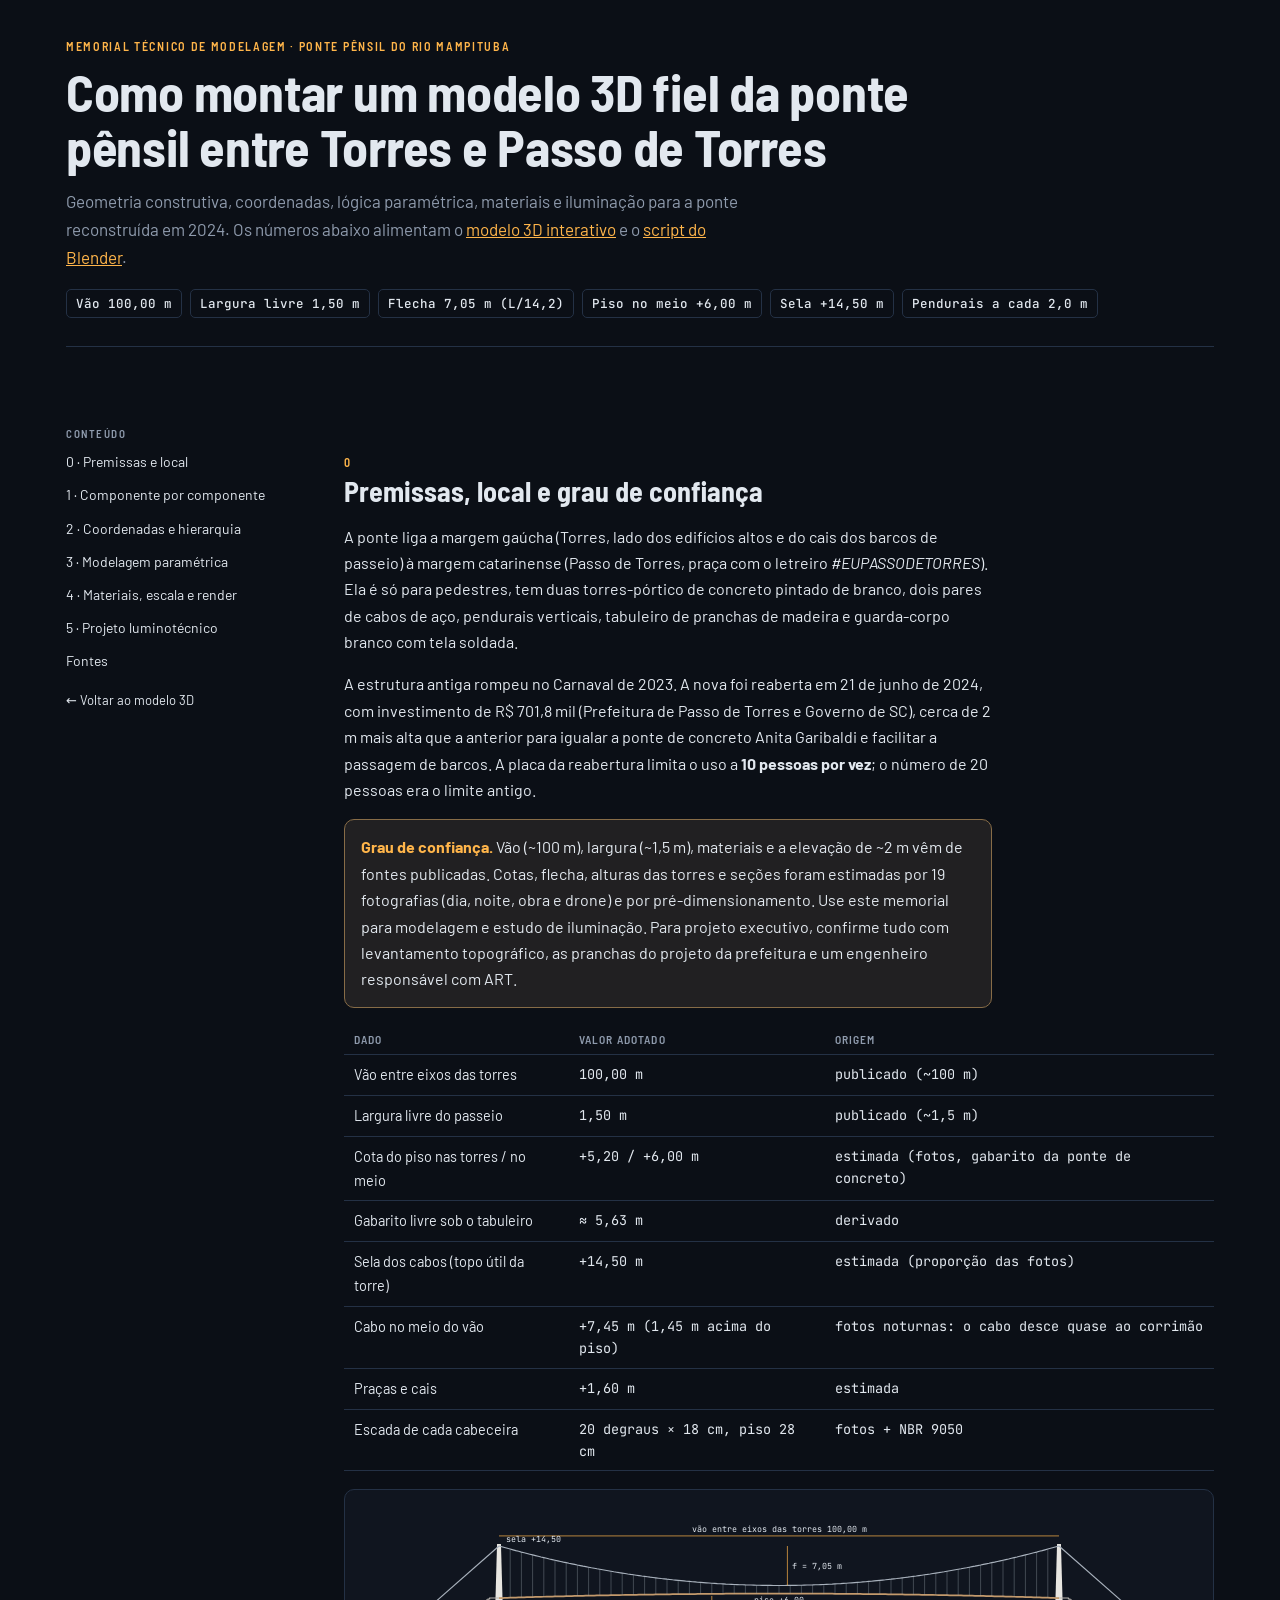
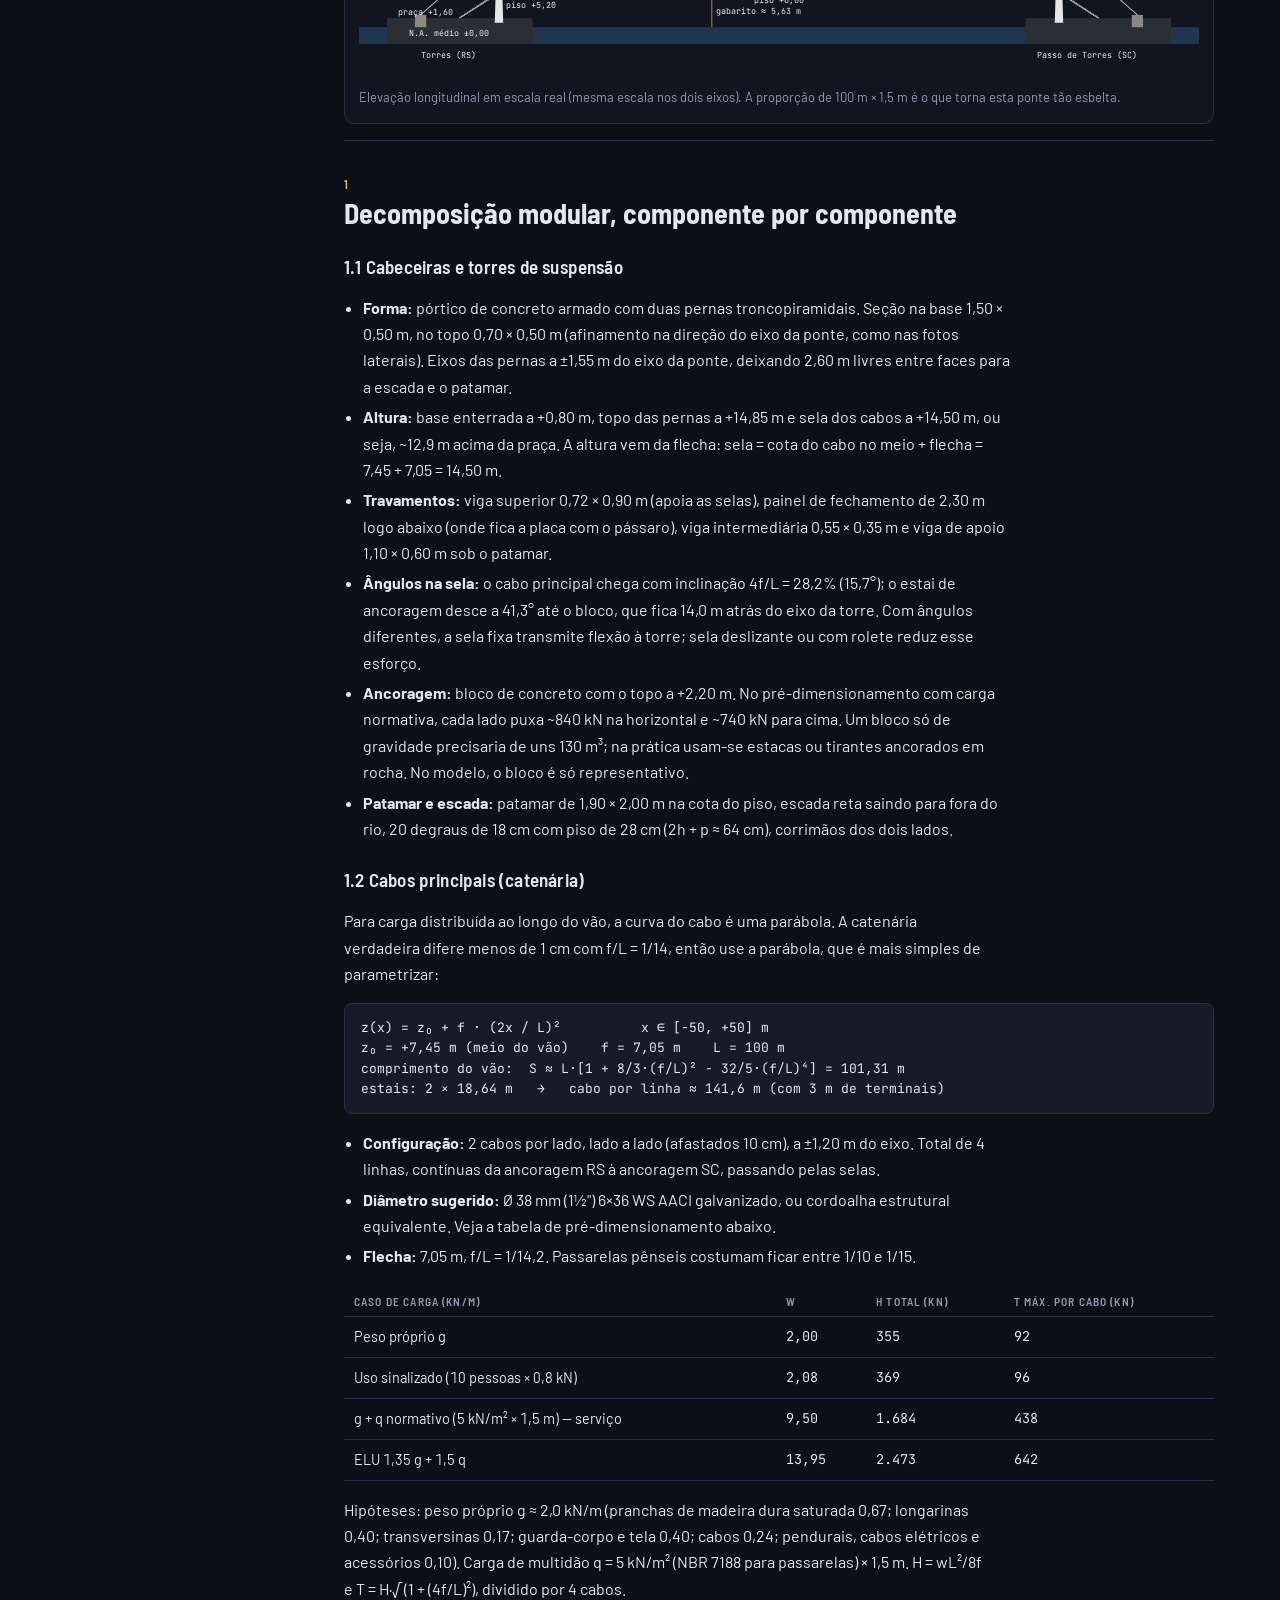
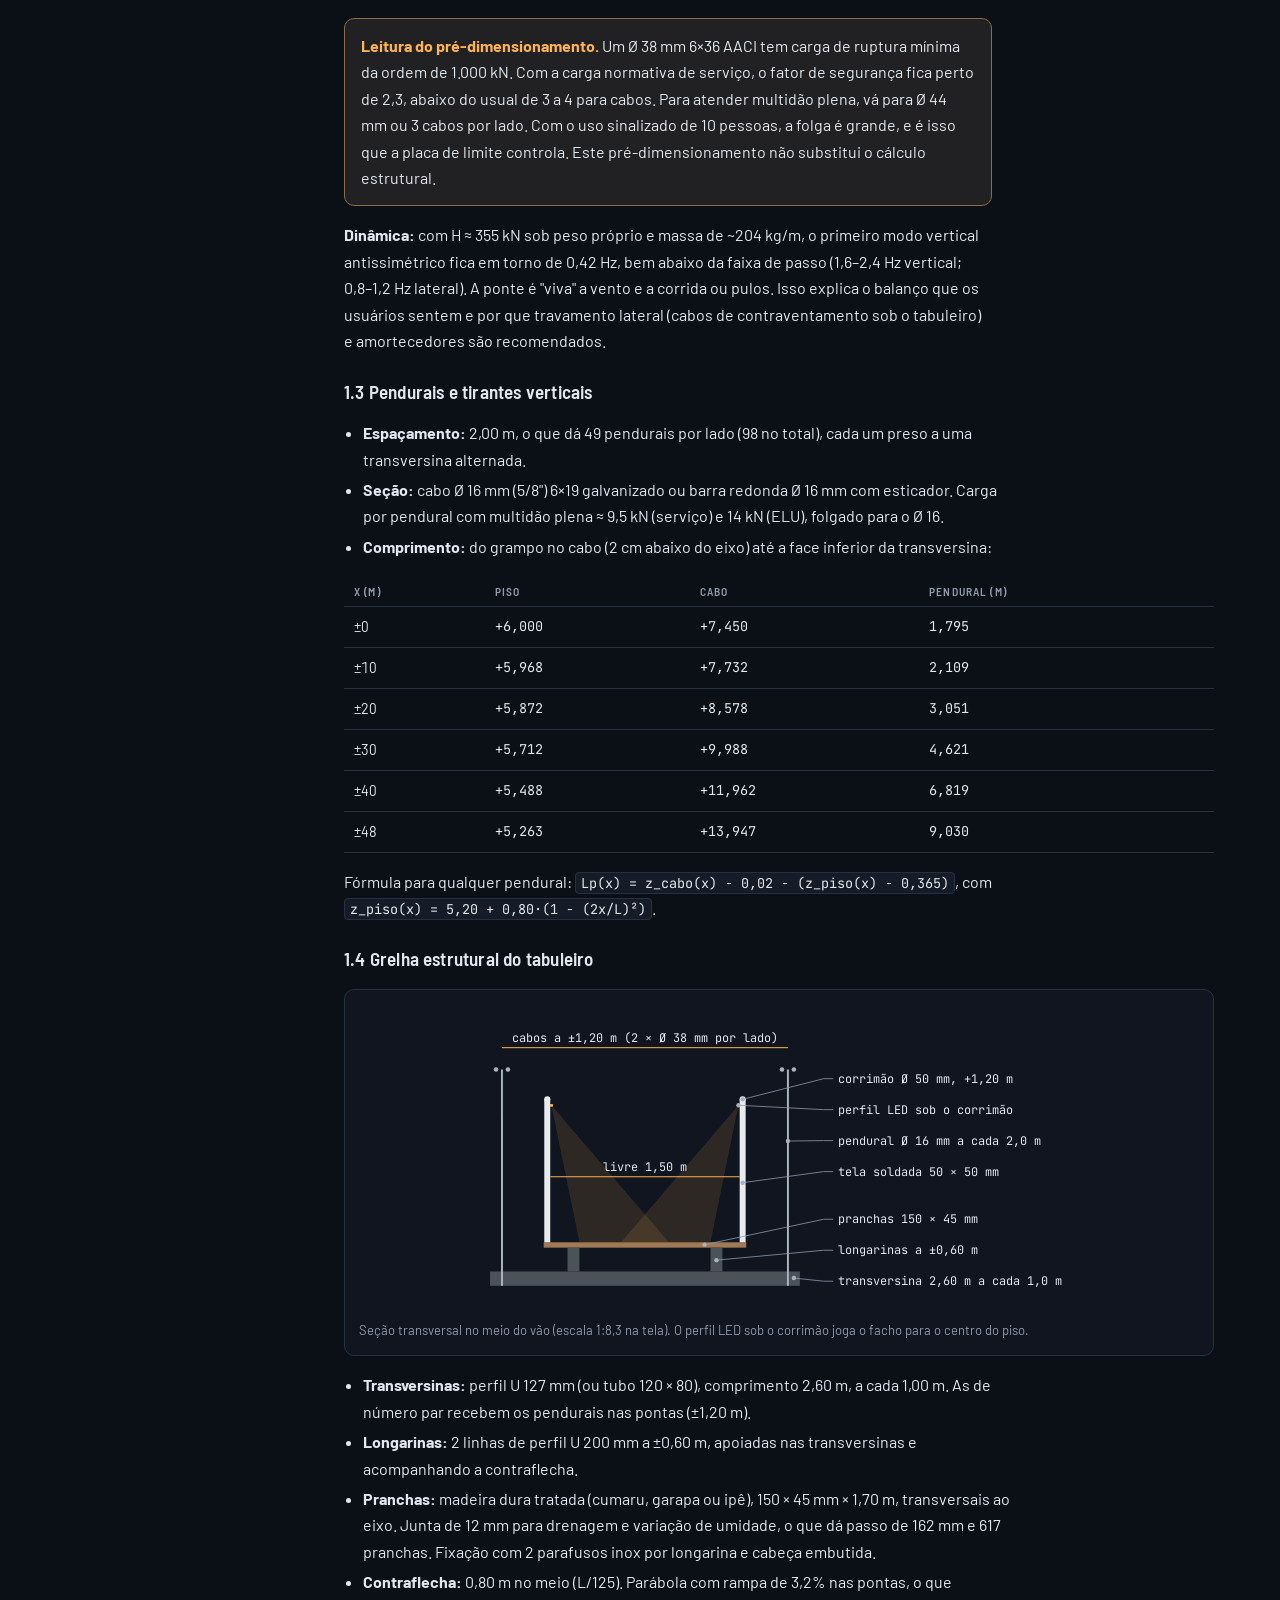
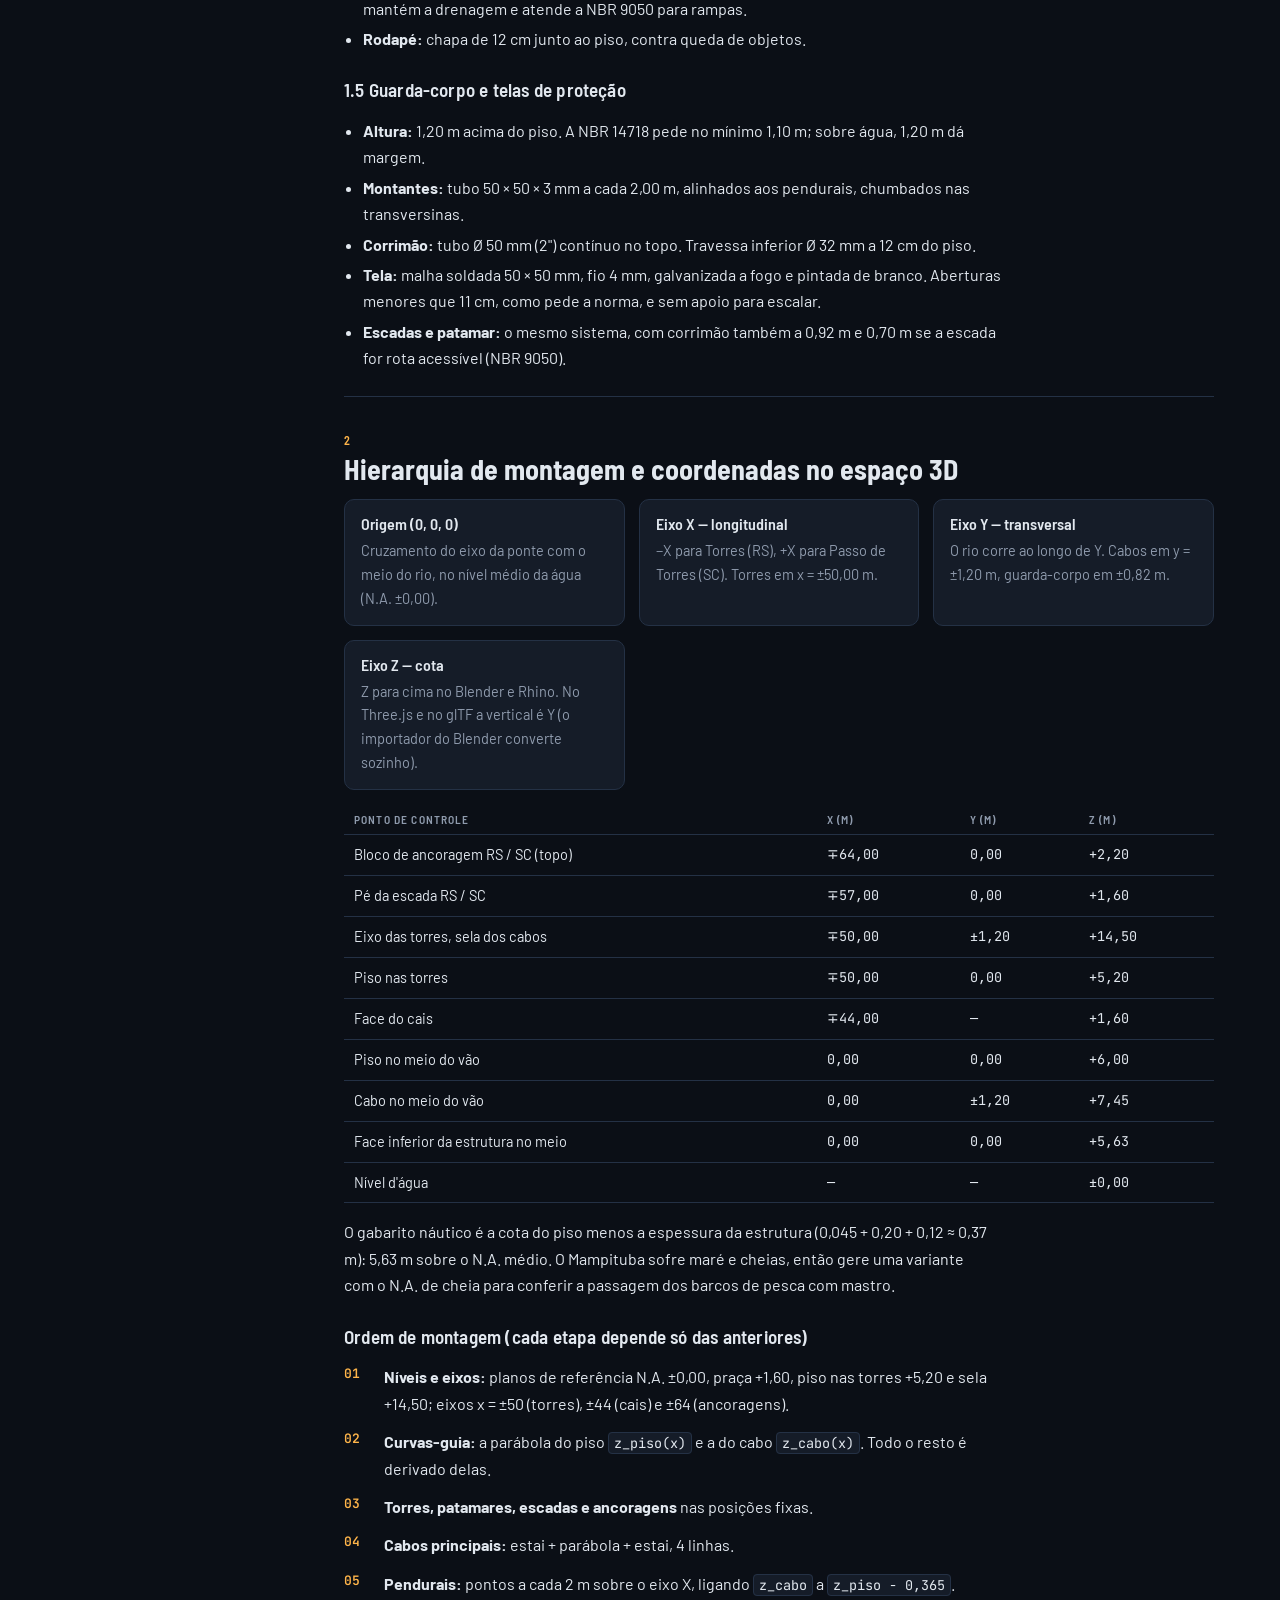
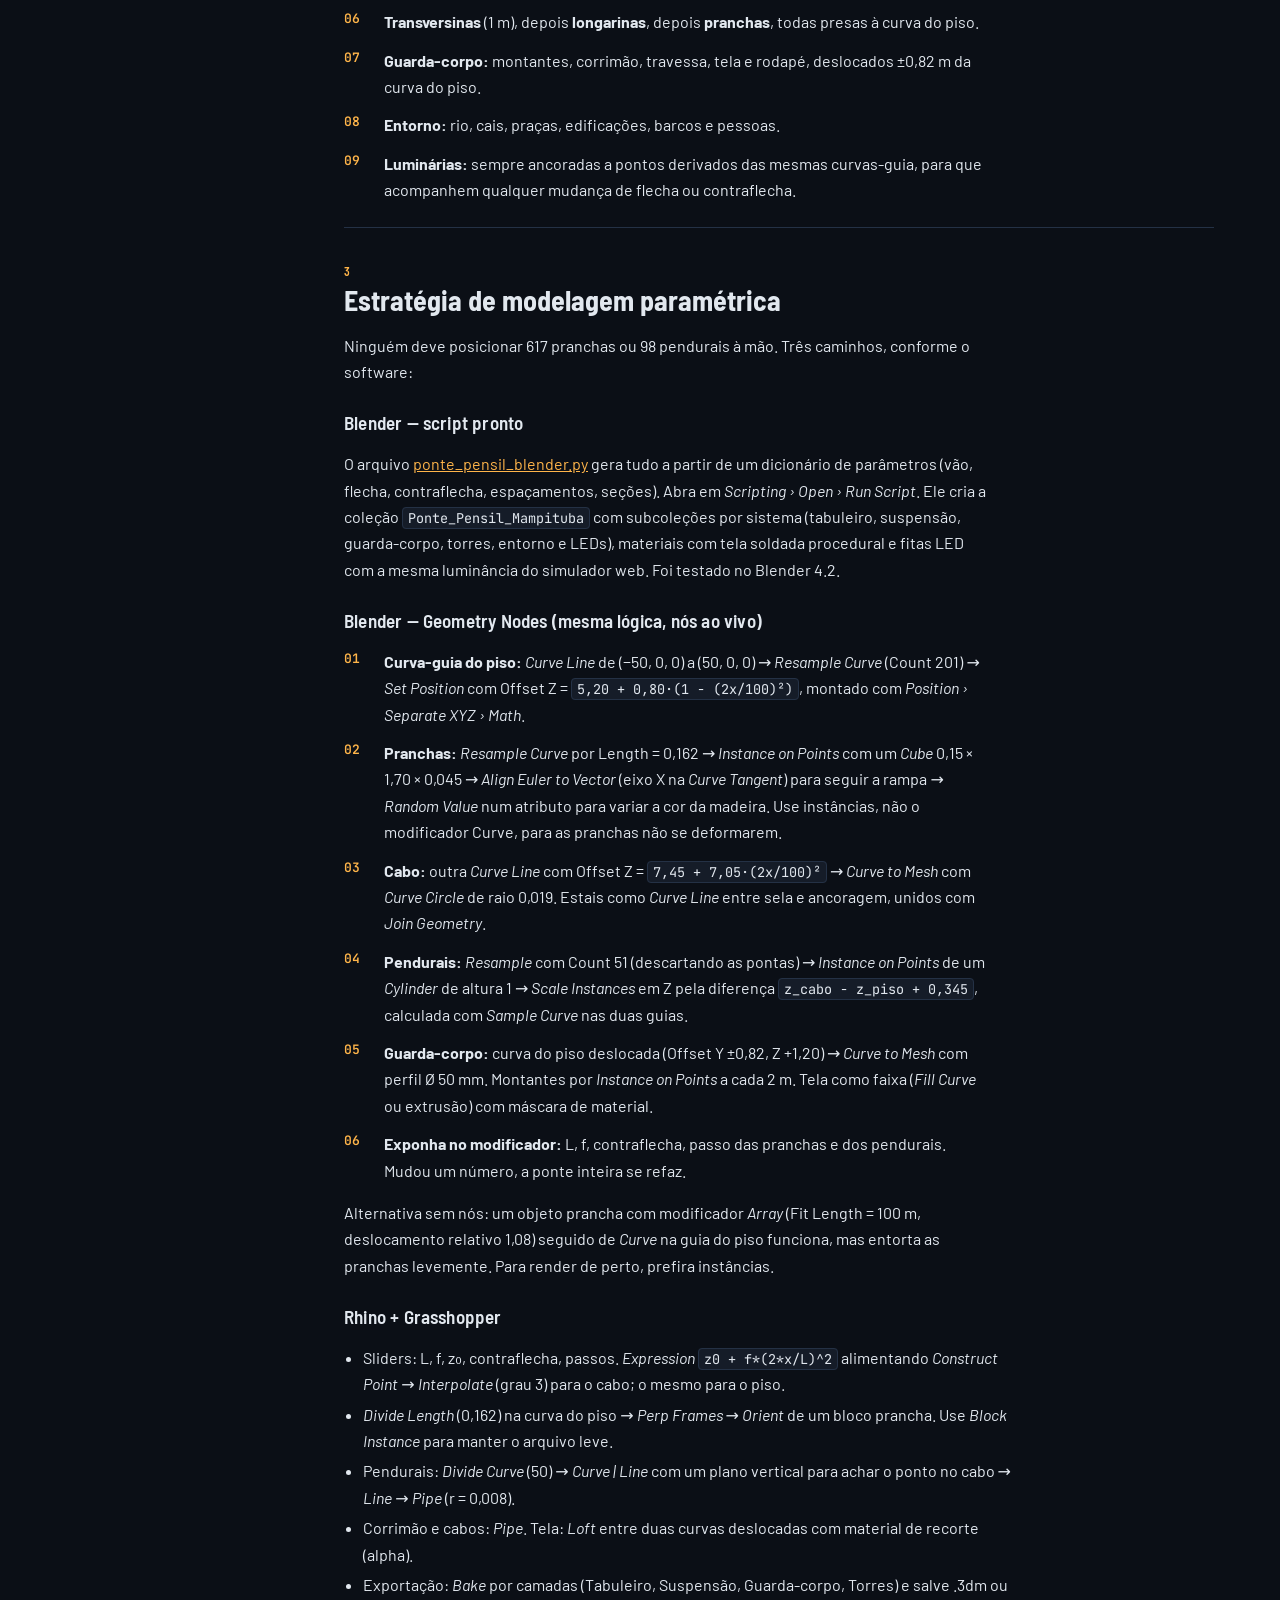
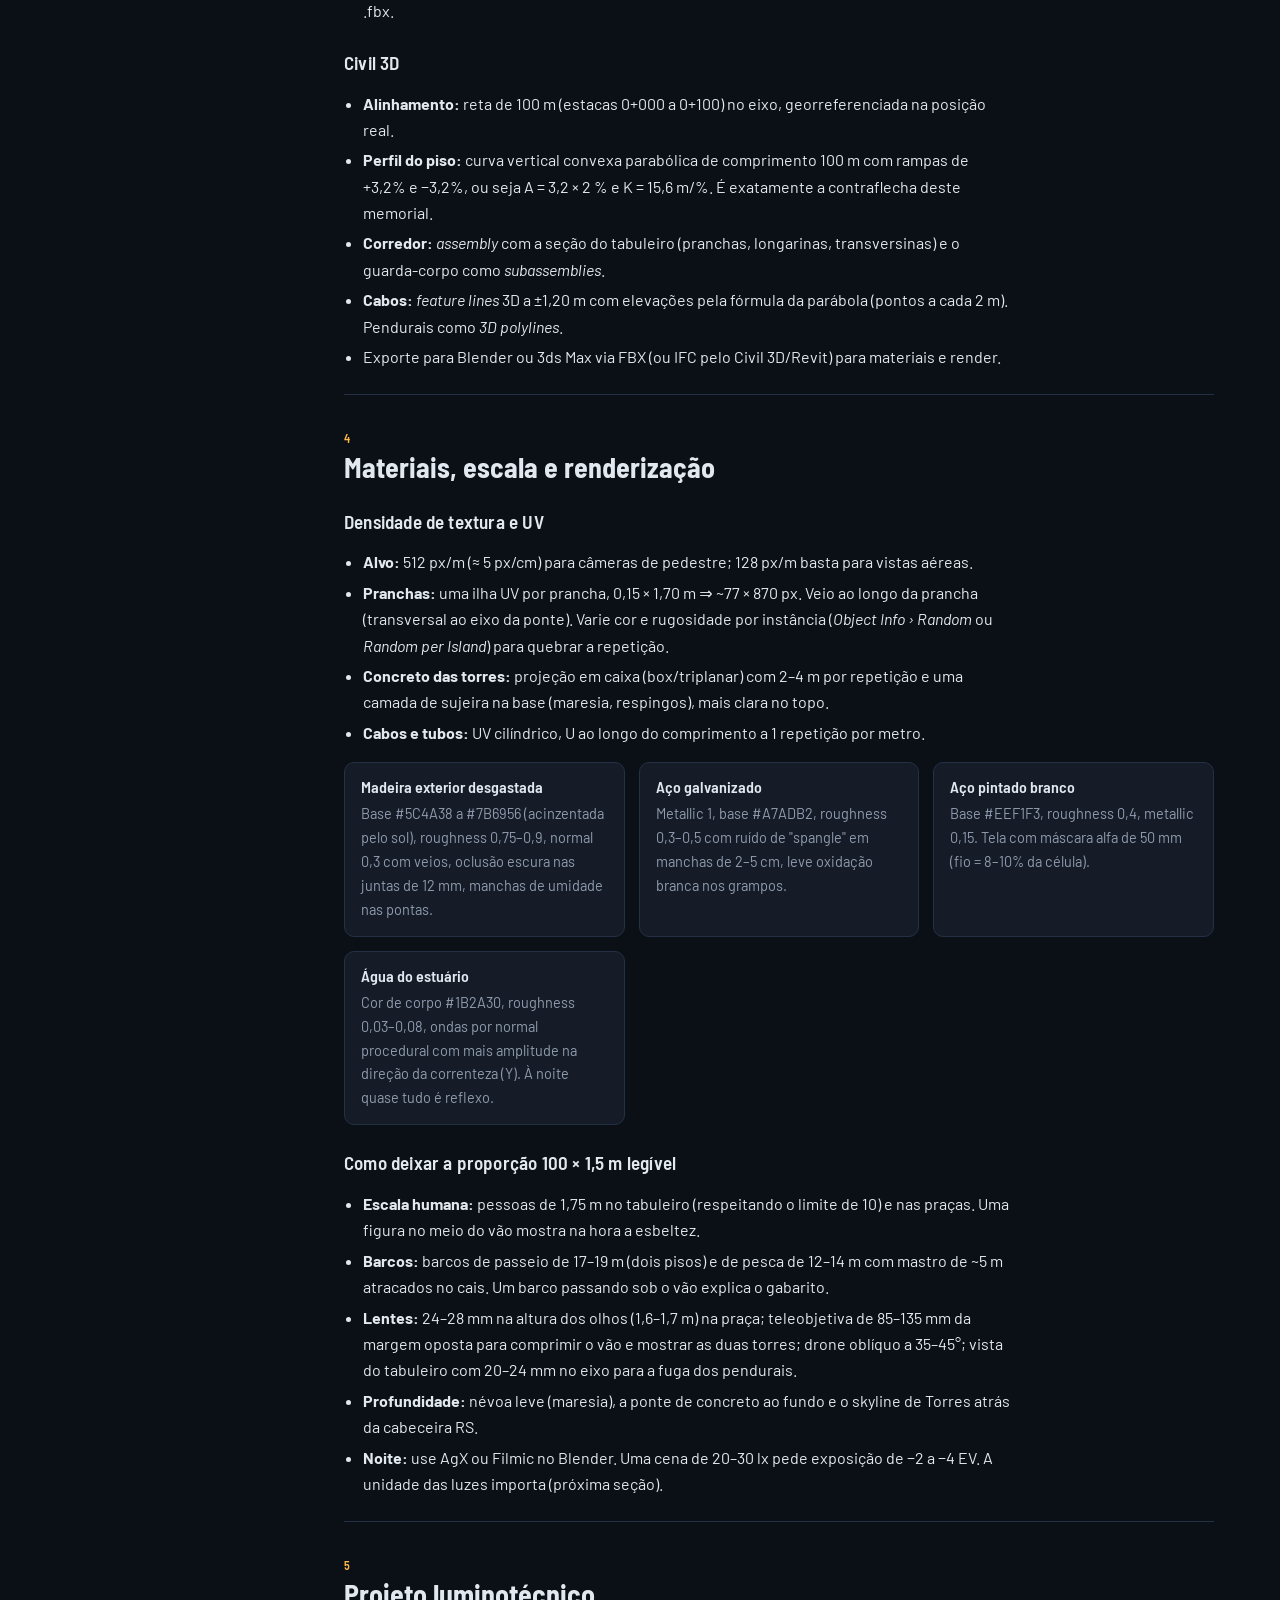
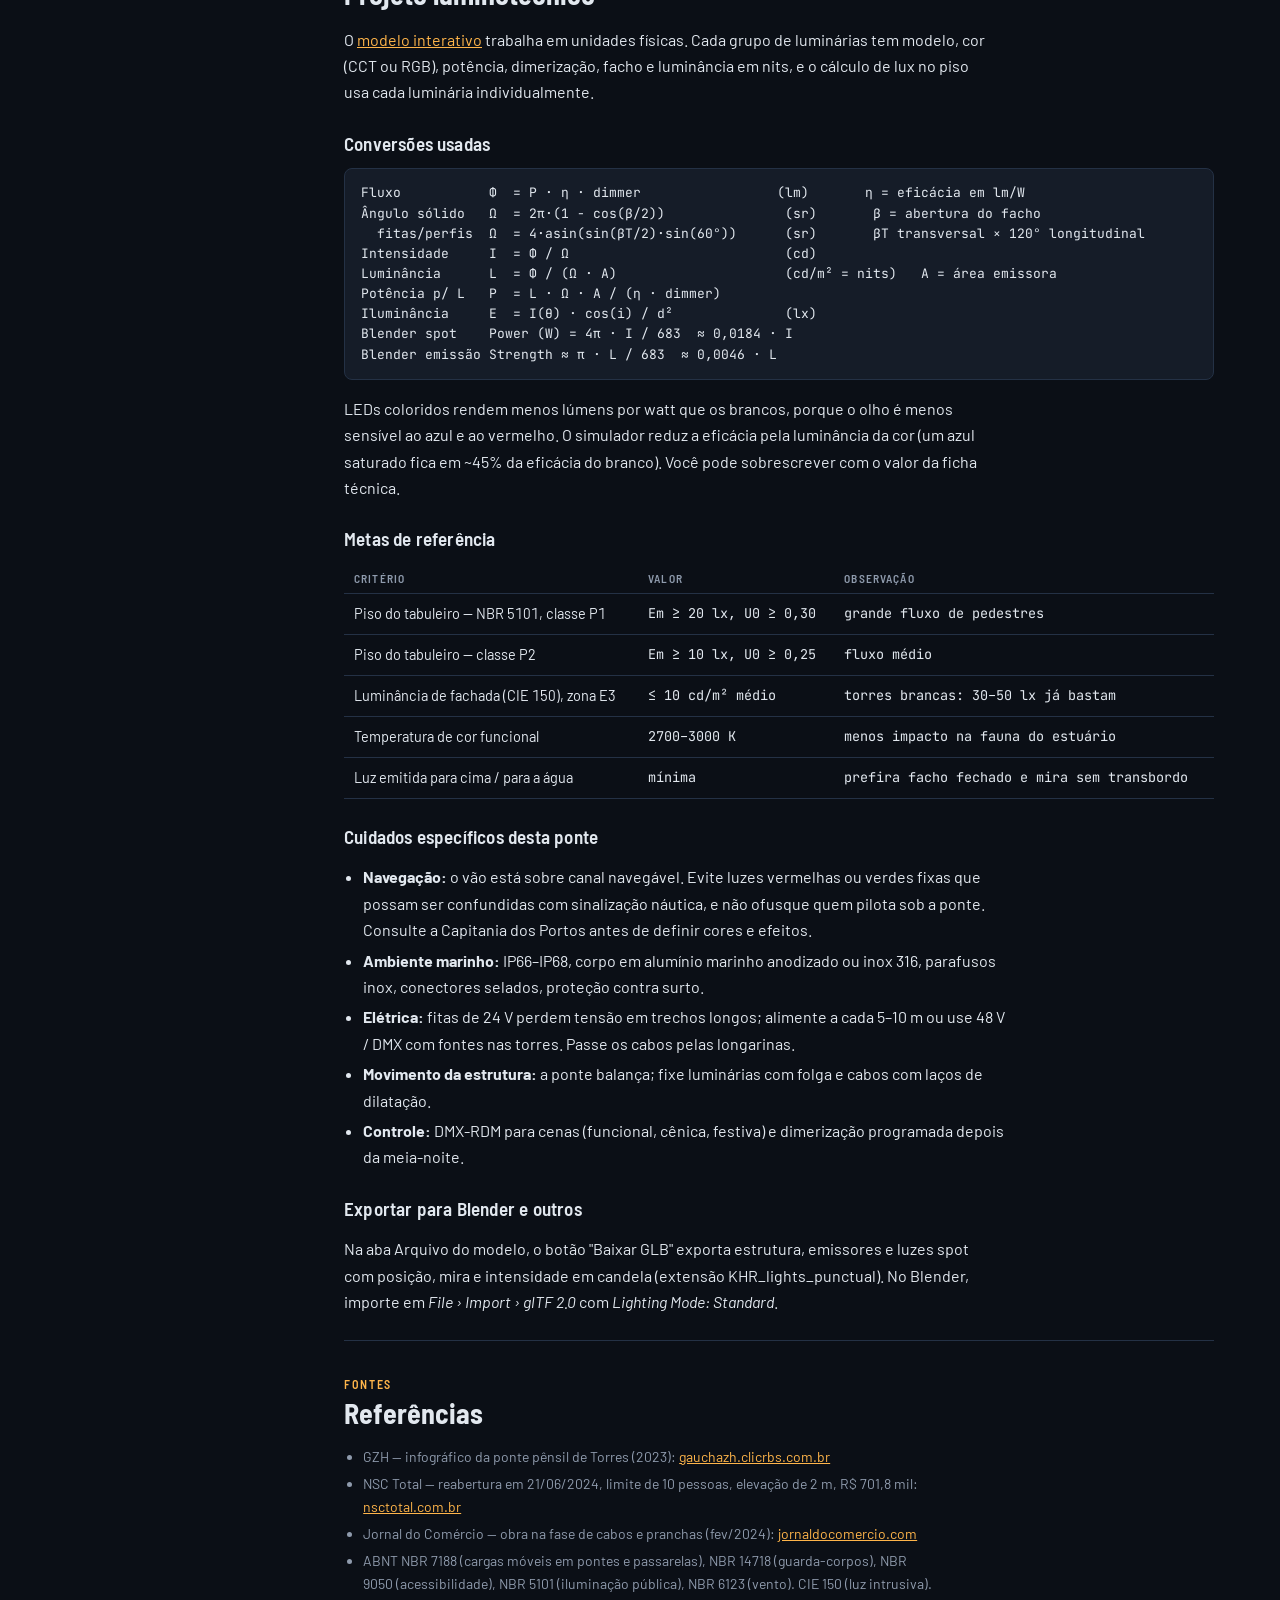
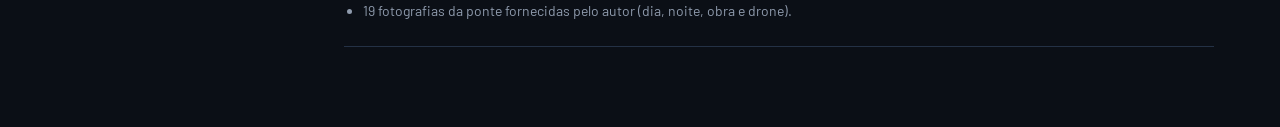
==== guia.html @ b382c637 "Ponte Pênsil Mampituba: modelo 3D paramétrico + simulador luminotécnico LED Substitui o visualizador" ====
<!doctype html>
<html lang="pt-BR">
<head>
<meta charset="utf-8">
<meta name="viewport" content="width=device-width, initial-scale=1, viewport-fit=cover">
<title>Memorial da Ponte Pênsil</title>
<meta name="claude:viewport-fit-sides" content="cover">
<link rel="preconnect" href="https://fonts.googleapis.com">
<link rel="preconnect" href="https://fonts.gstatic.com" crossorigin>
<link rel="stylesheet" href="https://fonts.googleapis.com/css2?family=Barlow+Semi+Condensed:wght@500;600;700&family=Barlow:ital,wght@0,400;0,500;0,600;1,400&family=JetBrains+Mono:wght@400;500&display=swap">
<style>
/* Layout: memorial em coluna de leitura com índice lateral fixo; desenhos técnicos em largura total */
:root {
  --ink: #0b0f16; --paper: #10151f; --card: #151c28; --line: #243145;
  --fg: #e2e8ef; --muted: #8f9bad; --led: #ffb54a; --river: #5aa9ff; --steel: #a9b2bd;
  --f-display: "Barlow Semi Condensed", "Arial Narrow", system-ui, sans-serif;
  --f-body: "Barlow", system-ui, -apple-system, "Segoe UI", sans-serif;
  --f-mono: "JetBrains Mono", ui-monospace, Consolas, monospace;
  color-scheme: dark;
}
* { box-sizing: border-box; }
html { scroll-behavior: smooth; }
body { margin: 0; background: var(--ink); color: var(--fg); font: 16px/1.65 var(--f-body); }
a { color: var(--led); }
.wrap { max-width: 1180px; margin: 0 auto; padding-left: max(16px, env(safe-area-inset-left, 0px)); padding-right: max(16px, env(safe-area-inset-right, 0px)); padding-block: 0 80px; display: grid; grid-template-columns: 230px minmax(0, 1fr); gap: 48px; }
header.hero { grid-column: 1 / -1; padding-block: 40px 28px; border-bottom: 1px solid var(--line); }
.eyebrow { font: 600 12px/1 var(--f-display); letter-spacing: 0.14em; text-transform: uppercase; color: var(--led); }
h1 { font: 700 clamp(30px, 5vw, 52px)/1.05 var(--f-display); margin: 12px 0 14px; text-wrap: balance; letter-spacing: -0.005em; }
.lede { color: var(--muted); max-width: 70ch; margin: 0; font-size: 17px; }
.meta { display: flex; flex-wrap: wrap; gap: 8px; margin-top: 18px; }
.meta span { font: 500 12.5px var(--f-mono); padding: 5px 9px; border: 1px solid var(--line); border-radius: 5px; color: var(--fg); }
nav.toc { position: sticky; top: 18px; align-self: start; padding-top: 32px; font-size: 14px; }
nav.toc b { display: block; font: 600 11px var(--f-display); letter-spacing: 0.14em; text-transform: uppercase; color: var(--muted); margin-bottom: 10px; }
nav.toc ol { list-style: none; padding: 0; margin: 0; display: grid; gap: 6px; counter-reset: t; }
nav.toc a { color: var(--fg); text-decoration: none; }
nav.toc a:hover { color: var(--led); }
nav.toc .back { display: inline-block; margin-top: 18px; font-size: 13px; }
main { min-width: 0; padding-top: 24px; }
section { padding-block: 18px 8px; border-bottom: 1px solid var(--line); }
h2 { font: 700 28px/1.15 var(--f-display); margin: 18px 0 8px; text-wrap: balance; }
h2 small { display: block; font: 600 12px var(--f-display); letter-spacing: 0.14em; text-transform: uppercase; color: var(--led); margin-bottom: 6px; }
h3 { font: 600 19px/1.25 var(--f-display); margin: 26px 0 6px; color: var(--fg); letter-spacing: 0.01em; }
p, li { max-width: 72ch; }
ul, ol { padding-left: 1.2em; }
li + li { margin-top: 4px; }
code, .mono { font: 13.5px var(--f-mono); background: var(--card); border: 1px solid var(--line); padding: 1px 5px; border-radius: 4px; }
pre { font: 13px/1.55 var(--f-mono); background: var(--card); border: 1px solid var(--line); border-radius: 8px; padding: 14px 16px; overflow-x: auto; }
.fig { margin: 18px 0 8px; background: var(--paper); border: 1px solid var(--line); border-radius: 10px; padding: 14px; overflow-x: auto; }
.fig svg { display: block; width: 100%; min-width: 760px; height: auto; }
.fig figcaption { color: var(--muted); font-size: 13px; margin-top: 8px; }
.fig .w { fill: color-mix(in srgb, var(--river) 22%, var(--paper)); }
.fig .gr { fill: #2a2f36; }
.fig .tw { fill: #e8e6e1; }
.fig .st { fill: none; stroke: #b9b6b0; stroke-width: 1.5; }
.fig .an { fill: #8d8a84; }
.fig .cb { fill: none; stroke: var(--steel); stroke-width: 1.6; }
.fig .dk { fill: none; stroke: #c49a6c; stroke-width: 2.5; }
.fig .hg { stroke: var(--steel); stroke-width: 0.6; opacity: 0.8; }
.fig .dm { stroke: var(--led); stroke-width: 1; }
.fig .tx { fill: var(--fg); font: 12px var(--f-mono); }
.fig .wd { fill: #a07a55; } .fig .sd { fill: #4b525a; } .fig .hg2 { stroke: var(--steel); stroke-width: 2; }
.fig .cc { fill: var(--steel); } .fig .ps { fill: #e9ecef; } .fig .hr { fill: #e9ecef; }
.fig .led { fill: var(--led); } .fig .ld { fill: none; stroke: var(--muted); stroke-width: 0.8; } .fig .beam { fill: var(--led); opacity: 0.12; }
.tbl { overflow-x: auto; margin: 12px 0; }
table { border-collapse: collapse; width: 100%; font-size: 14.5px; font-variant-numeric: tabular-nums; }
th, td { text-align: left; padding: 8px 10px; border-bottom: 1px solid var(--line); vertical-align: top; }
th { font: 600 11.5px var(--f-display); letter-spacing: 0.1em; text-transform: uppercase; color: var(--muted); }
td:not(:first-child) { font-family: var(--f-mono); font-size: 13.5px; }
.callout { border: 1px solid color-mix(in srgb, var(--led) 45%, var(--line)); background: color-mix(in srgb, var(--led) 7%, var(--paper)); border-radius: 10px; padding: 14px 16px; margin: 16px 0; max-width: 72ch; }
.callout b { color: var(--led); }
.steps { counter-reset: s; list-style: none; padding: 0; }
.steps > li { counter-increment: s; position: relative; padding-left: 40px; margin-top: 12px; }
.steps > li::before { content: counter(s, decimal-leading-zero); position: absolute; left: 0; top: 1px; font: 600 13px var(--f-mono); color: var(--led); }
.grid2 { display: grid; grid-template-columns: repeat(auto-fit, minmax(260px, 1fr)); gap: 14px; margin: 14px 0; }
.card { background: var(--card); border: 1px solid var(--line); border-radius: 10px; padding: 14px 16px; }
.card h4 { margin: 0 0 6px; font: 600 16px var(--f-display); }
.card p { margin: 0; font-size: 14.5px; color: var(--muted); }
.src li { font-size: 14px; color: var(--muted); }
@media (max-width: 860px) { .wrap { grid-template-columns: 1fr; gap: 0; } nav.toc { position: static; padding-top: 18px; } }
</style>
</head>
<body>
<div class="wrap">
<header class="hero">
  <div class="eyebrow">Memorial técnico de modelagem · Ponte Pênsil do Rio Mampituba</div>
  <h1>Como montar um modelo 3D fiel da ponte pênsil entre Torres e Passo de Torres</h1>
  <p class="lede">Geometria construtiva, coordenadas, lógica paramétrica, materiais e iluminação para a ponte reconstruída em 2024. Os números abaixo alimentam o <a href="index.html">modelo 3D interativo</a> e o <a href="blender/ponte_pensil_blender.py" download>script do Blender</a>.</p>
  <div class="meta"><span>Vão 100,00 m</span><span>Largura livre 1,50 m</span><span>Flecha 7,05 m (L/14,2)</span><span>Piso no meio +6,00 m</span><span>Sela +14,50 m</span><span>Pendurais a cada 2,0 m</span></div>
</header>

<nav class="toc" aria-label="Índice">
  <b>Conteúdo</b>
  <ol>
    <li><a href="#premissas">0 · Premissas e local</a></li>
    <li><a href="#componentes">1 · Componente por componente</a></li>
    <li><a href="#coordenadas">2 · Coordenadas e hierarquia</a></li>
    <li><a href="#parametrico">3 · Modelagem paramétrica</a></li>
    <li><a href="#materiais">4 · Materiais, escala e render</a></li>
    <li><a href="#iluminacao">5 · Projeto luminotécnico</a></li>
    <li><a href="#fontes">Fontes</a></li>
  </ol>
  <a class="back" href="index.html">← Voltar ao modelo 3D</a>
</nav>

<main>
<section id="premissas">
  <h2><small>0</small>Premissas, local e grau de confiança</h2>
  <p>A ponte liga a margem gaúcha (Torres, lado dos edifícios altos e do cais dos barcos de passeio) à margem catarinense (Passo de Torres, praça com o letreiro <i>#EUPASSODETORRES</i>). Ela é só para pedestres, tem duas torres-pórtico de concreto pintado de branco, dois pares de cabos de aço, pendurais verticais, tabuleiro de pranchas de madeira e guarda-corpo branco com tela soldada.</p>
  <p>A estrutura antiga rompeu no Carnaval de 2023. A nova foi reaberta em 21 de junho de 2024, com investimento de R$ 701,8 mil (Prefeitura de Passo de Torres e Governo de SC), cerca de 2 m mais alta que a anterior para igualar a ponte de concreto Anita Garibaldi e facilitar a passagem de barcos. A placa da reabertura limita o uso a <b>10 pessoas por vez</b>; o número de 20 pessoas era o limite antigo.</p>
  <div class="callout"><b>Grau de confiança.</b> Vão (~100 m), largura (~1,5 m), materiais e a elevação de ~2 m vêm de fontes publicadas. Cotas, flecha, alturas das torres e seções foram estimadas por 19 fotografias (dia, noite, obra e drone) e por pré-dimensionamento. Use este memorial para modelagem e estudo de iluminação. Para projeto executivo, confirme tudo com levantamento topográfico, as pranchas do projeto da prefeitura e um engenheiro responsável com ART.</div>
  <div class="tbl"><table>
    <tr><th>Dado</th><th>Valor adotado</th><th>Origem</th></tr>
    <tr><td>Vão entre eixos das torres</td><td>100,00 m</td><td>publicado (~100 m)</td></tr>
    <tr><td>Largura livre do passeio</td><td>1,50 m</td><td>publicado (~1,5 m)</td></tr>
    <tr><td>Cota do piso nas torres / no meio</td><td>+5,20 / +6,00 m</td><td>estimada (fotos, gabarito da ponte de concreto)</td></tr>
    <tr><td>Gabarito livre sob o tabuleiro</td><td>≈ 5,63 m</td><td>derivado</td></tr>
    <tr><td>Sela dos cabos (topo útil da torre)</td><td>+14,50 m</td><td>estimada (proporção das fotos)</td></tr>
    <tr><td>Cabo no meio do vão</td><td>+7,45 m (1,45 m acima do piso)</td><td>fotos noturnas: o cabo desce quase ao corrimão</td></tr>
    <tr><td>Praças e cais</td><td>+1,60 m</td><td>estimada</td></tr>
    <tr><td>Escada de cada cabeceira</td><td>20 degraus × 18 cm, piso 28 cm</td><td>fotos + NBR 9050</td></tr>
  </table></div>
  <figure class="fig"><svg viewBox="0 0 1200 250" role="img" aria-label="Elevação longitudinal em escala real"><rect x="0" y="176" width="1200" height="24" class="w"/><rect x="40" y="163.2" width="208.0" height="36.80000000000001" class="gr"/><polygon class="tw" points="194.0,169.6 206.0,169.6 202.8,57.2 197.2,57.2"/><polyline class="st" points="204.8,134.4 188.8,134.4 186.6,134.4 186.6,135.8 184.3,135.8 184.3,137.3 182.1,137.3 182.1,138.7 179.8,138.7 179.8,140.2 177.6,140.2 177.6,141.6 175.4,141.6 175.4,143.0 173.1,143.0 173.1,144.5 170.9,144.5 170.9,145.9 168.6,145.9 168.6,147.4 166.4,147.4 166.4,148.8 164.2,148.8 164.2,150.2 161.9,150.2 161.9,151.7 159.7,151.7 159.7,153.1 157.4,153.1 157.4,154.6 155.2,154.6 155.2,156.0 153.0,156.0 153.0,157.4 150.7,157.4 150.7,158.9 148.5,158.9 148.5,160.3 146.2,160.3 146.2,161.8 144.0,161.8 144.0,163.2"/><rect class="an" x="80.0" y="158.4" width="16" height="17.6"/><line class="cb" x1="200.0" y1="60.0" x2="88.0" y2="158.4"/><rect x="952.0" y="163.2" width="208.0" height="36.80000000000001" class="gr"/><polygon class="tw" points="994.0,169.6 1006.0,169.6 1002.8,57.2 997.2,57.2"/><polyline class="st" points="995.2,134.4 1011.2,134.4 1013.4,134.4 1013.4,135.8 1015.7,135.8 1015.7,137.3 1017.9,137.3 1017.9,138.7 1020.2,138.7 1020.2,140.2 1022.4,140.2 1022.4,141.6 1024.6,141.6 1024.6,143.0 1026.9,143.0 1026.9,144.5 1029.1,144.5 1029.1,145.9 1031.4,145.9 1031.4,147.4 1033.6,147.4 1033.6,148.8 1035.8,148.8 1035.8,150.2 1038.1,150.2 1038.1,151.7 1040.3,151.7 1040.3,153.1 1042.6,153.1 1042.6,154.6 1044.8,154.6 1044.8,156.0 1047.0,156.0 1047.0,157.4 1049.3,157.4 1049.3,158.9 1051.5,158.9 1051.5,160.3 1053.8,160.3 1053.8,161.8 1056.0,161.8 1056.0,163.2"/><rect class="an" x="1104.0" y="158.4" width="16" height="17.6"/><line class="cb" x1="1000.0" y1="60.0" x2="1112.0" y2="158.4"/><polyline class="cb" points="200.0,60.0 204.0,61.1 208.0,62.2 212.0,63.3 216.0,64.4 220.0,65.5 224.0,66.6 228.0,67.6 232.0,68.7 236.0,69.7 240.0,70.7 244.0,71.7 248.0,72.7 252.0,73.7 256.0,74.7 260.0,75.7 264.0,76.6 268.0,77.5 272.0,78.5 276.0,79.4 280.0,80.3 284.0,81.2 288.0,82.1 292.0,83.0 296.0,83.8 300.0,84.7 304.0,85.5 308.0,86.3 312.0,87.2 316.0,88.0 320.0,88.8 324.0,89.5 328.0,90.3 332.0,91.1 336.0,91.8 340.0,92.6 344.0,93.3 348.0,94.0 352.0,94.7 356.0,95.4 360.0,96.1 364.0,96.8 368.0,97.4 372.0,98.1 376.0,98.7 380.0,99.3 384.0,100.0 388.0,100.6 392.0,101.1 396.0,101.7 400.0,102.3 404.0,102.9 408.0,103.4 412.0,103.9 416.0,104.5 420.0,105.0 424.0,105.5 428.0,106.0 432.0,106.5 436.0,106.9 440.0,107.4 444.0,107.8 448.0,108.3 452.0,108.7 456.0,109.1 460.0,109.5 464.0,109.9 468.0,110.3 472.0,110.6 476.0,111.0 480.0,111.3 484.0,111.7 488.0,112.0 492.0,112.3 496.0,112.6 500.0,112.9 504.0,113.2 508.0,113.4 512.0,113.7 516.0,113.9 520.0,114.1 524.0,114.4 528.0,114.6 532.0,114.8 536.0,115.0 540.0,115.1 544.0,115.3 548.0,115.4 552.0,115.6 556.0,115.7 560.0,115.8 564.0,115.9 568.0,116.0 572.0,116.1 576.0,116.2 580.0,116.3 584.0,116.3 588.0,116.3 592.0,116.4 596.0,116.4 600.0,116.4 604.0,116.4 608.0,116.4 612.0,116.3 616.0,116.3 620.0,116.3 624.0,116.2 628.0,116.1 632.0,116.0 636.0,115.9 640.0,115.8 644.0,115.7 648.0,115.6 652.0,115.4 656.0,115.3 660.0,115.1 664.0,115.0 668.0,114.8 672.0,114.6 676.0,114.4 680.0,114.1 684.0,113.9 688.0,113.7 692.0,113.4 696.0,113.2 700.0,112.9 704.0,112.6 708.0,112.3 712.0,112.0 716.0,111.7 720.0,111.3 724.0,111.0 728.0,110.6 732.0,110.3 736.0,109.9 740.0,109.5 744.0,109.1 748.0,108.7 752.0,108.3 756.0,107.8 760.0,107.4 764.0,106.9 768.0,106.5 772.0,106.0 776.0,105.5 780.0,105.0 784.0,104.5 788.0,103.9 792.0,103.4 796.0,102.9 800.0,102.3 804.0,101.7 808.0,101.1 812.0,100.6 816.0,100.0 820.0,99.3 824.0,98.7 828.0,98.1 832.0,97.4 836.0,96.8 840.0,96.1 844.0,95.4 848.0,94.7 852.0,94.0 856.0,93.3 860.0,92.6 864.0,91.8 868.0,91.1 872.0,90.3 876.0,89.5 880.0,88.8 884.0,88.0 888.0,87.2 892.0,86.3 896.0,85.5 900.0,84.7 904.0,83.8 908.0,83.0 912.0,82.1 916.0,81.2 920.0,80.3 924.0,79.4 928.0,78.5 932.0,77.5 936.0,76.6 940.0,75.7 944.0,74.7 948.0,73.7 952.0,72.7 956.0,71.7 960.0,70.7 964.0,69.7 968.0,68.7 972.0,67.6 976.0,66.6 980.0,65.5 984.0,64.4 988.0,63.3 992.0,62.2 996.0,61.1 1000.0,60.0"/><polyline class="dk" points="200.0,134.4 204.0,134.3 208.0,134.1 212.0,134.0 216.0,133.9 220.0,133.8 224.0,133.7 228.0,133.5 232.0,133.4 236.0,133.3 240.0,133.2 244.0,133.1 248.0,133.0 252.0,132.8 256.0,132.7 260.0,132.6 264.0,132.5 268.0,132.4 272.0,132.3 276.0,132.2 280.0,132.1 284.0,132.0 288.0,131.9 292.0,131.8 296.0,131.7 300.0,131.6 304.0,131.5 308.0,131.4 312.0,131.3 316.0,131.2 320.0,131.1 324.0,131.0 328.0,131.0 332.0,130.9 336.0,130.8 340.0,130.7 344.0,130.6 348.0,130.5 352.0,130.5 356.0,130.4 360.0,130.3 364.0,130.2 368.0,130.2 372.0,130.1 376.0,130.0 380.0,129.9 384.0,129.9 388.0,129.8 392.0,129.7 396.0,129.7 400.0,129.6 404.0,129.5 408.0,129.5 412.0,129.4 416.0,129.4 420.0,129.3 424.0,129.2 428.0,129.2 432.0,129.1 436.0,129.1 440.0,129.0 444.0,129.0 448.0,128.9 452.0,128.9 456.0,128.8 460.0,128.8 464.0,128.7 468.0,128.7 472.0,128.7 476.0,128.6 480.0,128.6 484.0,128.5 488.0,128.5 492.0,128.5 496.0,128.4 500.0,128.4 504.0,128.4 508.0,128.3 512.0,128.3 516.0,128.3 520.0,128.3 524.0,128.2 528.0,128.2 532.0,128.2 536.0,128.2 540.0,128.1 544.0,128.1 548.0,128.1 552.0,128.1 556.0,128.1 560.0,128.1 564.0,128.1 568.0,128.0 572.0,128.0 576.0,128.0 580.0,128.0 584.0,128.0 588.0,128.0 592.0,128.0 596.0,128.0 600.0,128.0 604.0,128.0 608.0,128.0 612.0,128.0 616.0,128.0 620.0,128.0 624.0,128.0 628.0,128.0 632.0,128.0 636.0,128.1 640.0,128.1 644.0,128.1 648.0,128.1 652.0,128.1 656.0,128.1 660.0,128.1 664.0,128.2 668.0,128.2 672.0,128.2 676.0,128.2 680.0,128.3 684.0,128.3 688.0,128.3 692.0,128.3 696.0,128.4 700.0,128.4 704.0,128.4 708.0,128.5 712.0,128.5 716.0,128.5 720.0,128.6 724.0,128.6 728.0,128.7 732.0,128.7 736.0,128.7 740.0,128.8 744.0,128.8 748.0,128.9 752.0,128.9 756.0,129.0 760.0,129.0 764.0,129.1 768.0,129.1 772.0,129.2 776.0,129.2 780.0,129.3 784.0,129.4 788.0,129.4 792.0,129.5 796.0,129.5 800.0,129.6 804.0,129.7 808.0,129.7 812.0,129.8 816.0,129.9 820.0,129.9 824.0,130.0 828.0,130.1 832.0,130.2 836.0,130.2 840.0,130.3 844.0,130.4 848.0,130.5 852.0,130.5 856.0,130.6 860.0,130.7 864.0,130.8 868.0,130.9 872.0,131.0 876.0,131.0 880.0,131.1 884.0,131.2 888.0,131.3 892.0,131.4 896.0,131.5 900.0,131.6 904.0,131.7 908.0,131.8 912.0,131.9 916.0,132.0 920.0,132.1 924.0,132.2 928.0,132.3 932.0,132.4 936.0,132.5 940.0,132.6 944.0,132.7 948.0,132.8 952.0,133.0 956.0,133.1 960.0,133.2 964.0,133.3 968.0,133.4 972.0,133.5 976.0,133.7 980.0,133.8 984.0,133.9 988.0,134.0 992.0,134.1 996.0,134.3 1000.0,134.4"/><line class="hg" x1="216.0" y1="64.4" x2="216.0" y2="133.9"/><line class="hg" x1="232.0" y1="68.7" x2="232.0" y2="133.4"/><line class="hg" x1="248.0" y1="72.7" x2="248.0" y2="133.0"/><line class="hg" x1="264.0" y1="76.6" x2="264.0" y2="132.5"/><line class="hg" x1="280.0" y1="80.3" x2="280.0" y2="132.1"/><line class="hg" x1="296.0" y1="83.8" x2="296.0" y2="131.7"/><line class="hg" x1="312.0" y1="87.2" x2="312.0" y2="131.3"/><line class="hg" x1="328.0" y1="90.3" x2="328.0" y2="131.0"/><line class="hg" x1="344.0" y1="93.3" x2="344.0" y2="130.6"/><line class="hg" x1="360.0" y1="96.1" x2="360.0" y2="130.3"/><line class="hg" x1="376.0" y1="98.7" x2="376.0" y2="130.0"/><line class="hg" x1="392.0" y1="101.1" x2="392.0" y2="129.7"/><line class="hg" x1="408.0" y1="103.4" x2="408.0" y2="129.5"/><line class="hg" x1="424.0" y1="105.5" x2="424.0" y2="129.2"/><line class="hg" x1="440.0" y1="107.4" x2="440.0" y2="129.0"/><line class="hg" x1="456.0" y1="109.1" x2="456.0" y2="128.8"/><line class="hg" x1="472.0" y1="110.6" x2="472.0" y2="128.7"/><line class="hg" x1="488.0" y1="112.0" x2="488.0" y2="128.5"/><line class="hg" x1="504.0" y1="113.2" x2="504.0" y2="128.4"/><line class="hg" x1="520.0" y1="114.1" x2="520.0" y2="128.3"/><line class="hg" x1="536.0" y1="115.0" x2="536.0" y2="128.2"/><line class="hg" x1="552.0" y1="115.6" x2="552.0" y2="128.1"/><line class="hg" x1="568.0" y1="116.0" x2="568.0" y2="128.0"/><line class="hg" x1="584.0" y1="116.3" x2="584.0" y2="128.0"/><line class="hg" x1="600.0" y1="116.4" x2="600.0" y2="128.0"/><line class="hg" x1="616.0" y1="116.3" x2="616.0" y2="128.0"/><line class="hg" x1="632.0" y1="116.0" x2="632.0" y2="128.0"/><line class="hg" x1="648.0" y1="115.6" x2="648.0" y2="128.1"/><line class="hg" x1="664.0" y1="115.0" x2="664.0" y2="128.2"/><line class="hg" x1="680.0" y1="114.1" x2="680.0" y2="128.3"/><line class="hg" x1="696.0" y1="113.2" x2="696.0" y2="128.4"/><line class="hg" x1="712.0" y1="112.0" x2="712.0" y2="128.5"/><line class="hg" x1="728.0" y1="110.6" x2="728.0" y2="128.7"/><line class="hg" x1="744.0" y1="109.1" x2="744.0" y2="128.8"/><line class="hg" x1="760.0" y1="107.4" x2="760.0" y2="129.0"/><line class="hg" x1="776.0" y1="105.5" x2="776.0" y2="129.2"/><line class="hg" x1="792.0" y1="103.4" x2="792.0" y2="129.5"/><line class="hg" x1="808.0" y1="101.1" x2="808.0" y2="129.7"/><line class="hg" x1="824.0" y1="98.7" x2="824.0" y2="130.0"/><line class="hg" x1="840.0" y1="96.1" x2="840.0" y2="130.3"/><line class="hg" x1="856.0" y1="93.3" x2="856.0" y2="130.6"/><line class="hg" x1="872.0" y1="90.3" x2="872.0" y2="131.0"/><line class="hg" x1="888.0" y1="87.2" x2="888.0" y2="131.3"/><line class="hg" x1="904.0" y1="83.8" x2="904.0" y2="131.7"/><line class="hg" x1="920.0" y1="80.3" x2="920.0" y2="132.1"/><line class="hg" x1="936.0" y1="76.6" x2="936.0" y2="132.5"/><line class="hg" x1="952.0" y1="72.7" x2="952.0" y2="133.0"/><line class="hg" x1="968.0" y1="68.7" x2="968.0" y2="133.4"/><line class="hg" x1="984.0" y1="64.4" x2="984.0" y2="133.9"/><line class="dm" x1="200.0" y1="45.6" x2="1000.0" y2="45.6"/><text class="tx" x="600.0" y="40.6" text-anchor="middle">vão entre eixos das torres 100,00 m</text><line class="dm" x1="612.0" y1="116.4" x2="612.0" y2="60.0"/><text class="tx" x="618.0" y="92.2" text-anchor="start">f = 7,05 m</text><line class="dm" x1="504.0" y1="176.0" x2="504.0" y2="131.3"/><text class="tx" x="510.0" y="157.7" text-anchor="start">gabarito ≈ 5,63 m</text><text class="tx" x="210.0" y="54.0">sela +14,50</text><text class="tx" x="600" y="142.0" text-anchor="middle">piso +6,00</text><text class="tx" x="210.0" y="148.4">piso +5,20</text><text class="tx" x="72" y="189">N.A. médio ±0,00</text><text class="tx" x="56" y="158.2">praça +1,60</text><text class="tx" x="88" y="220" >Torres (RS)</text><text class="tx" x="1112" y="220" text-anchor="end">Passo de Torres (SC)</text></svg><figcaption>Elevação longitudinal em escala real (mesma escala nos dois eixos). A proporção de 100 m × 1,5 m é o que torna esta ponte tão esbelta.</figcaption></figure>
</section>

<section id="componentes">
  <h2><small>1</small>Decomposição modular, componente por componente</h2>

  <h3>1.1 Cabeceiras e torres de suspensão</h3>
  <ul>
    <li><b>Forma:</b> pórtico de concreto armado com duas pernas troncopiramidais. Seção na base 1,50 × 0,50 m, no topo 0,70 × 0,50 m (afinamento na direção do eixo da ponte, como nas fotos laterais). Eixos das pernas a ±1,55 m do eixo da ponte, deixando 2,60 m livres entre faces para a escada e o patamar.</li>
    <li><b>Altura:</b> base enterrada a +0,80 m, topo das pernas a +14,85 m e sela dos cabos a +14,50 m, ou seja, ~12,9 m acima da praça. A altura vem da flecha: sela = cota do cabo no meio + flecha = 7,45 + 7,05 = 14,50 m.</li>
    <li><b>Travamentos:</b> viga superior 0,72 × 0,90 m (apoia as selas), painel de fechamento de 2,30 m logo abaixo (onde fica a placa com o pássaro), viga intermediária 0,55 × 0,35 m e viga de apoio 1,10 × 0,60 m sob o patamar.</li>
    <li><b>Ângulos na sela:</b> o cabo principal chega com inclinação 4f/L = 28,2% (15,7°); o estai de ancoragem desce a 41,3° até o bloco, que fica 14,0 m atrás do eixo da torre. Com ângulos diferentes, a sela fixa transmite flexão à torre; sela deslizante ou com rolete reduz esse esforço.</li>
    <li><b>Ancoragem:</b> bloco de concreto com o topo a +2,20 m. No pré-dimensionamento com carga normativa, cada lado puxa ~840 kN na horizontal e ~740 kN para cima. Um bloco só de gravidade precisaria de uns 130 m³; na prática usam-se estacas ou tirantes ancorados em rocha. No modelo, o bloco é só representativo.</li>
    <li><b>Patamar e escada:</b> patamar de 1,90 × 2,00 m na cota do piso, escada reta saindo para fora do rio, 20 degraus de 18 cm com piso de 28 cm (2h + p ≈ 64 cm), corrimãos dos dois lados.</li>
  </ul>

  <h3>1.2 Cabos principais (catenária)</h3>
  <p>Para carga distribuída ao longo do vão, a curva do cabo é uma parábola. A catenária verdadeira difere menos de 1 cm com f/L = 1/14, então use a parábola, que é mais simples de parametrizar:</p>
  <pre>z(x) = z₀ + f · (2x / L)²          x ∈ [−50, +50] m
z₀ = +7,45 m (meio do vão)    f = 7,05 m    L = 100 m
comprimento do vão:  S ≈ L·[1 + 8/3·(f/L)² − 32/5·(f/L)⁴] = 101,31 m
estais: 2 × 18,64 m   →   cabo por linha ≈ 141,6 m (com 3 m de terminais)</pre>
  <ul>
    <li><b>Configuração:</b> 2 cabos por lado, lado a lado (afastados 10 cm), a ±1,20 m do eixo. Total de 4 linhas, contínuas da ancoragem RS à ancoragem SC, passando pelas selas.</li>
    <li><b>Diâmetro sugerido:</b> Ø 38 mm (1½") 6×36 WS AACI galvanizado, ou cordoalha estrutural equivalente. Veja a tabela de pré-dimensionamento abaixo.</li>
    <li><b>Flecha:</b> 7,05 m, f/L = 1/14,2. Passarelas pênseis costumam ficar entre 1/10 e 1/15.</li>
  </ul>
  <div class="tbl"><table>
    <tr><th>Caso de carga (kN/m)</th><th>w</th><th>H total (kN)</th><th>T máx. por cabo (kN)</th></tr>
    <tr><td>Peso próprio g</td><td>2,00</td><td>355</td><td>92</td></tr><tr><td>Uso sinalizado (10 pessoas × 0,8 kN)</td><td>2,08</td><td>369</td><td>96</td></tr><tr><td>g + q normativo (5 kN/m² × 1,5 m) — serviço</td><td>9,50</td><td>1.684</td><td>438</td></tr><tr><td>ELU 1,35 g + 1,5 q</td><td>13,95</td><td>2.473</td><td>642</td></tr>
  </table></div>
  <p>Hipóteses: peso próprio g ≈ 2,0 kN/m (pranchas de madeira dura saturada 0,67; longarinas 0,40; transversinas 0,17; guarda-corpo e tela 0,40; cabos 0,24; pendurais, cabos elétricos e acessórios 0,10). Carga de multidão q = 5 kN/m² (NBR 7188 para passarelas) × 1,5 m. H = wL²/8f e T = H·√(1 + (4f/L)²), dividido por 4 cabos.</p>
  <div class="callout"><b>Leitura do pré-dimensionamento.</b> Um Ø 38 mm 6×36 AACI tem carga de ruptura mínima da ordem de 1.000 kN. Com a carga normativa de serviço, o fator de segurança fica perto de 2,3, abaixo do usual de 3 a 4 para cabos. Para atender multidão plena, vá para Ø 44 mm ou 3 cabos por lado. Com o uso sinalizado de 10 pessoas, a folga é grande, e é isso que a placa de limite controla. Este pré-dimensionamento não substitui o cálculo estrutural.</div>
  <p><b>Dinâmica:</b> com H ≈ 355 kN sob peso próprio e massa de ~204 kg/m, o primeiro modo vertical antissimétrico fica em torno de 0,42 Hz, bem abaixo da faixa de passo (1,6–2,4 Hz vertical; 0,8–1,2 Hz lateral). A ponte é "viva" a vento e a corrida ou pulos. Isso explica o balanço que os usuários sentem e por que travamento lateral (cabos de contraventamento sob o tabuleiro) e amortecedores são recomendados.</p>

  <h3>1.3 Pendurais e tirantes verticais</h3>
  <ul>
    <li><b>Espaçamento:</b> 2,00 m, o que dá 49 pendurais por lado (98 no total), cada um preso a uma transversina alternada.</li>
    <li><b>Seção:</b> cabo Ø 16 mm (5/8") 6×19 galvanizado ou barra redonda Ø 16 mm com esticador. Carga por pendural com multidão plena ≈ 9,5 kN (serviço) e 14 kN (ELU), folgado para o Ø 16.</li>
    <li><b>Comprimento:</b> do grampo no cabo (2 cm abaixo do eixo) até a face inferior da transversina:</li>
  </ul>
  <div class="tbl"><table>
    <tr><th>x (m)</th><th>Piso</th><th>Cabo</th><th>Pendural (m)</th></tr>
    <tr><td>±0</td><td>+6,000</td><td>+7,450</td><td>1,795</td></tr><tr><td>±10</td><td>+5,968</td><td>+7,732</td><td>2,109</td></tr><tr><td>±20</td><td>+5,872</td><td>+8,578</td><td>3,051</td></tr><tr><td>±30</td><td>+5,712</td><td>+9,988</td><td>4,621</td></tr><tr><td>±40</td><td>+5,488</td><td>+11,962</td><td>6,819</td></tr><tr><td>±48</td><td>+5,263</td><td>+13,947</td><td>9,030</td></tr>
  </table></div>
  <p>Fórmula para qualquer pendural: <code>Lp(x) = z_cabo(x) − 0,02 − (z_piso(x) − 0,365)</code>, com <code>z_piso(x) = 5,20 + 0,80·(1 − (2x/L)²)</code>.</p>

  <h3>1.4 Grelha estrutural do tabuleiro</h3>
  <figure class="fig"><svg viewBox="0 0 846 310" role="img" aria-label="Seção transversal no meio do vão"><rect class="wd" x="186.0" y="240.0" width="204.0" height="5.4"/><rect class="sd" x="210.0" y="245.4" width="12.0" height="24.0"/><rect class="sd" x="354.0" y="245.4" width="12.0" height="24.0"/><rect class="sd" x="132.0" y="269.4" width="312.0" height="14.4"/><line class="hg2" x1="144.0" y1="66.0" x2="144.0" y2="283.8"/><circle class="cc" cx="138.0" cy="66.0" r="2.3"/><circle class="cc" cx="150.0" cy="66.0" r="2.3"/><rect class="ps" x="186.6" y="96.0" width="6.0" height="144.0"/><circle class="hr" cx="189.6" cy="96.0" r="3.1"/><rect class="led" x="192.4" y="100.8" width="2.9" height="2.6"/><path class="beam" d="M193.8,102.0 L312.0,240.0 L222.0,240.0 Z"/><line class="hg2" x1="432.0" y1="66.0" x2="432.0" y2="283.8"/><circle class="cc" cx="426.0" cy="66.0" r="2.3"/><circle class="cc" cx="438.0" cy="66.0" r="2.3"/><rect class="ps" x="383.4" y="96.0" width="6.0" height="144.0"/><circle class="hr" cx="386.4" cy="96.0" r="3.1"/><rect class="led" x="380.8" y="100.8" width="2.9" height="2.6"/><path class="beam" d="M382.2,102.0 L264.0,240.0 L354.0,240.0 Z"/><line class="dm" x1="192.6" y1="174.0" x2="383.4" y2="174.0"/><text class="tx" x="288.0" y="168.0" text-anchor="middle">livre 1,50 m</text><line class="dm" x1="144.0" y1="44.0" x2="432.0" y2="44.0"/><text class="tx" x="288.0" y="38.0" text-anchor="middle">cabos a ±1,20 m (2 × Ø 38 mm por lado)</text><polyline class="ld" points="386.4,96.0 468.0,75.2 477.6,75.2"/><circle class="cc" cx="386.4" cy="96.0" r="2.2"/><text class="tx" x="482.4" y="79.2">corrimão Ø 50 mm, +1,20 m</text><polyline class="ld" points="382.2,102.0 468.0,106.4 477.6,106.4"/><circle class="cc" cx="382.2" cy="102.0" r="2.2"/><text class="tx" x="482.4" y="110.4">perfil LED sob o corrimão</text><polyline class="ld" points="432.0,138.0 468.0,137.6 477.6,137.6"/><circle class="cc" cx="432.0" cy="138.0" r="2.2"/><text class="tx" x="482.4" y="141.6">pendural Ø 16 mm a cada 2,0 m</text><polyline class="ld" points="386.4,180.0 468.0,168.8 477.6,168.8"/><circle class="cc" cx="386.4" cy="180.0" r="2.2"/><text class="tx" x="482.4" y="172.8">tela soldada 50 × 50 mm</text><polyline class="ld" points="348.0,242.4 468.0,216.8 477.6,216.8"/><circle class="cc" cx="348.0" cy="242.4" r="2.2"/><text class="tx" x="482.4" y="220.8">pranchas 150 × 45 mm</text><polyline class="ld" points="360.0,258.0 468.0,248.0 477.6,248.0"/><circle class="cc" cx="360.0" cy="258.0" r="2.2"/><text class="tx" x="482.4" y="252.0">longarinas a ±0,60 m</text><polyline class="ld" points="438.0,276.0 468.0,279.2 477.6,279.2"/><circle class="cc" cx="438.0" cy="276.0" r="2.2"/><text class="tx" x="482.4" y="283.2">transversina 2,60 m a cada 1,0 m</text></svg><figcaption>Seção transversal no meio do vão (escala 1:8,3 na tela). O perfil LED sob o corrimão joga o facho para o centro do piso.</figcaption></figure>
  <ul>
    <li><b>Transversinas:</b> perfil U 127 mm (ou tubo 120 × 80), comprimento 2,60 m, a cada 1,00 m. As de número par recebem os pendurais nas pontas (±1,20 m).</li>
    <li><b>Longarinas:</b> 2 linhas de perfil U 200 mm a ±0,60 m, apoiadas nas transversinas e acompanhando a contraflecha.</li>
    <li><b>Pranchas:</b> madeira dura tratada (cumaru, garapa ou ipê), 150 × 45 mm × 1,70 m, transversais ao eixo. Junta de 12 mm para drenagem e variação de umidade, o que dá passo de 162 mm e 617 pranchas. Fixação com 2 parafusos inox por longarina e cabeça embutida.</li>
    <li><b>Contraflecha:</b> 0,80 m no meio (L/125). Parábola com rampa de 3,2% nas pontas, o que mantém a drenagem e atende a NBR 9050 para rampas.</li>
    <li><b>Rodapé:</b> chapa de 12 cm junto ao piso, contra queda de objetos.</li>
  </ul>

  <h3>1.5 Guarda-corpo e telas de proteção</h3>
  <ul>
    <li><b>Altura:</b> 1,20 m acima do piso. A NBR 14718 pede no mínimo 1,10 m; sobre água, 1,20 m dá margem.</li>
    <li><b>Montantes:</b> tubo 50 × 50 × 3 mm a cada 2,00 m, alinhados aos pendurais, chumbados nas transversinas.</li>
    <li><b>Corrimão:</b> tubo Ø 50 mm (2") contínuo no topo. Travessa inferior Ø 32 mm a 12 cm do piso.</li>
    <li><b>Tela:</b> malha soldada 50 × 50 mm, fio 4 mm, galvanizada a fogo e pintada de branco. Aberturas menores que 11 cm, como pede a norma, e sem apoio para escalar.</li>
    <li><b>Escadas e patamar:</b> o mesmo sistema, com corrimão também a 0,92 m e 0,70 m se a escada for rota acessível (NBR 9050).</li>
  </ul>
</section>

<section id="coordenadas">
  <h2><small>2</small>Hierarquia de montagem e coordenadas no espaço 3D</h2>
  <div class="grid2">
    <div class="card"><h4>Origem (0, 0, 0)</h4><p>Cruzamento do eixo da ponte com o meio do rio, no nível médio da água (N.A. ±0,00).</p></div>
    <div class="card"><h4>Eixo X — longitudinal</h4><p>−X para Torres (RS), +X para Passo de Torres (SC). Torres em x = ±50,00 m.</p></div>
    <div class="card"><h4>Eixo Y — transversal</h4><p>O rio corre ao longo de Y. Cabos em y = ±1,20 m, guarda-corpo em ±0,82 m.</p></div>
    <div class="card"><h4>Eixo Z — cota</h4><p>Z para cima no Blender e Rhino. No Three.js e no glTF a vertical é Y (o importador do Blender converte sozinho).</p></div>
  </div>
  <div class="tbl"><table>
    <tr><th>Ponto de controle</th><th>x (m)</th><th>y (m)</th><th>z (m)</th></tr>
    <tr><td>Bloco de ancoragem RS / SC (topo)</td><td>∓64,00</td><td>0,00</td><td>+2,20</td></tr>
    <tr><td>Pé da escada RS / SC</td><td>∓57,00</td><td>0,00</td><td>+1,60</td></tr>
    <tr><td>Eixo das torres, sela dos cabos</td><td>∓50,00</td><td>±1,20</td><td>+14,50</td></tr>
    <tr><td>Piso nas torres</td><td>∓50,00</td><td>0,00</td><td>+5,20</td></tr>
    <tr><td>Face do cais</td><td>∓44,00</td><td>—</td><td>+1,60</td></tr>
    <tr><td>Piso no meio do vão</td><td>0,00</td><td>0,00</td><td>+6,00</td></tr>
    <tr><td>Cabo no meio do vão</td><td>0,00</td><td>±1,20</td><td>+7,45</td></tr>
    <tr><td>Face inferior da estrutura no meio</td><td>0,00</td><td>0,00</td><td>+5,63</td></tr>
    <tr><td>Nível d'água</td><td>—</td><td>—</td><td>±0,00</td></tr>
  </table></div>
  <p>O gabarito náutico é a cota do piso menos a espessura da estrutura (0,045 + 0,20 + 0,12 ≈ 0,37 m): 5,63 m sobre o N.A. médio. O Mampituba sofre maré e cheias, então gere uma variante com o N.A. de cheia para conferir a passagem dos barcos de pesca com mastro.</p>
  <h3>Ordem de montagem (cada etapa depende só das anteriores)</h3>
  <ol class="steps">
    <li><b>Níveis e eixos:</b> planos de referência N.A. ±0,00, praça +1,60, piso nas torres +5,20 e sela +14,50; eixos x = ±50 (torres), ±44 (cais) e ±64 (ancoragens).</li>
    <li><b>Curvas-guia:</b> a parábola do piso <code>z_piso(x)</code> e a do cabo <code>z_cabo(x)</code>. Todo o resto é derivado delas.</li>
    <li><b>Torres, patamares, escadas e ancoragens</b> nas posições fixas.</li>
    <li><b>Cabos principais:</b> estai + parábola + estai, 4 linhas.</li>
    <li><b>Pendurais:</b> pontos a cada 2 m sobre o eixo X, ligando <code>z_cabo</code> a <code>z_piso − 0,365</code>.</li>
    <li><b>Transversinas</b> (1 m), depois <b>longarinas</b>, depois <b>pranchas</b>, todas presas à curva do piso.</li>
    <li><b>Guarda-corpo:</b> montantes, corrimão, travessa, tela e rodapé, deslocados ±0,82 m da curva do piso.</li>
    <li><b>Entorno:</b> rio, cais, praças, edificações, barcos e pessoas.</li>
    <li><b>Luminárias:</b> sempre ancoradas a pontos derivados das mesmas curvas-guia, para que acompanhem qualquer mudança de flecha ou contraflecha.</li>
  </ol>
</section>

<section id="parametrico">
  <h2><small>3</small>Estratégia de modelagem paramétrica</h2>
  <p>Ninguém deve posicionar 617 pranchas ou 98 pendurais à mão. Três caminhos, conforme o software:</p>

  <h3>Blender — script pronto</h3>
  <p>O arquivo <a href="blender/ponte_pensil_blender.py" download>ponte_pensil_blender.py</a> gera tudo a partir de um dicionário de parâmetros (vão, flecha, contraflecha, espaçamentos, seções). Abra em <i>Scripting › Open › Run Script</i>. Ele cria a coleção <code>Ponte_Pensil_Mampituba</code> com subcoleções por sistema (tabuleiro, suspensão, guarda-corpo, torres, entorno e LEDs), materiais com tela soldada procedural e fitas LED com a mesma luminância do simulador web. Foi testado no Blender 4.2.</p>

  <h3>Blender — Geometry Nodes (mesma lógica, nós ao vivo)</h3>
  <ol class="steps">
    <li><b>Curva-guia do piso:</b> <i>Curve Line</i> de (−50, 0, 0) a (50, 0, 0) → <i>Resample Curve</i> (Count 201) → <i>Set Position</i> com Offset Z = <code>5,20 + 0,80·(1 − (2x/100)²)</code>, montado com <i>Position › Separate XYZ › Math</i>.</li>
    <li><b>Pranchas:</b> <i>Resample Curve</i> por Length = 0,162 → <i>Instance on Points</i> com um <i>Cube</i> 0,15 × 1,70 × 0,045 → <i>Align Euler to Vector</i> (eixo X na <i>Curve Tangent</i>) para seguir a rampa → <i>Random Value</i> num atributo para variar a cor da madeira. Use instâncias, não o modificador Curve, para as pranchas não se deformarem.</li>
    <li><b>Cabo:</b> outra <i>Curve Line</i> com Offset Z = <code>7,45 + 7,05·(2x/100)²</code> → <i>Curve to Mesh</i> com <i>Curve Circle</i> de raio 0,019. Estais como <i>Curve Line</i> entre sela e ancoragem, unidos com <i>Join Geometry</i>.</li>
    <li><b>Pendurais:</b> <i>Resample</i> com Count 51 (descartando as pontas) → <i>Instance on Points</i> de um <i>Cylinder</i> de altura 1 → <i>Scale Instances</i> em Z pela diferença <code>z_cabo − z_piso + 0,345</code>, calculada com <i>Sample Curve</i> nas duas guias.</li>
    <li><b>Guarda-corpo:</b> curva do piso deslocada (Offset Y ±0,82, Z +1,20) → <i>Curve to Mesh</i> com perfil Ø 50 mm. Montantes por <i>Instance on Points</i> a cada 2 m. Tela como faixa (<i>Fill Curve</i> ou extrusão) com máscara de material.</li>
    <li><b>Exponha no modificador:</b> L, f, contraflecha, passo das pranchas e dos pendurais. Mudou um número, a ponte inteira se refaz.</li>
  </ol>
  <p>Alternativa sem nós: um objeto prancha com modificador <i>Array</i> (Fit Length = 100 m, deslocamento relativo 1,08) seguido de <i>Curve</i> na guia do piso funciona, mas entorta as pranchas levemente. Para render de perto, prefira instâncias.</p>

  <h3>Rhino + Grasshopper</h3>
  <ul>
    <li>Sliders: L, f, z₀, contraflecha, passos. <i>Expression</i> <code>z0 + f*(2*x/L)^2</code> alimentando <i>Construct Point</i> → <i>Interpolate</i> (grau 3) para o cabo; o mesmo para o piso.</li>
    <li><i>Divide Length</i> (0,162) na curva do piso → <i>Perp Frames</i> → <i>Orient</i> de um bloco prancha. Use <i>Block Instance</i> para manter o arquivo leve.</li>
    <li>Pendurais: <i>Divide Curve</i> (50) → <i>Curve | Line</i> com um plano vertical para achar o ponto no cabo → <i>Line</i> → <i>Pipe</i> (r = 0,008).</li>
    <li>Corrimão e cabos: <i>Pipe</i>. Tela: <i>Loft</i> entre duas curvas deslocadas com material de recorte (alpha).</li>
    <li>Exportação: <i>Bake</i> por camadas (Tabuleiro, Suspensão, Guarda-corpo, Torres) e salve .3dm ou .fbx.</li>
  </ul>

  <h3>Civil 3D</h3>
  <ul>
    <li><b>Alinhamento:</b> reta de 100 m (estacas 0+000 a 0+100) no eixo, georreferenciada na posição real.</li>
    <li><b>Perfil do piso:</b> curva vertical convexa parabólica de comprimento 100 m com rampas de +3,2% e −3,2%, ou seja A = 3,2 × 2 % e K = 15,6 m/%. É exatamente a contraflecha deste memorial.</li>
    <li><b>Corredor:</b> <i>assembly</i> com a seção do tabuleiro (pranchas, longarinas, transversinas) e o guarda-corpo como <i>subassemblies</i>.</li>
    <li><b>Cabos:</b> <i>feature lines</i> 3D a ±1,20 m com elevações pela fórmula da parábola (pontos a cada 2 m). Pendurais como <i>3D polylines</i>.</li>
    <li>Exporte para Blender ou 3ds Max via FBX (ou IFC pelo Civil 3D/Revit) para materiais e render.</li>
  </ul>
</section>

<section id="materiais">
  <h2><small>4</small>Materiais, escala e renderização</h2>
  <h3>Densidade de textura e UV</h3>
  <ul>
    <li><b>Alvo:</b> 512 px/m (≈ 5 px/cm) para câmeras de pedestre; 128 px/m basta para vistas aéreas.</li>
    <li><b>Pranchas:</b> uma ilha UV por prancha, 0,15 × 1,70 m ⇒ ~77 × 870 px. Veio ao longo da prancha (transversal ao eixo da ponte). Varie cor e rugosidade por instância (<i>Object Info › Random</i> ou <i>Random per Island</i>) para quebrar a repetição.</li>
    <li><b>Concreto das torres:</b> projeção em caixa (box/triplanar) com 2–4 m por repetição e uma camada de sujeira na base (maresia, respingos), mais clara no topo.</li>
    <li><b>Cabos e tubos:</b> UV cilíndrico, U ao longo do comprimento a 1 repetição por metro.</li>
  </ul>
  <div class="grid2">
    <div class="card"><h4>Madeira exterior desgastada</h4><p>Base #5C4A38 a #7B6956 (acinzentada pelo sol), roughness 0,75–0,9, normal 0,3 com veios, oclusão escura nas juntas de 12 mm, manchas de umidade nas pontas.</p></div>
    <div class="card"><h4>Aço galvanizado</h4><p>Metallic 1, base #A7ADB2, roughness 0,3–0,5 com ruído de "spangle" em manchas de 2–5 cm, leve oxidação branca nos grampos.</p></div>
    <div class="card"><h4>Aço pintado branco</h4><p>Base #EEF1F3, roughness 0,4, metallic 0,15. Tela com máscara alfa de 50 mm (fio = 8–10% da célula).</p></div>
    <div class="card"><h4>Água do estuário</h4><p>Cor de corpo #1B2A30, roughness 0,03–0,08, ondas por normal procedural com mais amplitude na direção da correnteza (Y). À noite quase tudo é reflexo.</p></div>
  </div>
  <h3>Como deixar a proporção 100 × 1,5 m legível</h3>
  <ul>
    <li><b>Escala humana:</b> pessoas de 1,75 m no tabuleiro (respeitando o limite de 10) e nas praças. Uma figura no meio do vão mostra na hora a esbeltez.</li>
    <li><b>Barcos:</b> barcos de passeio de 17–19 m (dois pisos) e de pesca de 12–14 m com mastro de ~5 m atracados no cais. Um barco passando sob o vão explica o gabarito.</li>
    <li><b>Lentes:</b> 24–28 mm na altura dos olhos (1,6–1,7 m) na praça; teleobjetiva de 85–135 mm da margem oposta para comprimir o vão e mostrar as duas torres; drone oblíquo a 35–45°; vista do tabuleiro com 20–24 mm no eixo para a fuga dos pendurais.</li>
    <li><b>Profundidade:</b> névoa leve (maresia), a ponte de concreto ao fundo e o skyline de Torres atrás da cabeceira RS.</li>
    <li><b>Noite:</b> use AgX ou Filmic no Blender. Uma cena de 20–30 lx pede exposição de −2 a −4 EV. A unidade das luzes importa (próxima seção).</li>
  </ul>
</section>

<section id="iluminacao">
  <h2><small>5</small>Projeto luminotécnico</h2>
  <p>O <a href="index.html">modelo interativo</a> trabalha em unidades físicas. Cada grupo de luminárias tem modelo, cor (CCT ou RGB), potência, dimerização, facho e luminância em nits, e o cálculo de lux no piso usa cada luminária individualmente.</p>
  <h3>Conversões usadas</h3>
  <pre>Fluxo           Φ  = P · η · dimmer                 (lm)       η = eficácia em lm/W
Ângulo sólido   Ω  = 2π·(1 − cos(β/2))               (sr)       β = abertura do facho
  fitas/perfis  Ω  = 4·asin(sin(βT/2)·sin(60°))      (sr)       βT transversal × 120° longitudinal
Intensidade     I  = Φ / Ω                           (cd)
Luminância      L  = Φ / (Ω · A)                     (cd/m² = nits)   A = área emissora
Potência p/ L   P  = L · Ω · A / (η · dimmer)
Iluminância     E  = I(θ) · cos(i) / d²              (lx)
Blender spot    Power (W) = 4π · I / 683  ≈ 0,0184 · I
Blender emissão Strength ≈ π · L / 683  ≈ 0,0046 · L</pre>
  <p>LEDs coloridos rendem menos lúmens por watt que os brancos, porque o olho é menos sensível ao azul e ao vermelho. O simulador reduz a eficácia pela luminância da cor (um azul saturado fica em ~45% da eficácia do branco). Você pode sobrescrever com o valor da ficha técnica.</p>
  <h3>Metas de referência</h3>
  <div class="tbl"><table>
    <tr><th>Critério</th><th>Valor</th><th>Observação</th></tr>
    <tr><td>Piso do tabuleiro — NBR 5101, classe P1</td><td>Em ≥ 20 lx, U0 ≥ 0,30</td><td>grande fluxo de pedestres</td></tr>
    <tr><td>Piso do tabuleiro — classe P2</td><td>Em ≥ 10 lx, U0 ≥ 0,25</td><td>fluxo médio</td></tr>
    <tr><td>Luminância de fachada (CIE 150), zona E3</td><td>≤ 10 cd/m² médio</td><td>torres brancas: 30–50 lx já bastam</td></tr>
    <tr><td>Temperatura de cor funcional</td><td>2700–3000 K</td><td>menos impacto na fauna do estuário</td></tr>
    <tr><td>Luz emitida para cima / para a água</td><td>mínima</td><td>prefira facho fechado e mira sem transbordo</td></tr>
  </table></div>
  <h3>Cuidados específicos desta ponte</h3>
  <ul>
    <li><b>Navegação:</b> o vão está sobre canal navegável. Evite luzes vermelhas ou verdes fixas que possam ser confundidas com sinalização náutica, e não ofusque quem pilota sob a ponte. Consulte a Capitania dos Portos antes de definir cores e efeitos.</li>
    <li><b>Ambiente marinho:</b> IP66–IP68, corpo em alumínio marinho anodizado ou inox 316, parafusos inox, conectores selados, proteção contra surto.</li>
    <li><b>Elétrica:</b> fitas de 24 V perdem tensão em trechos longos; alimente a cada 5–10 m ou use 48 V / DMX com fontes nas torres. Passe os cabos pelas longarinas.</li>
    <li><b>Movimento da estrutura:</b> a ponte balança; fixe luminárias com folga e cabos com laços de dilatação.</li>
    <li><b>Controle:</b> DMX-RDM para cenas (funcional, cênica, festiva) e dimerização programada depois da meia-noite.</li>
  </ul>
  <h3>Exportar para Blender e outros</h3>
  <p>Na aba Arquivo do modelo, o botão "Baixar GLB" exporta estrutura, emissores e luzes spot com posição, mira e intensidade em candela (extensão KHR_lights_punctual). No Blender, importe em <i>File › Import › glTF 2.0</i> com <i>Lighting Mode: Standard</i>.</p>
</section>

<section id="fontes">
  <h2><small>Fontes</small>Referências</h2>
  <ul class="src">
    <li>GZH — infográfico da ponte pênsil de Torres (2023): <a href="https://gauchazh.clicrbs.com.br/comportamento/verao/noticia/2023/02/infografico-mostra-como-e-e-onde-fica-a-ponte-pensil-que-virou-em-torres-cled9irb60098017lyr0xxd63.html">gauchazh.clicrbs.com.br</a></li>
    <li>NSC Total — reabertura em 21/06/2024, limite de 10 pessoas, elevação de 2 m, R$ 701,8 mil: <a href="https://www.nsctotal.com.br/?p=7201187">nsctotal.com.br</a></li>
    <li>Jornal do Comércio — obra na fase de cabos e pranchas (fev/2024): <a href="https://www.jornaldocomercio.com/geral/2024/02/1143352-apos-um-ano-de-rompimento-ponte-pensil-de-torres-esta-prestes-a-ser-concluida.html">jornaldocomercio.com</a></li>
    <li>ABNT NBR 7188 (cargas móveis em pontes e passarelas), NBR 14718 (guarda-corpos), NBR 9050 (acessibilidade), NBR 5101 (iluminação pública), NBR 6123 (vento). CIE 150 (luz intrusiva).</li>
    <li>19 fotografias da ponte fornecidas pelo autor (dia, noite, obra e drone).</li>
  </ul>
</section>
</main>
</div>
</body>
</html>
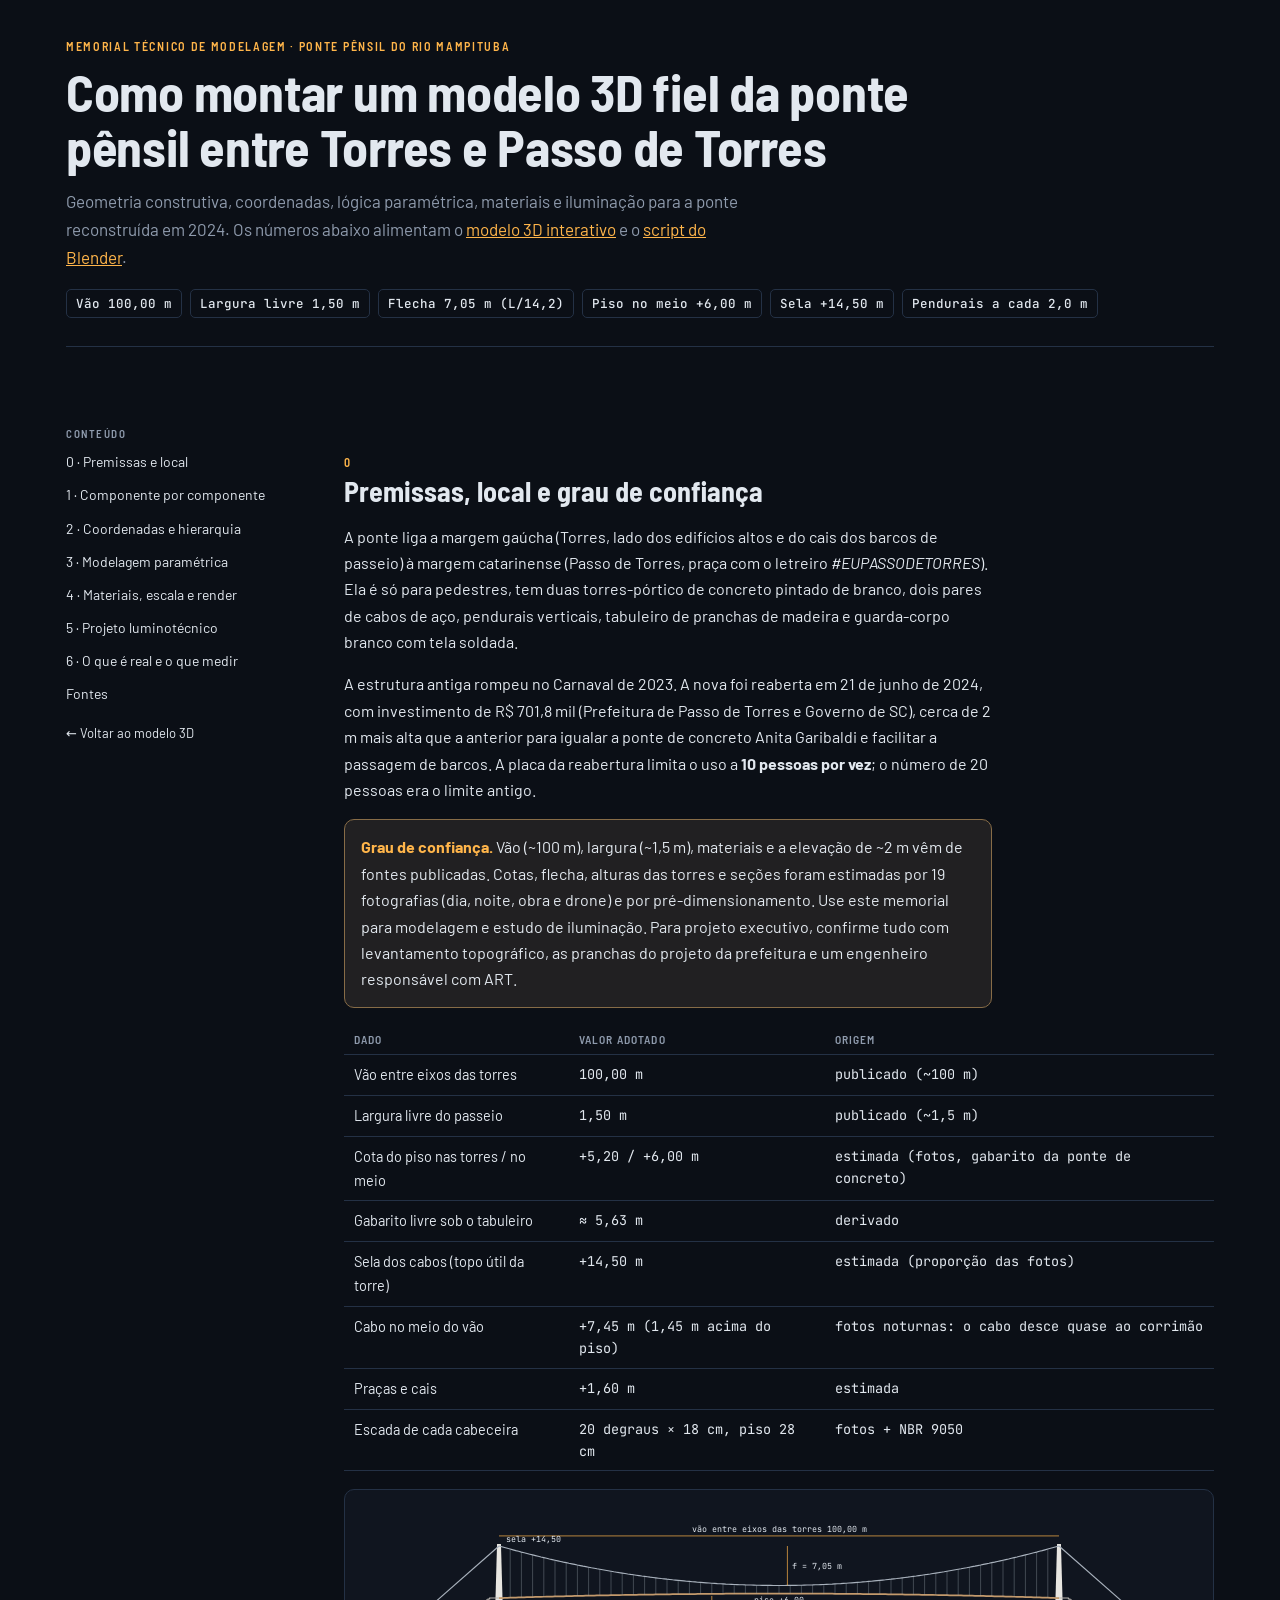
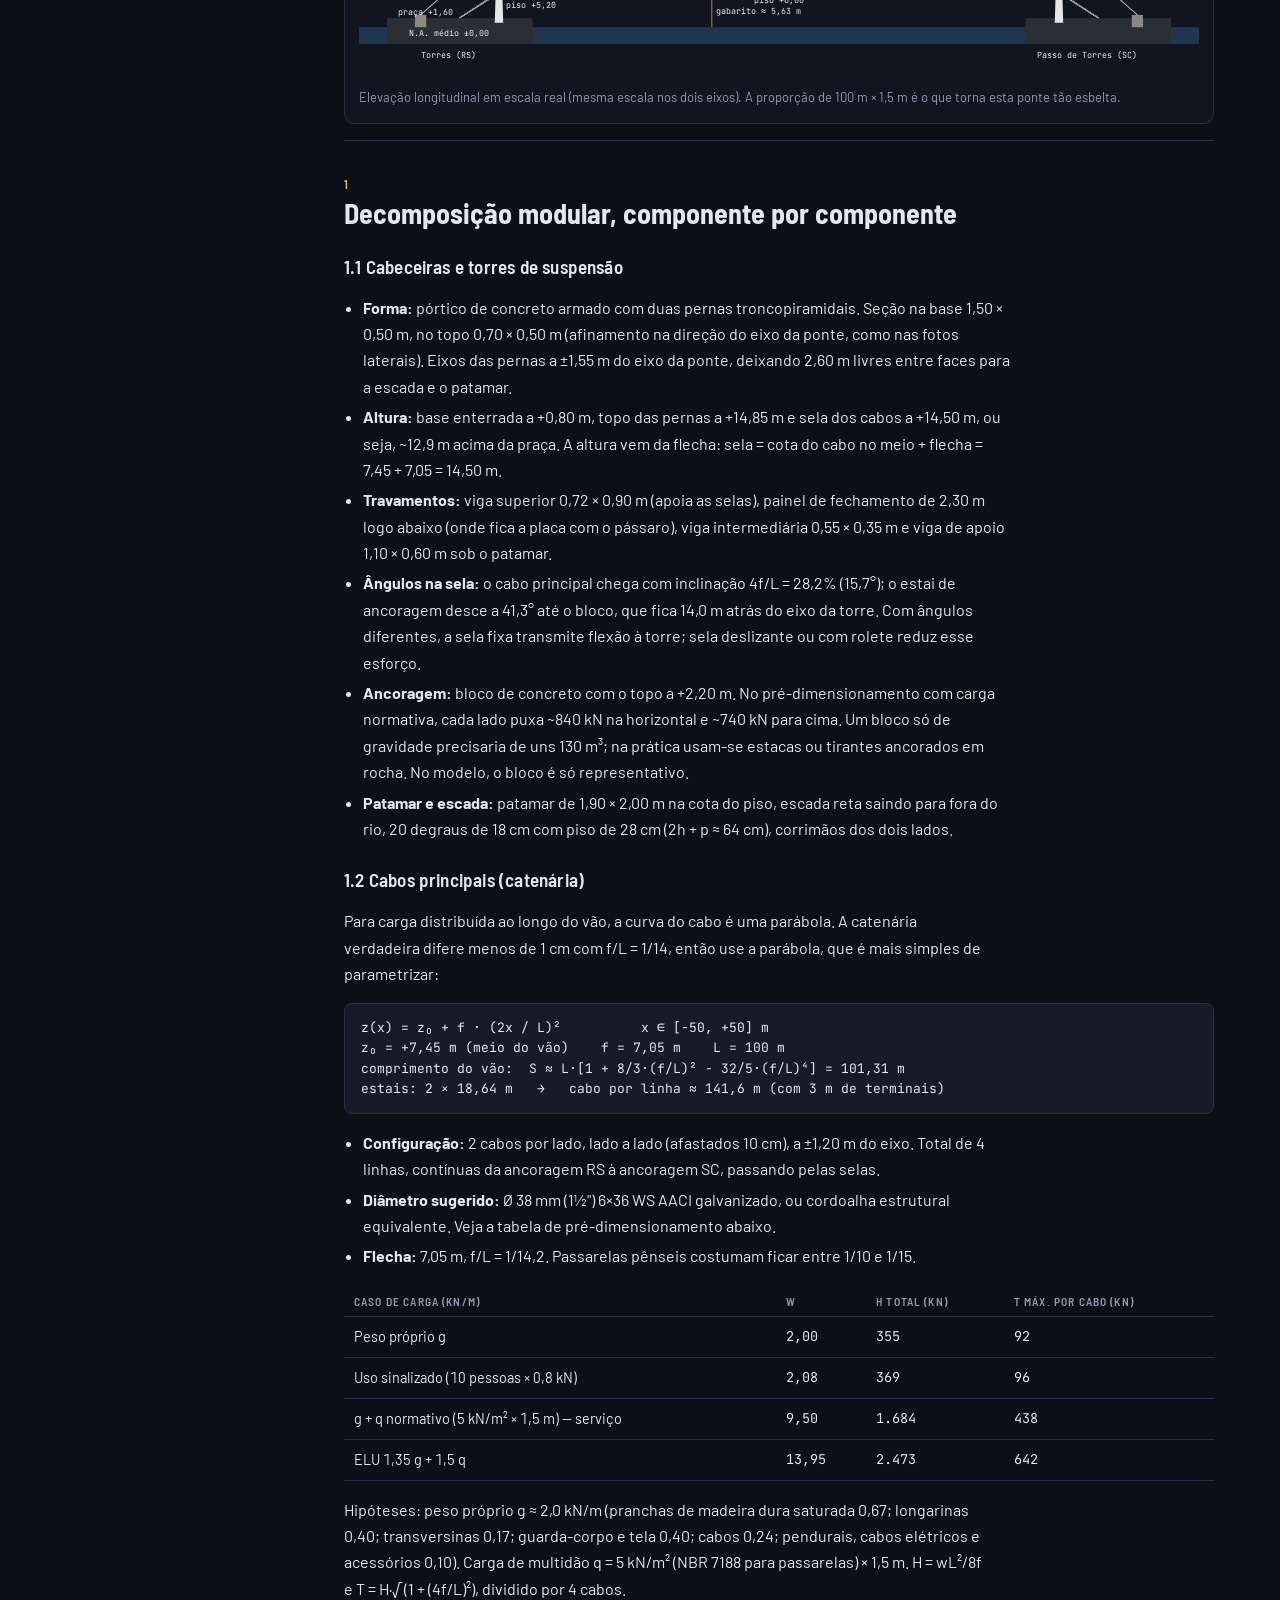
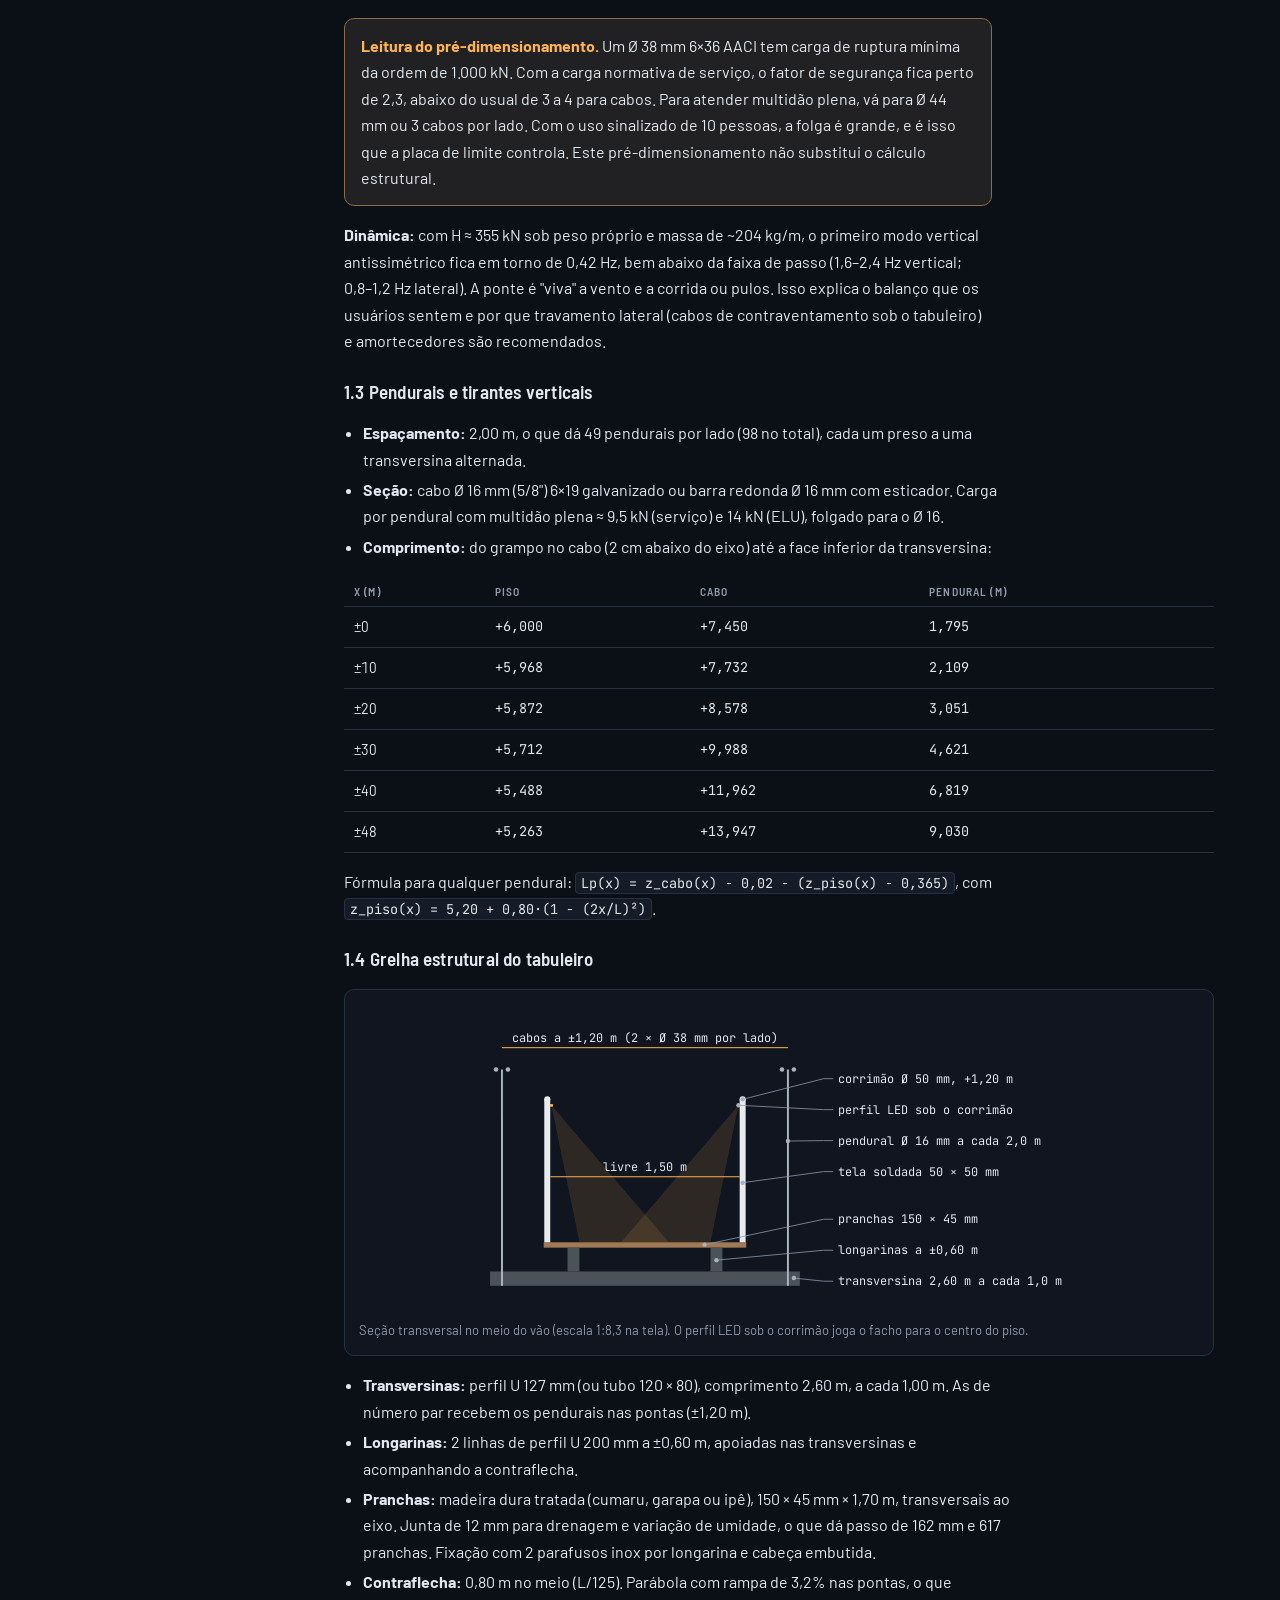
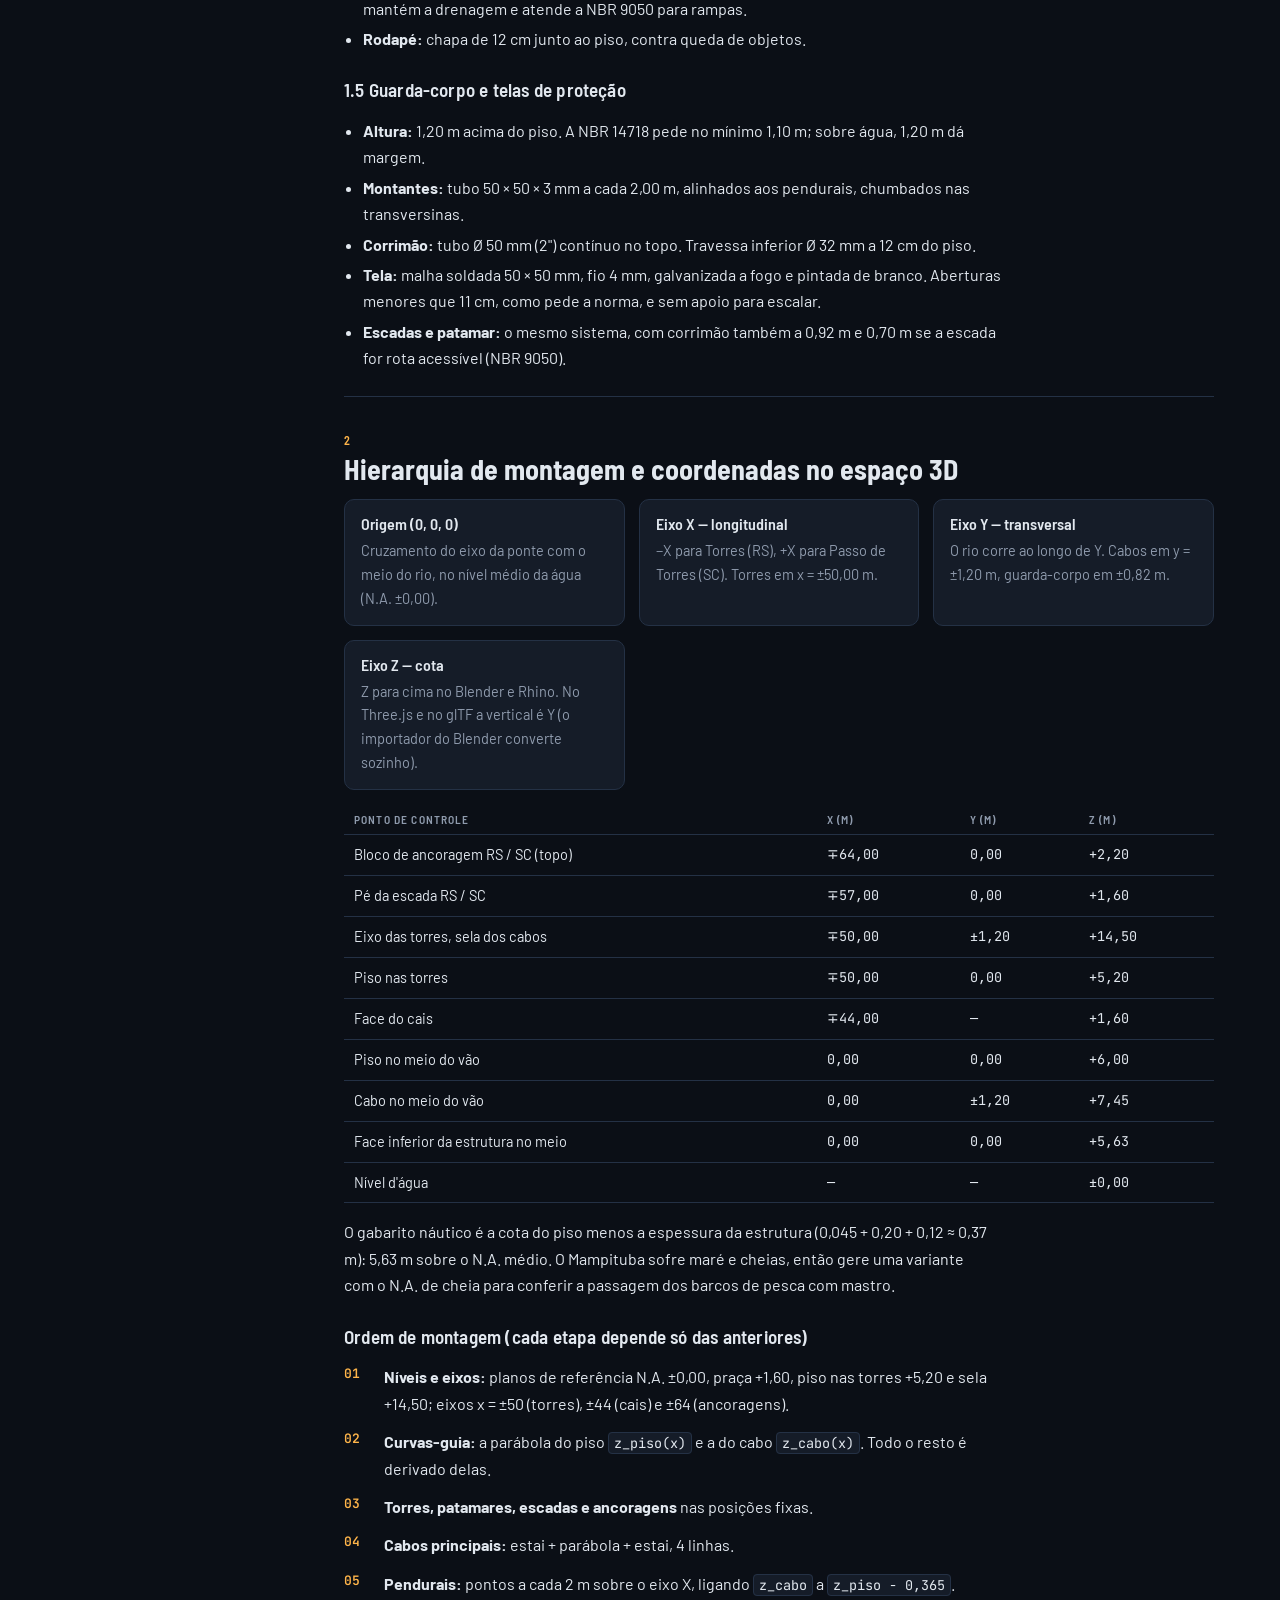
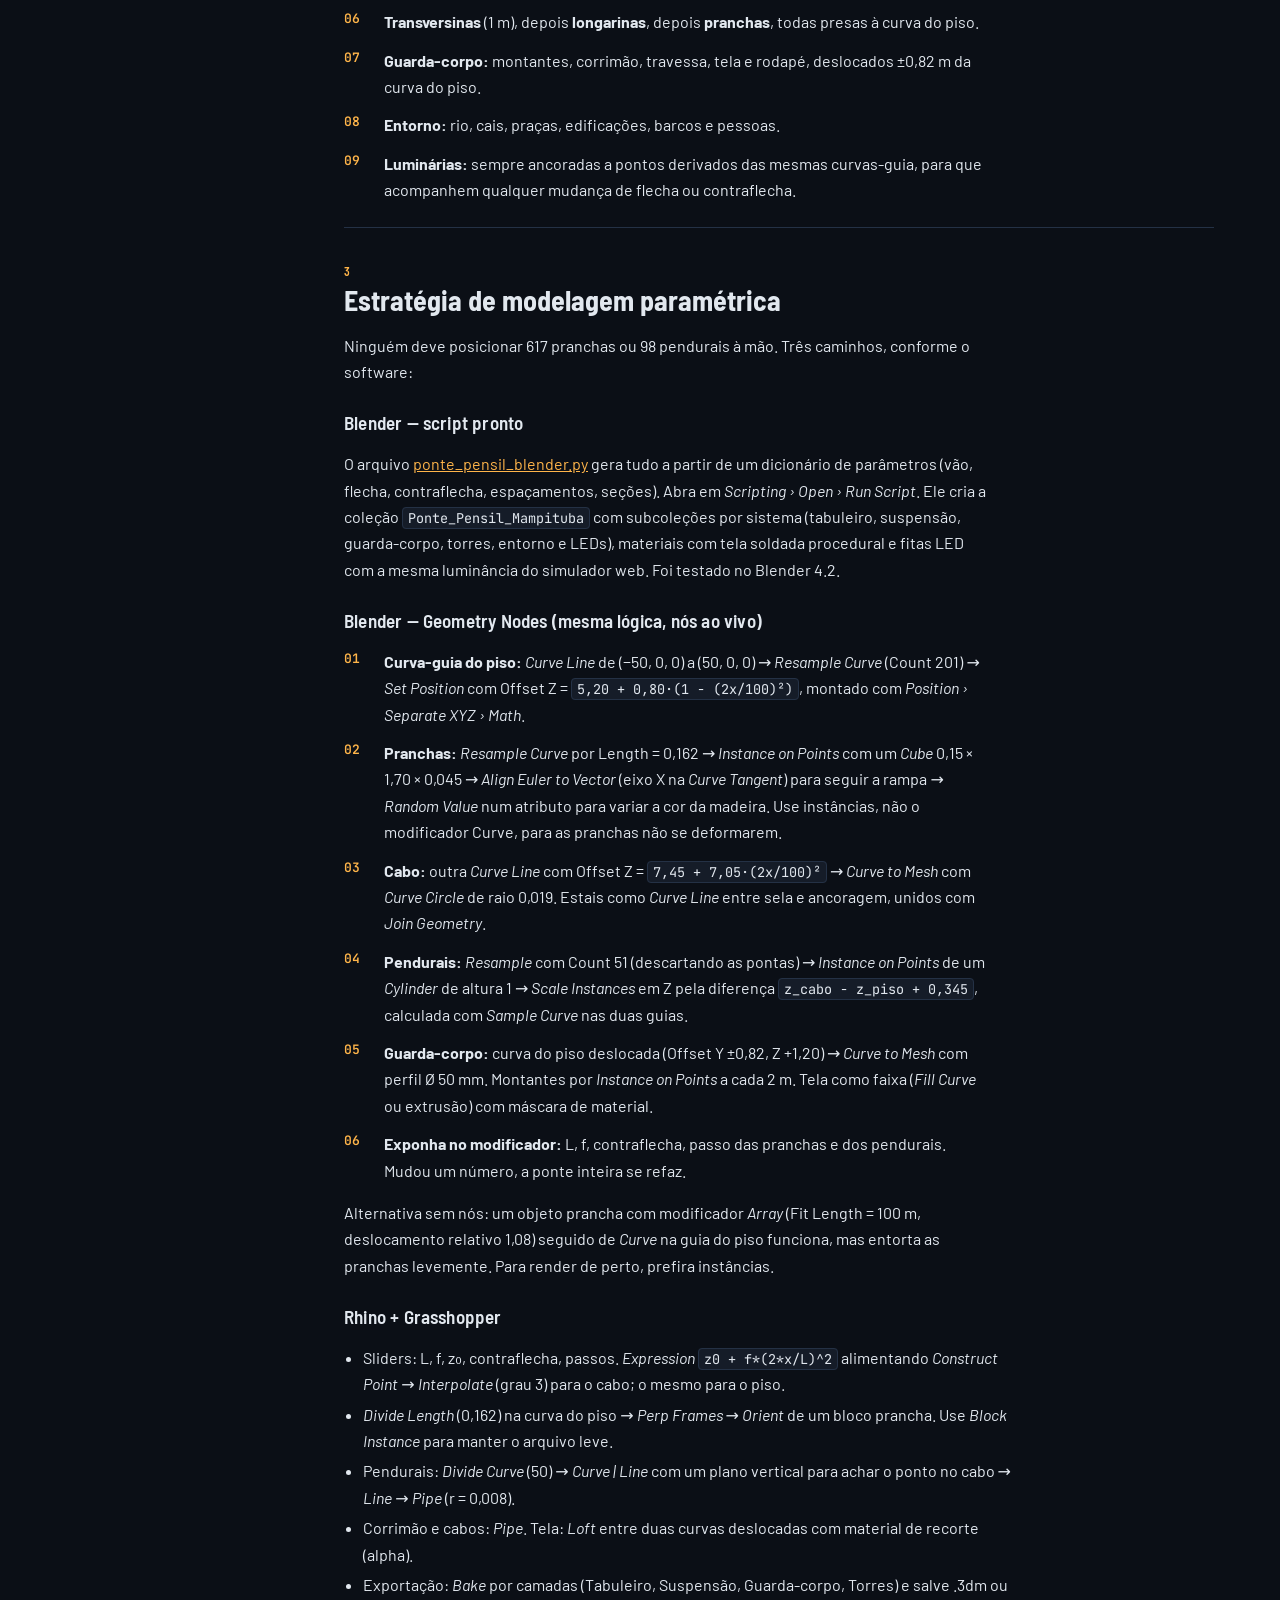
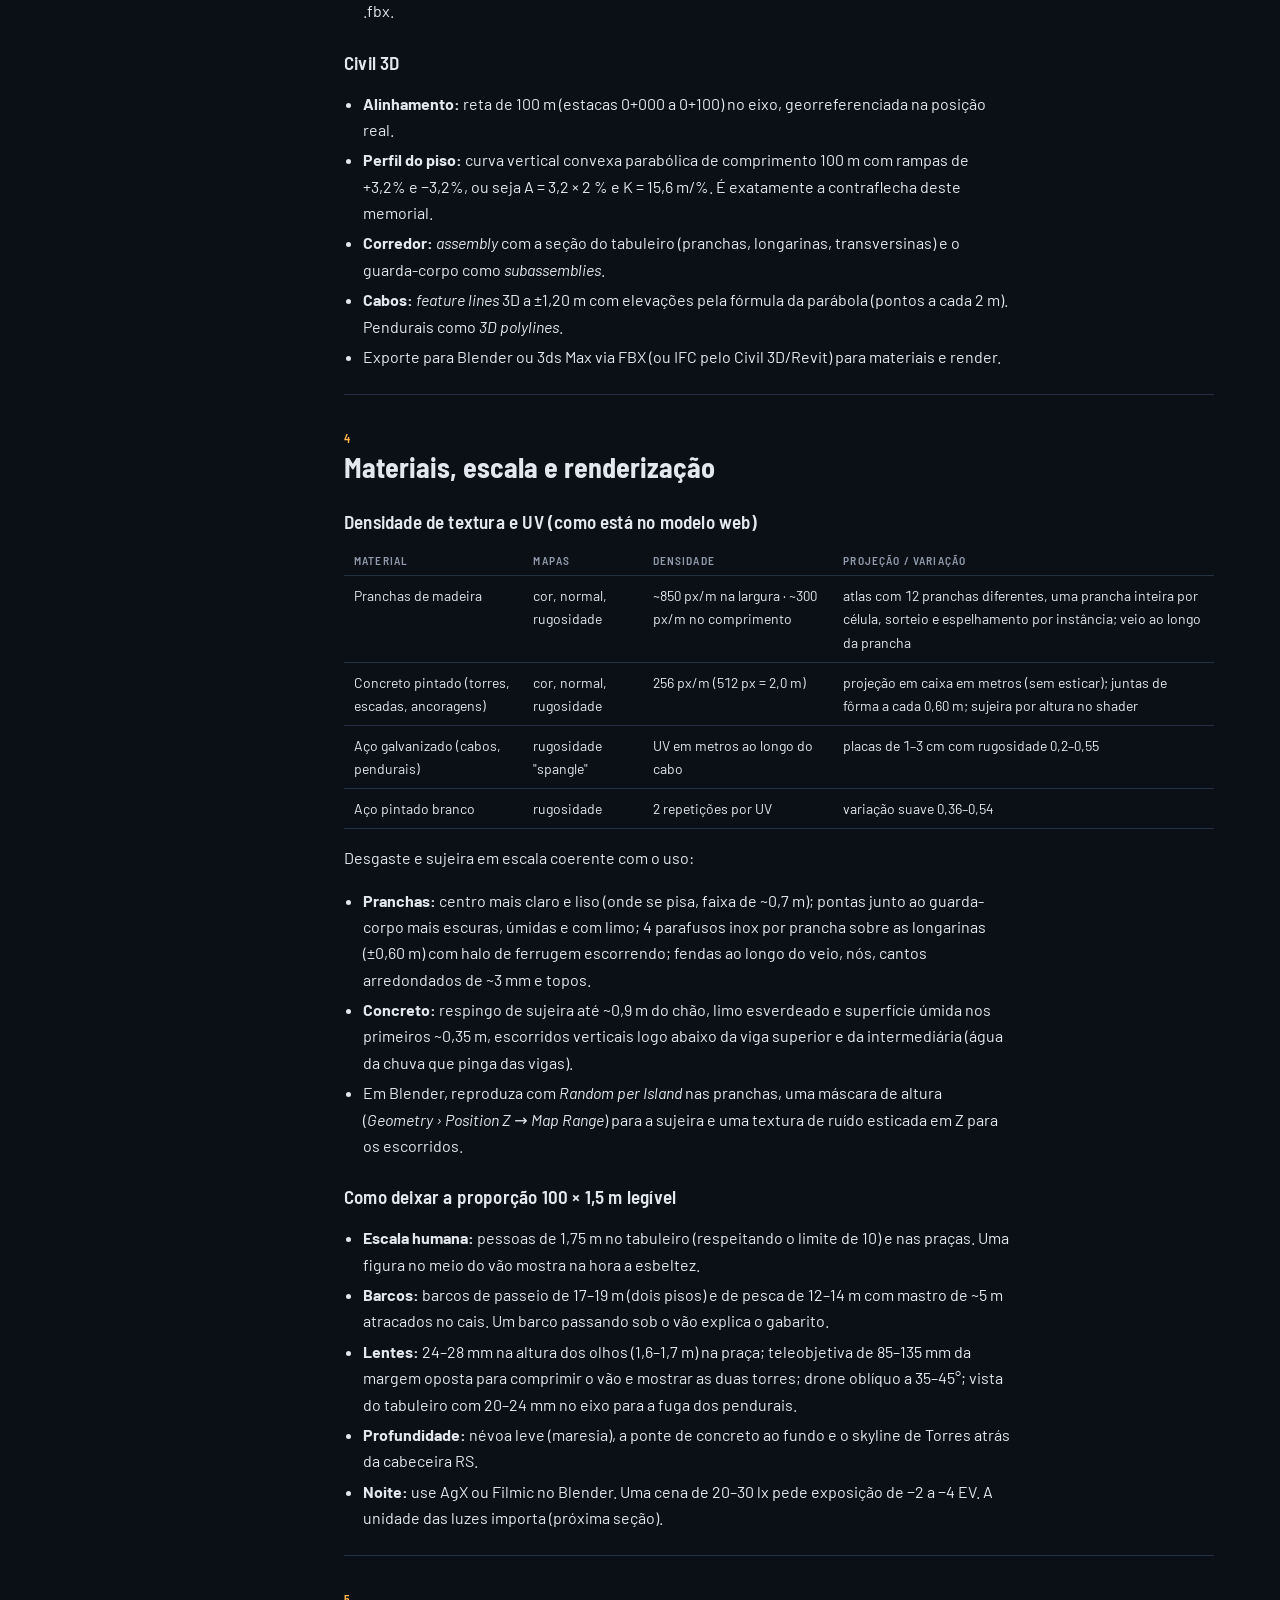
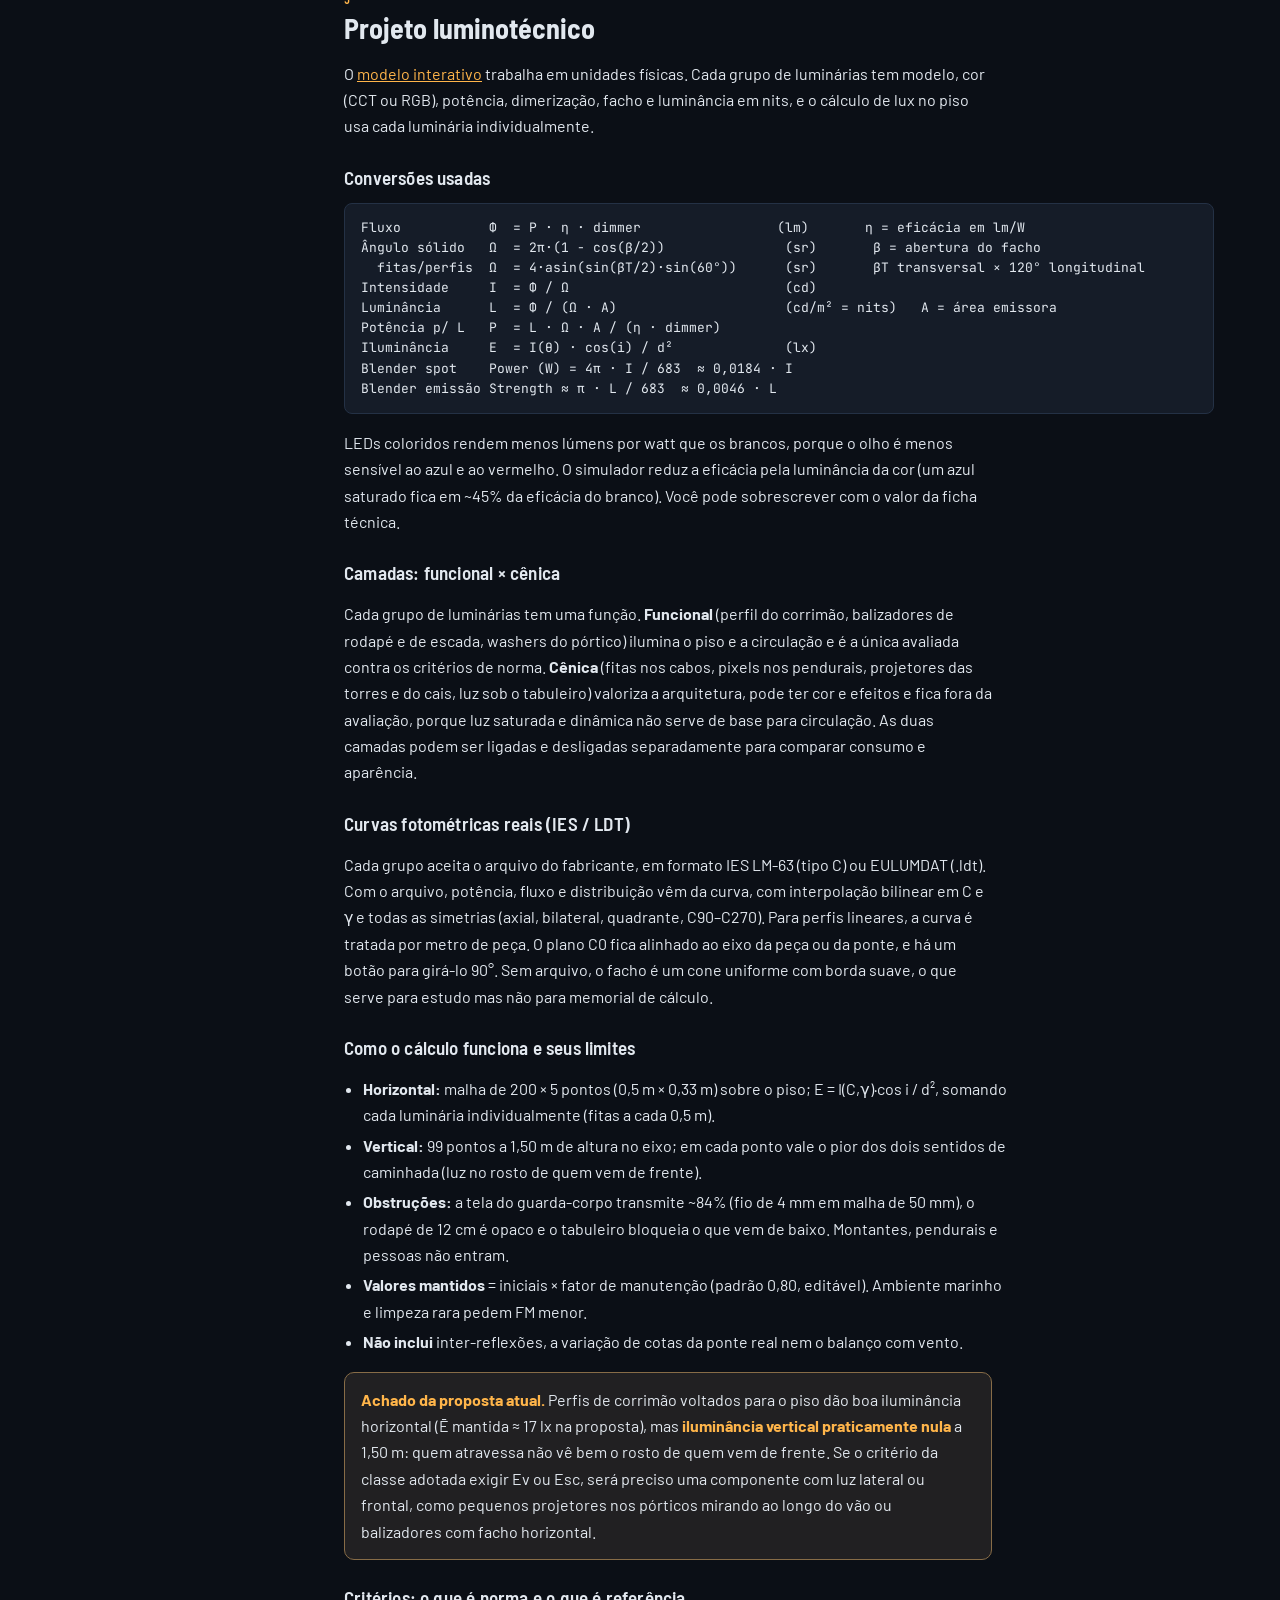
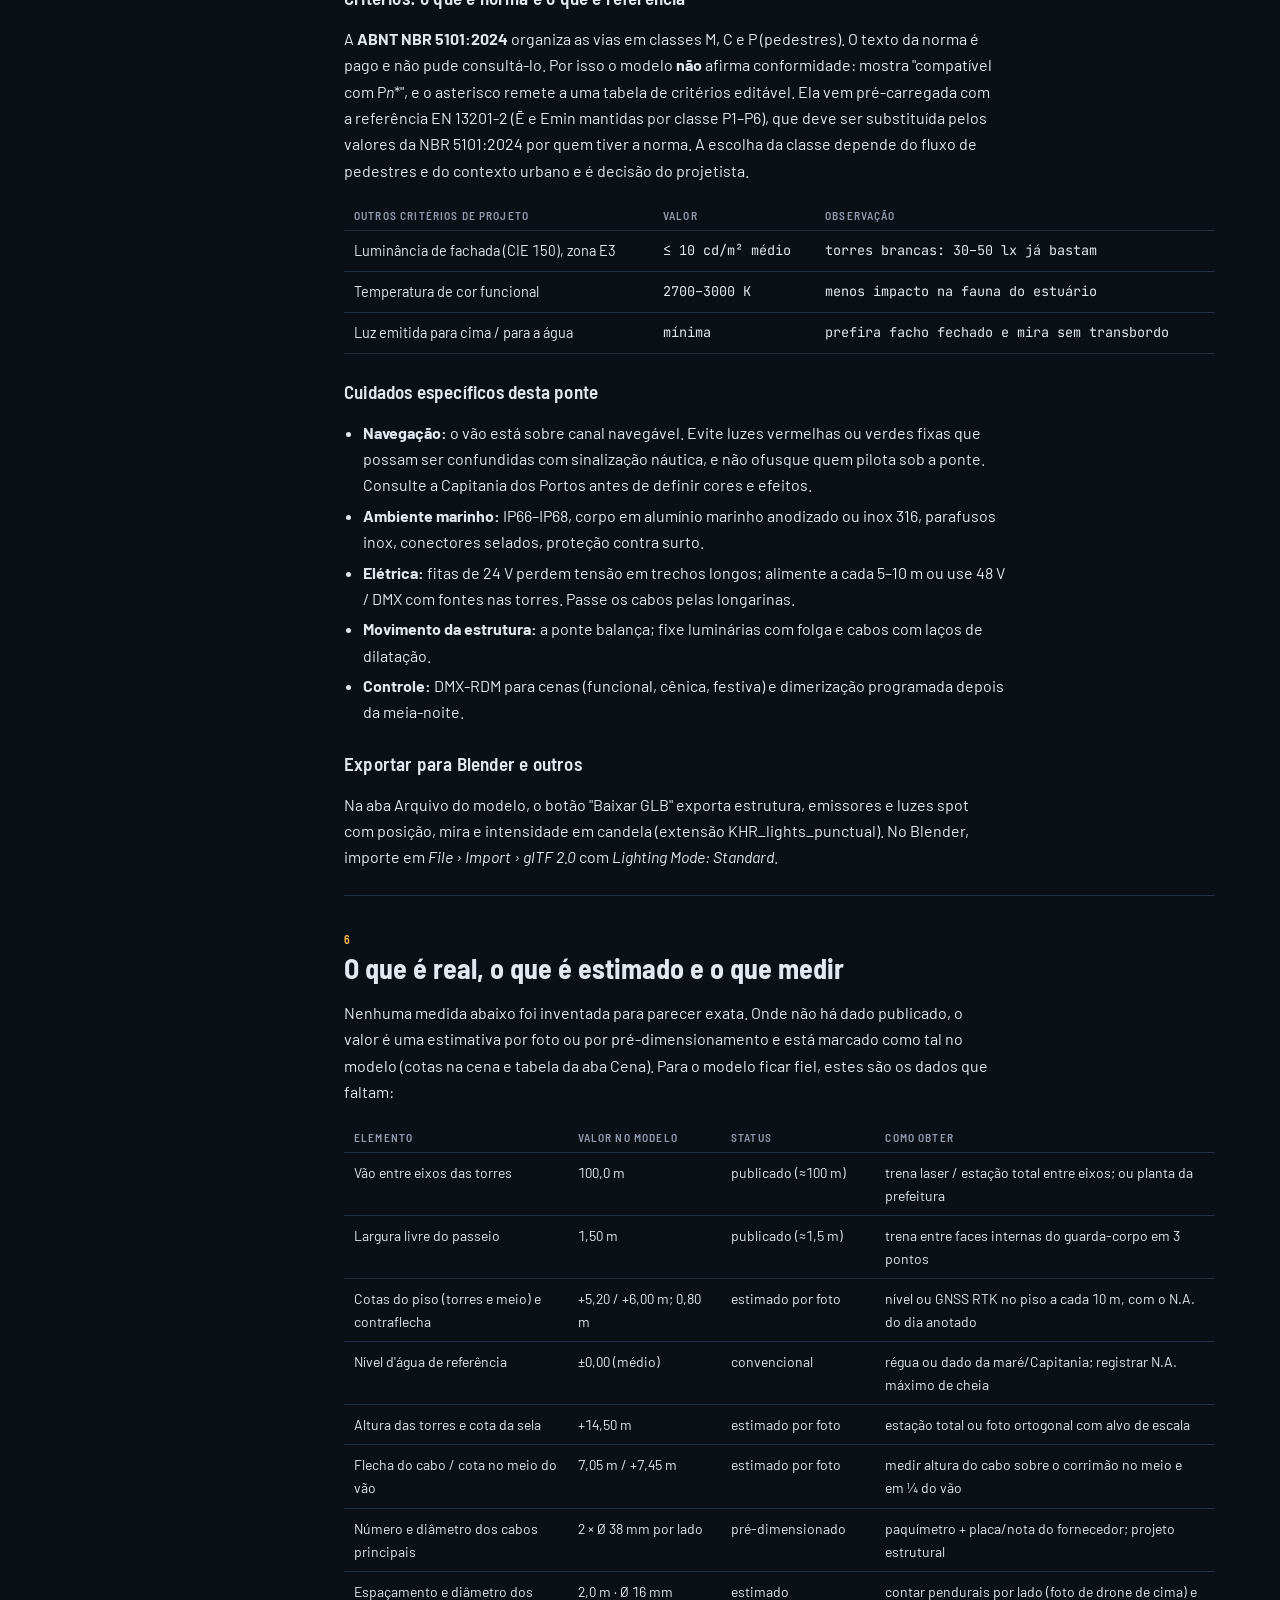
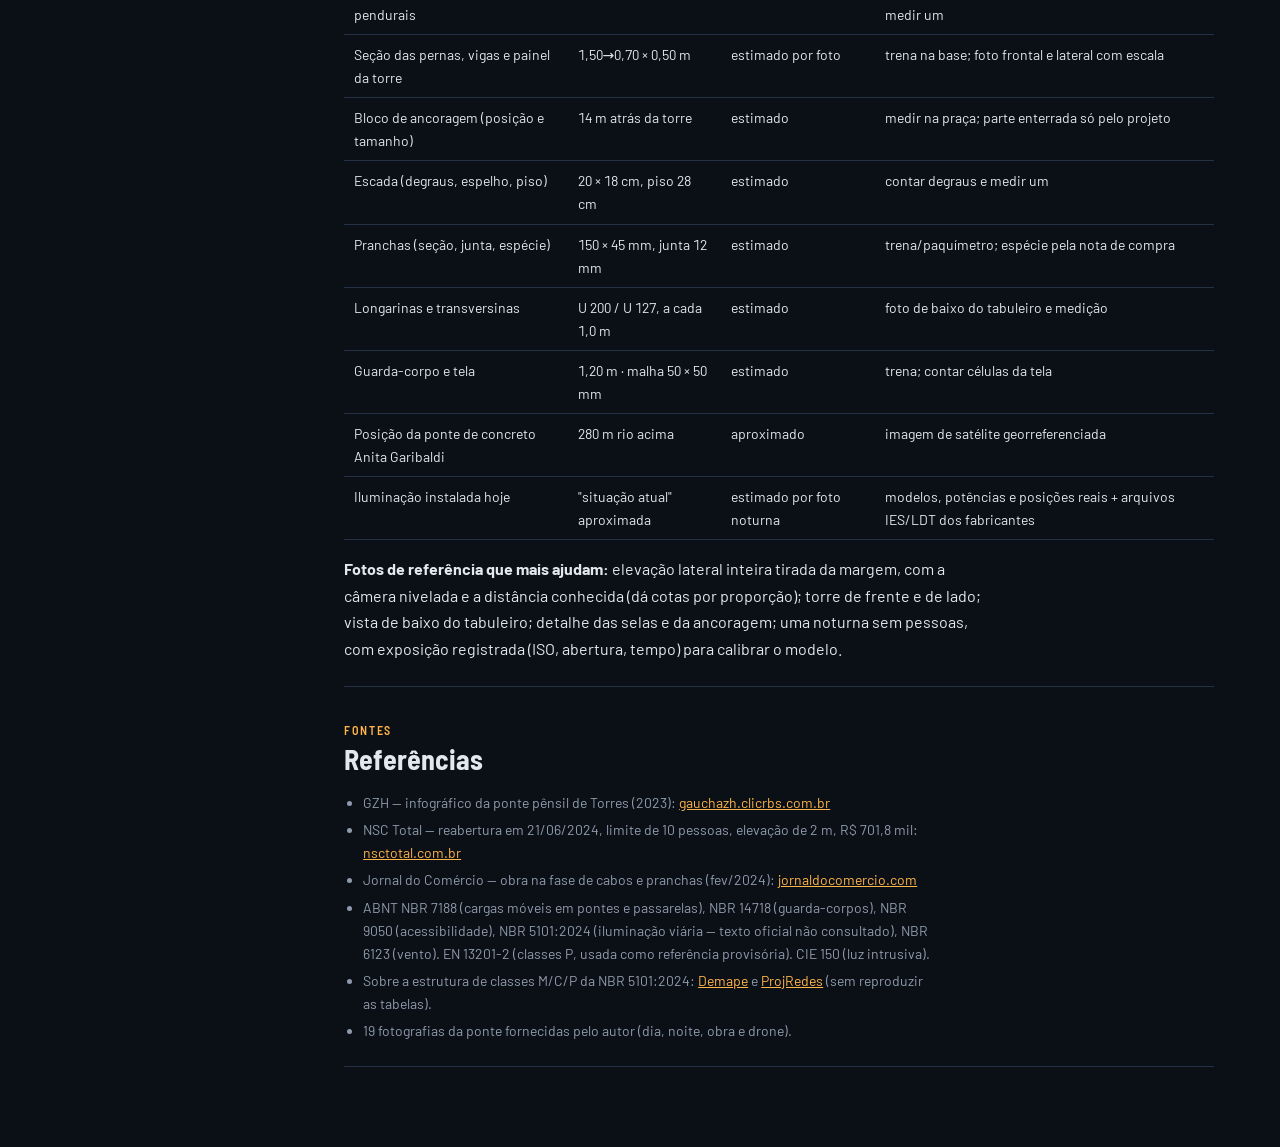
==== commit 4f1fe925: "Realismo, precisão luminotécnica e fidelidade Iluminação - Exposição, bloom e reflexo da água recali" ====
--- a/guia.html
+++ b/guia.html
@@ -66,6 +66,7 @@
 th, td { text-align: left; padding: 8px 10px; border-bottom: 1px solid var(--line); vertical-align: top; }
 th { font: 600 11.5px var(--f-display); letter-spacing: 0.1em; text-transform: uppercase; color: var(--muted); }
 td:not(:first-child) { font-family: var(--f-mono); font-size: 13.5px; }
+.prose td { font-family: var(--f-body) !important; font-size: 14px !important; }
 .callout { border: 1px solid color-mix(in srgb, var(--led) 45%, var(--line)); background: color-mix(in srgb, var(--led) 7%, var(--paper)); border-radius: 10px; padding: 14px 16px; margin: 16px 0; max-width: 72ch; }
 .callout b { color: var(--led); }
 .steps { counter-reset: s; list-style: none; padding: 0; }
@@ -97,6 +98,7 @@
     <li><a href="#parametrico">3 · Modelagem paramétrica</a></li>
     <li><a href="#materiais">4 · Materiais, escala e render</a></li>
     <li><a href="#iluminacao">5 · Projeto luminotécnico</a></li>
+    <li><a href="#levantamento">6 · O que é real e o que medir</a></li>
     <li><a href="#fontes">Fontes</a></li>
   </ol>
   <a class="back" href="index.html">← Voltar ao modelo 3D</a>
@@ -260,19 +262,20 @@
 
 <section id="materiais">
   <h2><small>4</small>Materiais, escala e renderização</h2>
-  <h3>Densidade de textura e UV</h3>
-  <ul>
-    <li><b>Alvo:</b> 512 px/m (≈ 5 px/cm) para câmeras de pedestre; 128 px/m basta para vistas aéreas.</li>
-    <li><b>Pranchas:</b> uma ilha UV por prancha, 0,15 × 1,70 m ⇒ ~77 × 870 px. Veio ao longo da prancha (transversal ao eixo da ponte). Varie cor e rugosidade por instância (<i>Object Info › Random</i> ou <i>Random per Island</i>) para quebrar a repetição.</li>
-    <li><b>Concreto das torres:</b> projeção em caixa (box/triplanar) com 2–4 m por repetição e uma camada de sujeira na base (maresia, respingos), mais clara no topo.</li>
-    <li><b>Cabos e tubos:</b> UV cilíndrico, U ao longo do comprimento a 1 repetição por metro.</li>
-  </ul>
-  <div class="grid2">
-    <div class="card"><h4>Madeira exterior desgastada</h4><p>Base #5C4A38 a #7B6956 (acinzentada pelo sol), roughness 0,75–0,9, normal 0,3 com veios, oclusão escura nas juntas de 12 mm, manchas de umidade nas pontas.</p></div>
-    <div class="card"><h4>Aço galvanizado</h4><p>Metallic 1, base #A7ADB2, roughness 0,3–0,5 com ruído de "spangle" em manchas de 2–5 cm, leve oxidação branca nos grampos.</p></div>
-    <div class="card"><h4>Aço pintado branco</h4><p>Base #EEF1F3, roughness 0,4, metallic 0,15. Tela com máscara alfa de 50 mm (fio = 8–10% da célula).</p></div>
-    <div class="card"><h4>Água do estuário</h4><p>Cor de corpo #1B2A30, roughness 0,03–0,08, ondas por normal procedural com mais amplitude na direção da correnteza (Y). À noite quase tudo é reflexo.</p></div>
-  </div>
+  <h3>Densidade de textura e UV (como está no modelo web)</h3>
+  <div class="tbl"><table class="prose">
+    <tr><th>Material</th><th>Mapas</th><th>Densidade</th><th>Projeção / variação</th></tr>
+    <tr><td>Pranchas de madeira</td><td>cor, normal, rugosidade</td><td>~850 px/m na largura · ~300 px/m no comprimento</td><td>atlas com 12 pranchas diferentes, uma prancha inteira por célula, sorteio e espelhamento por instância; veio ao longo da prancha</td></tr>
+    <tr><td>Concreto pintado (torres, escadas, ancoragens)</td><td>cor, normal, rugosidade</td><td>256 px/m (512 px = 2,0 m)</td><td>projeção em caixa em metros (sem esticar); juntas de fôrma a cada 0,60 m; sujeira por altura no shader</td></tr>
+    <tr><td>Aço galvanizado (cabos, pendurais)</td><td>rugosidade "spangle"</td><td>UV em metros ao longo do cabo</td><td>placas de 1–3 cm com rugosidade 0,2–0,55</td></tr>
+    <tr><td>Aço pintado branco</td><td>rugosidade</td><td>2 repetições por UV</td><td>variação suave 0,36–0,54</td></tr>
+  </table></div>
+  <p>Desgaste e sujeira em escala coerente com o uso:</p>
+  <ul>
+    <li><b>Pranchas:</b> centro mais claro e liso (onde se pisa, faixa de ~0,7 m); pontas junto ao guarda-corpo mais escuras, úmidas e com limo; 4 parafusos inox por prancha sobre as longarinas (±0,60 m) com halo de ferrugem escorrendo; fendas ao longo do veio, nós, cantos arredondados de ~3 mm e topos.</li>
+    <li><b>Concreto:</b> respingo de sujeira até ~0,9 m do chão, limo esverdeado e superfície úmida nos primeiros ~0,35 m, escorridos verticais logo abaixo da viga superior e da intermediária (água da chuva que pinga das vigas).</li>
+    <li>Em Blender, reproduza com <i>Random per Island</i> nas pranchas, uma máscara de altura (<i>Geometry › Position Z</i> → <i>Map Range</i>) para a sujeira e uma textura de ruído esticada em Z para os escorridos.</li>
+  </ul>
   <h3>Como deixar a proporção 100 × 1,5 m legível</h3>
   <ul>
     <li><b>Escala humana:</b> pessoas de 1,75 m no tabuleiro (respeitando o limite de 10) e nas praças. Uma figura no meio do vão mostra na hora a esbeltez.</li>
@@ -297,11 +300,23 @@
 Blender spot    Power (W) = 4π · I / 683  ≈ 0,0184 · I
 Blender emissão Strength ≈ π · L / 683  ≈ 0,0046 · L</pre>
   <p>LEDs coloridos rendem menos lúmens por watt que os brancos, porque o olho é menos sensível ao azul e ao vermelho. O simulador reduz a eficácia pela luminância da cor (um azul saturado fica em ~45% da eficácia do branco). Você pode sobrescrever com o valor da ficha técnica.</p>
-  <h3>Metas de referência</h3>
-  <div class="tbl"><table>
-    <tr><th>Critério</th><th>Valor</th><th>Observação</th></tr>
-    <tr><td>Piso do tabuleiro — NBR 5101, classe P1</td><td>Em ≥ 20 lx, U0 ≥ 0,30</td><td>grande fluxo de pedestres</td></tr>
-    <tr><td>Piso do tabuleiro — classe P2</td><td>Em ≥ 10 lx, U0 ≥ 0,25</td><td>fluxo médio</td></tr>
+  <h3>Camadas: funcional × cênica</h3>
+  <p>Cada grupo de luminárias tem uma função. <b>Funcional</b> (perfil do corrimão, balizadores de rodapé e de escada, washers do pórtico) ilumina o piso e a circulação e é a única avaliada contra os critérios de norma. <b>Cênica</b> (fitas nos cabos, pixels nos pendurais, projetores das torres e do cais, luz sob o tabuleiro) valoriza a arquitetura, pode ter cor e efeitos e fica fora da avaliação, porque luz saturada e dinâmica não serve de base para circulação. As duas camadas podem ser ligadas e desligadas separadamente para comparar consumo e aparência.</p>
+  <h3>Curvas fotométricas reais (IES / LDT)</h3>
+  <p>Cada grupo aceita o arquivo do fabricante, em formato IES LM-63 (tipo C) ou EULUMDAT (.ldt). Com o arquivo, potência, fluxo e distribuição vêm da curva, com interpolação bilinear em C e γ e todas as simetrias (axial, bilateral, quadrante, C90–C270). Para perfis lineares, a curva é tratada por metro de peça. O plano C0 fica alinhado ao eixo da peça ou da ponte, e há um botão para girá-lo 90°. Sem arquivo, o facho é um cone uniforme com borda suave, o que serve para estudo mas não para memorial de cálculo.</p>
+  <h3>Como o cálculo funciona e seus limites</h3>
+  <ul>
+    <li><b>Horizontal:</b> malha de 200 × 5 pontos (0,5 m × 0,33 m) sobre o piso; E = I(C,γ)·cos i / d², somando cada luminária individualmente (fitas a cada 0,5 m).</li>
+    <li><b>Vertical:</b> 99 pontos a 1,50 m de altura no eixo; em cada ponto vale o pior dos dois sentidos de caminhada (luz no rosto de quem vem de frente).</li>
+    <li><b>Obstruções:</b> a tela do guarda-corpo transmite ~84% (fio de 4 mm em malha de 50 mm), o rodapé de 12 cm é opaco e o tabuleiro bloqueia o que vem de baixo. Montantes, pendurais e pessoas não entram.</li>
+    <li><b>Valores mantidos</b> = iniciais × fator de manutenção (padrão 0,80, editável). Ambiente marinho e limpeza rara pedem FM menor.</li>
+    <li><b>Não inclui</b> inter-reflexões, a variação de cotas da ponte real nem o balanço com vento.</li>
+  </ul>
+  <div class="callout"><b>Achado da proposta atual.</b> Perfis de corrimão voltados para o piso dão boa iluminância horizontal (Ē mantida ≈ 17 lx na proposta), mas <b>iluminância vertical praticamente nula</b> a 1,50 m: quem atravessa não vê bem o rosto de quem vem de frente. Se o critério da classe adotada exigir Ev ou Esc, será preciso uma componente com luz lateral ou frontal, como pequenos projetores nos pórticos mirando ao longo do vão ou balizadores com facho horizontal.</div>
+  <h3>Critérios: o que é norma e o que é referência</h3>
+  <p>A <b>ABNT NBR 5101:2024</b> organiza as vias em classes M, C e P (pedestres). O texto da norma é pago e não pude consultá-lo. Por isso o modelo <b>não</b> afirma conformidade: mostra "compatível com P<i>n</i>*", e o asterisco remete a uma tabela de critérios editável. Ela vem pré-carregada com a referência EN 13201-2 (Ē e Emin mantidas por classe P1–P6), que deve ser substituída pelos valores da NBR 5101:2024 por quem tiver a norma. A escolha da classe depende do fluxo de pedestres e do contexto urbano e é decisão do projetista.</p>
+  <div class="tbl"><table>
+    <tr><th>Outros critérios de projeto</th><th>Valor</th><th>Observação</th></tr>
     <tr><td>Luminância de fachada (CIE 150), zona E3</td><td>≤ 10 cd/m² médio</td><td>torres brancas: 30–50 lx já bastam</td></tr>
     <tr><td>Temperatura de cor funcional</td><td>2700–3000 K</td><td>menos impacto na fauna do estuário</td></tr>
     <tr><td>Luz emitida para cima / para a água</td><td>mínima</td><td>prefira facho fechado e mira sem transbordo</td></tr>
@@ -316,6 +331,31 @@
   </ul>
   <h3>Exportar para Blender e outros</h3>
   <p>Na aba Arquivo do modelo, o botão "Baixar GLB" exporta estrutura, emissores e luzes spot com posição, mira e intensidade em candela (extensão KHR_lights_punctual). No Blender, importe em <i>File › Import › glTF 2.0</i> com <i>Lighting Mode: Standard</i>.</p>
+</section>
+
+<section id="levantamento">
+  <h2><small>6</small>O que é real, o que é estimado e o que medir</h2>
+  <p>Nenhuma medida abaixo foi inventada para parecer exata. Onde não há dado publicado, o valor é uma estimativa por foto ou por pré-dimensionamento e está marcado como tal no modelo (cotas na cena e tabela da aba Cena). Para o modelo ficar fiel, estes são os dados que faltam:</p>
+  <div class="tbl"><table class="prose">
+    <tr><th>Elemento</th><th>Valor no modelo</th><th>Status</th><th>Como obter</th></tr>
+    <tr><td>Vão entre eixos das torres</td><td>100,0 m</td><td>publicado (≈100 m)</td><td>trena laser / estação total entre eixos; ou planta da prefeitura</td></tr>
+    <tr><td>Largura livre do passeio</td><td>1,50 m</td><td>publicado (≈1,5 m)</td><td>trena entre faces internas do guarda-corpo em 3 pontos</td></tr>
+    <tr><td>Cotas do piso (torres e meio) e contraflecha</td><td>+5,20 / +6,00 m; 0,80 m</td><td>estimado por foto</td><td>nível ou GNSS RTK no piso a cada 10 m, com o N.A. do dia anotado</td></tr>
+    <tr><td>Nível d'água de referência</td><td>±0,00 (médio)</td><td>convencional</td><td>régua ou dado da maré/Capitania; registrar N.A. máximo de cheia</td></tr>
+    <tr><td>Altura das torres e cota da sela</td><td>+14,50 m</td><td>estimado por foto</td><td>estação total ou foto ortogonal com alvo de escala</td></tr>
+    <tr><td>Flecha do cabo / cota no meio do vão</td><td>7,05 m / +7,45 m</td><td>estimado por foto</td><td>medir altura do cabo sobre o corrimão no meio e em ¼ do vão</td></tr>
+    <tr><td>Número e diâmetro dos cabos principais</td><td>2 × Ø 38 mm por lado</td><td>pré-dimensionado</td><td>paquímetro + placa/nota do fornecedor; projeto estrutural</td></tr>
+    <tr><td>Espaçamento e diâmetro dos pendurais</td><td>2,0 m · Ø 16 mm</td><td>estimado</td><td>contar pendurais por lado (foto de drone de cima) e medir um</td></tr>
+    <tr><td>Seção das pernas, vigas e painel da torre</td><td>1,50→0,70 × 0,50 m</td><td>estimado por foto</td><td>trena na base; foto frontal e lateral com escala</td></tr>
+    <tr><td>Bloco de ancoragem (posição e tamanho)</td><td>14 m atrás da torre</td><td>estimado</td><td>medir na praça; parte enterrada só pelo projeto</td></tr>
+    <tr><td>Escada (degraus, espelho, piso)</td><td>20 × 18 cm, piso 28 cm</td><td>estimado</td><td>contar degraus e medir um</td></tr>
+    <tr><td>Pranchas (seção, junta, espécie)</td><td>150 × 45 mm, junta 12 mm</td><td>estimado</td><td>trena/paquímetro; espécie pela nota de compra</td></tr>
+    <tr><td>Longarinas e transversinas</td><td>U 200 / U 127, a cada 1,0 m</td><td>estimado</td><td>foto de baixo do tabuleiro e medição</td></tr>
+    <tr><td>Guarda-corpo e tela</td><td>1,20 m · malha 50 × 50 mm</td><td>estimado</td><td>trena; contar células da tela</td></tr>
+    <tr><td>Posição da ponte de concreto Anita Garibaldi</td><td>280 m rio acima</td><td>aproximado</td><td>imagem de satélite georreferenciada</td></tr>
+    <tr><td>Iluminação instalada hoje</td><td>"situação atual" aproximada</td><td>estimado por foto noturna</td><td>modelos, potências e posições reais + arquivos IES/LDT dos fabricantes</td></tr>
+  </table></div>
+  <p><b>Fotos de referência que mais ajudam:</b> elevação lateral inteira tirada da margem, com a câmera nivelada e a distância conhecida (dá cotas por proporção); torre de frente e de lado; vista de baixo do tabuleiro; detalhe das selas e da ancoragem; uma noturna sem pessoas, com exposição registrada (ISO, abertura, tempo) para calibrar o modelo.</p>
 </section>
 
 <section id="fontes">
@@ -324,7 +364,8 @@
     <li>GZH — infográfico da ponte pênsil de Torres (2023): <a href="https://gauchazh.clicrbs.com.br/comportamento/verao/noticia/2023/02/infografico-mostra-como-e-e-onde-fica-a-ponte-pensil-que-virou-em-torres-cled9irb60098017lyr0xxd63.html">gauchazh.clicrbs.com.br</a></li>
     <li>NSC Total — reabertura em 21/06/2024, limite de 10 pessoas, elevação de 2 m, R$ 701,8 mil: <a href="https://www.nsctotal.com.br/?p=7201187">nsctotal.com.br</a></li>
     <li>Jornal do Comércio — obra na fase de cabos e pranchas (fev/2024): <a href="https://www.jornaldocomercio.com/geral/2024/02/1143352-apos-um-ano-de-rompimento-ponte-pensil-de-torres-esta-prestes-a-ser-concluida.html">jornaldocomercio.com</a></li>
-    <li>ABNT NBR 7188 (cargas móveis em pontes e passarelas), NBR 14718 (guarda-corpos), NBR 9050 (acessibilidade), NBR 5101 (iluminação pública), NBR 6123 (vento). CIE 150 (luz intrusiva).</li>
+    <li>ABNT NBR 7188 (cargas móveis em pontes e passarelas), NBR 14718 (guarda-corpos), NBR 9050 (acessibilidade), NBR 5101:2024 (iluminação viária — texto oficial não consultado), NBR 6123 (vento). EN 13201-2 (classes P, usada como referência provisória). CIE 150 (luz intrusiva).</li>
+    <li>Sobre a estrutura de classes M/C/P da NBR 5101:2024: <a href="https://demape.com.br/classes-c-p-nbr-5101-2024-tabelas-lux-uniformidade-ti/">Demape</a> e <a href="https://projredes.com.br/artigo-luminotecnico.html">ProjRedes</a> (sem reproduzir as tabelas).</li>
     <li>19 fotografias da ponte fornecidas pelo autor (dia, noite, obra e drone).</li>
   </ul>
 </section>
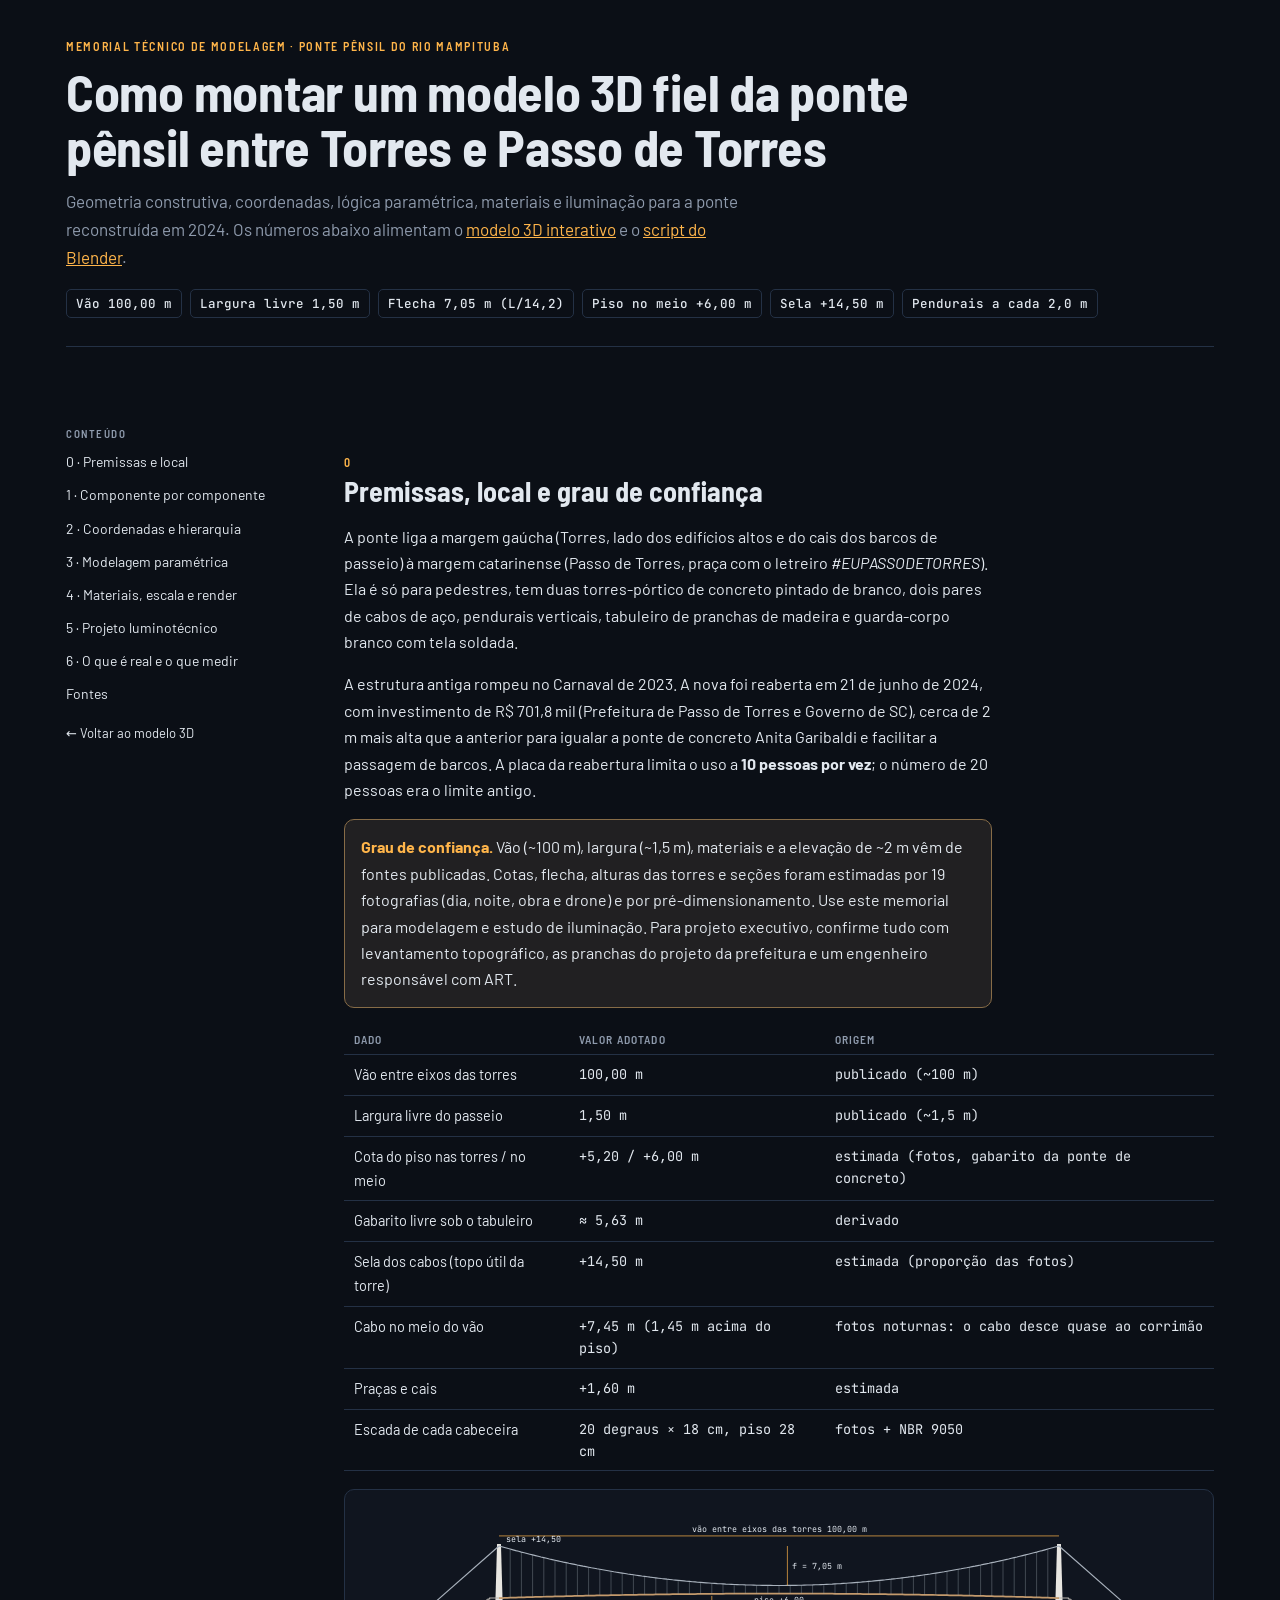
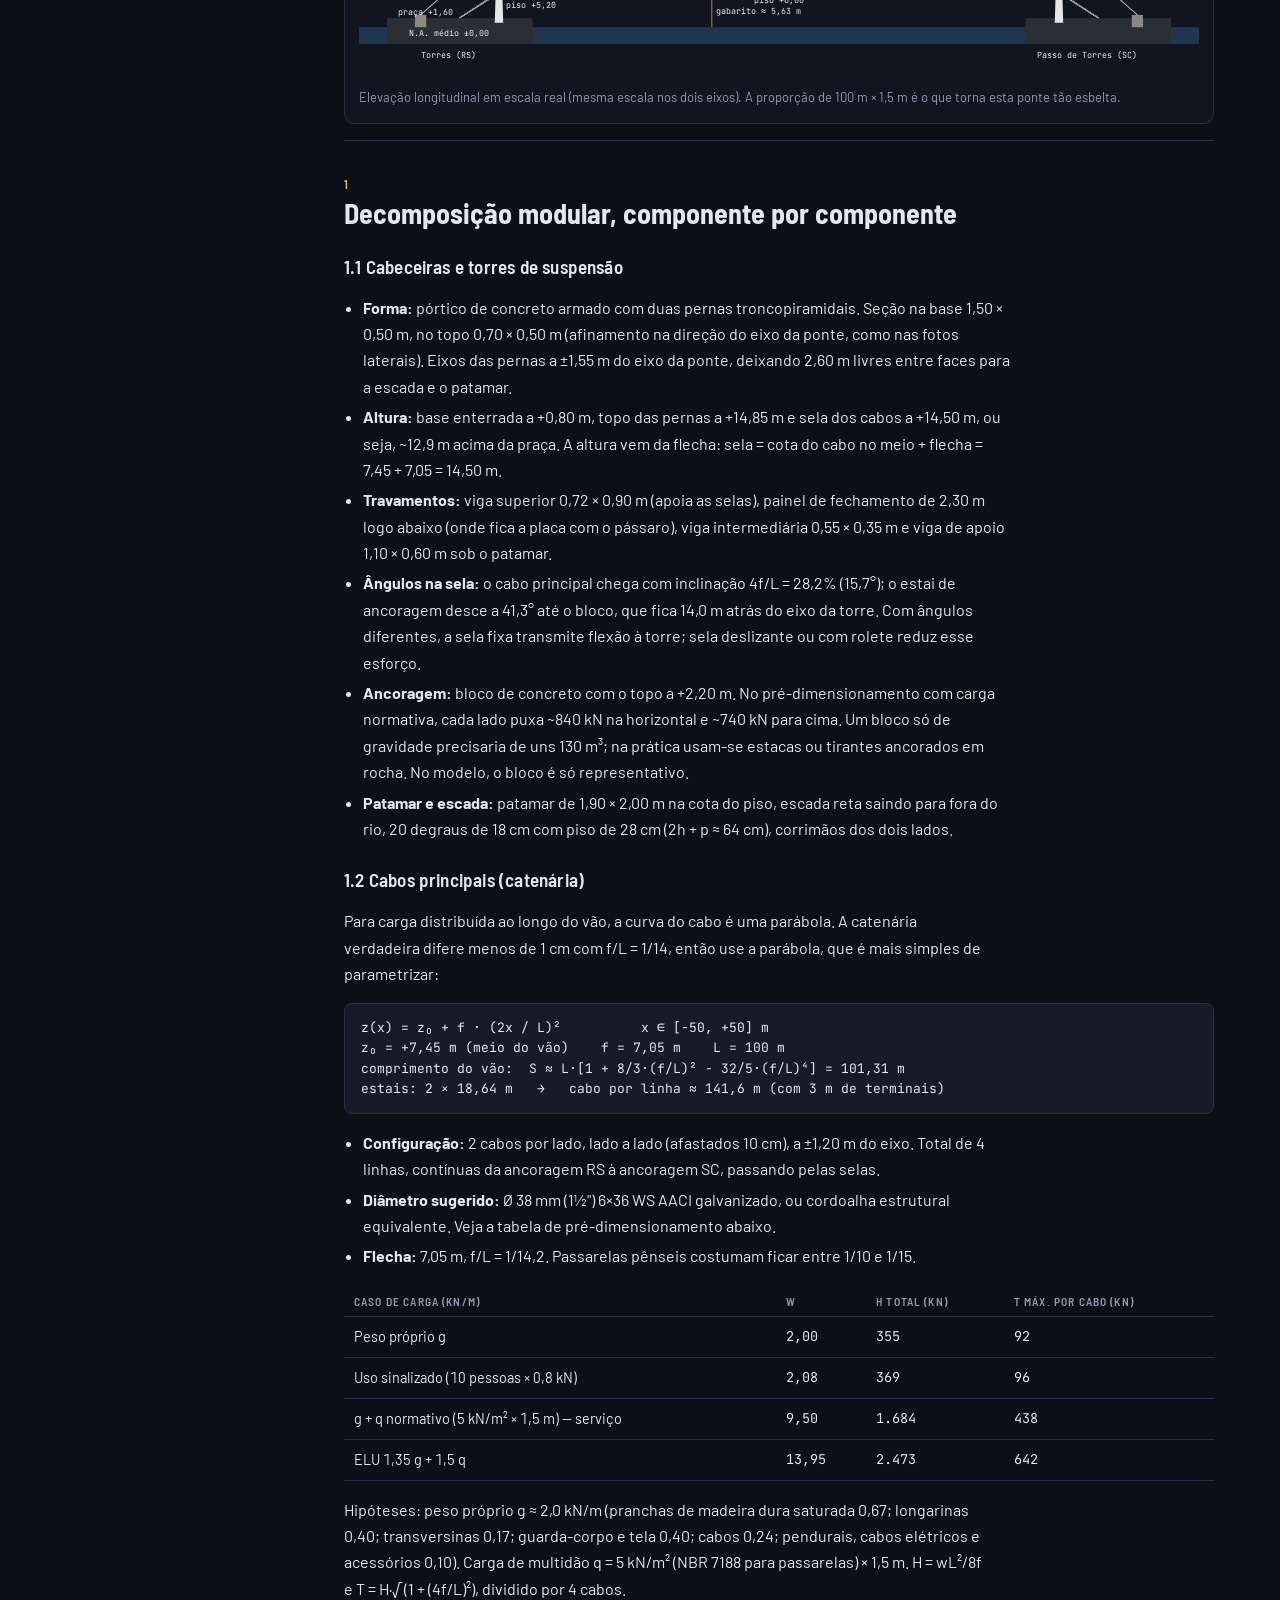
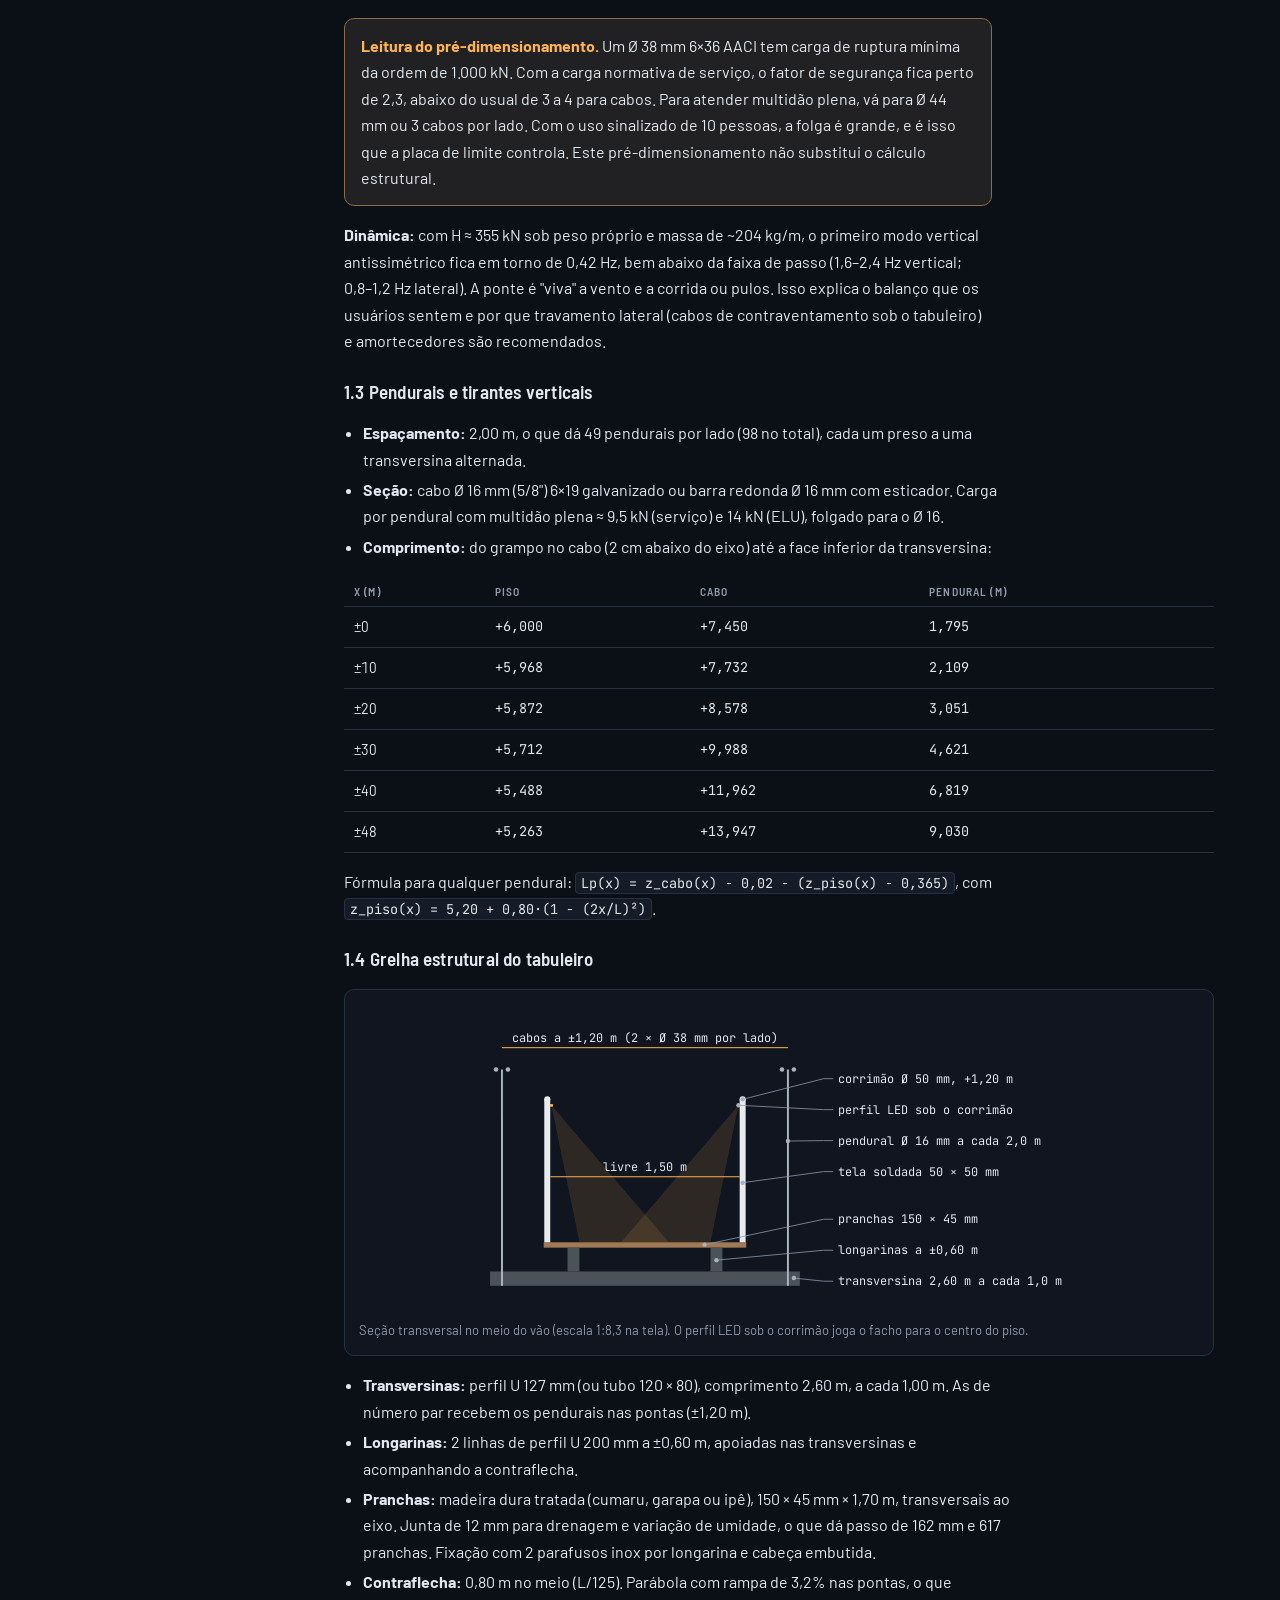
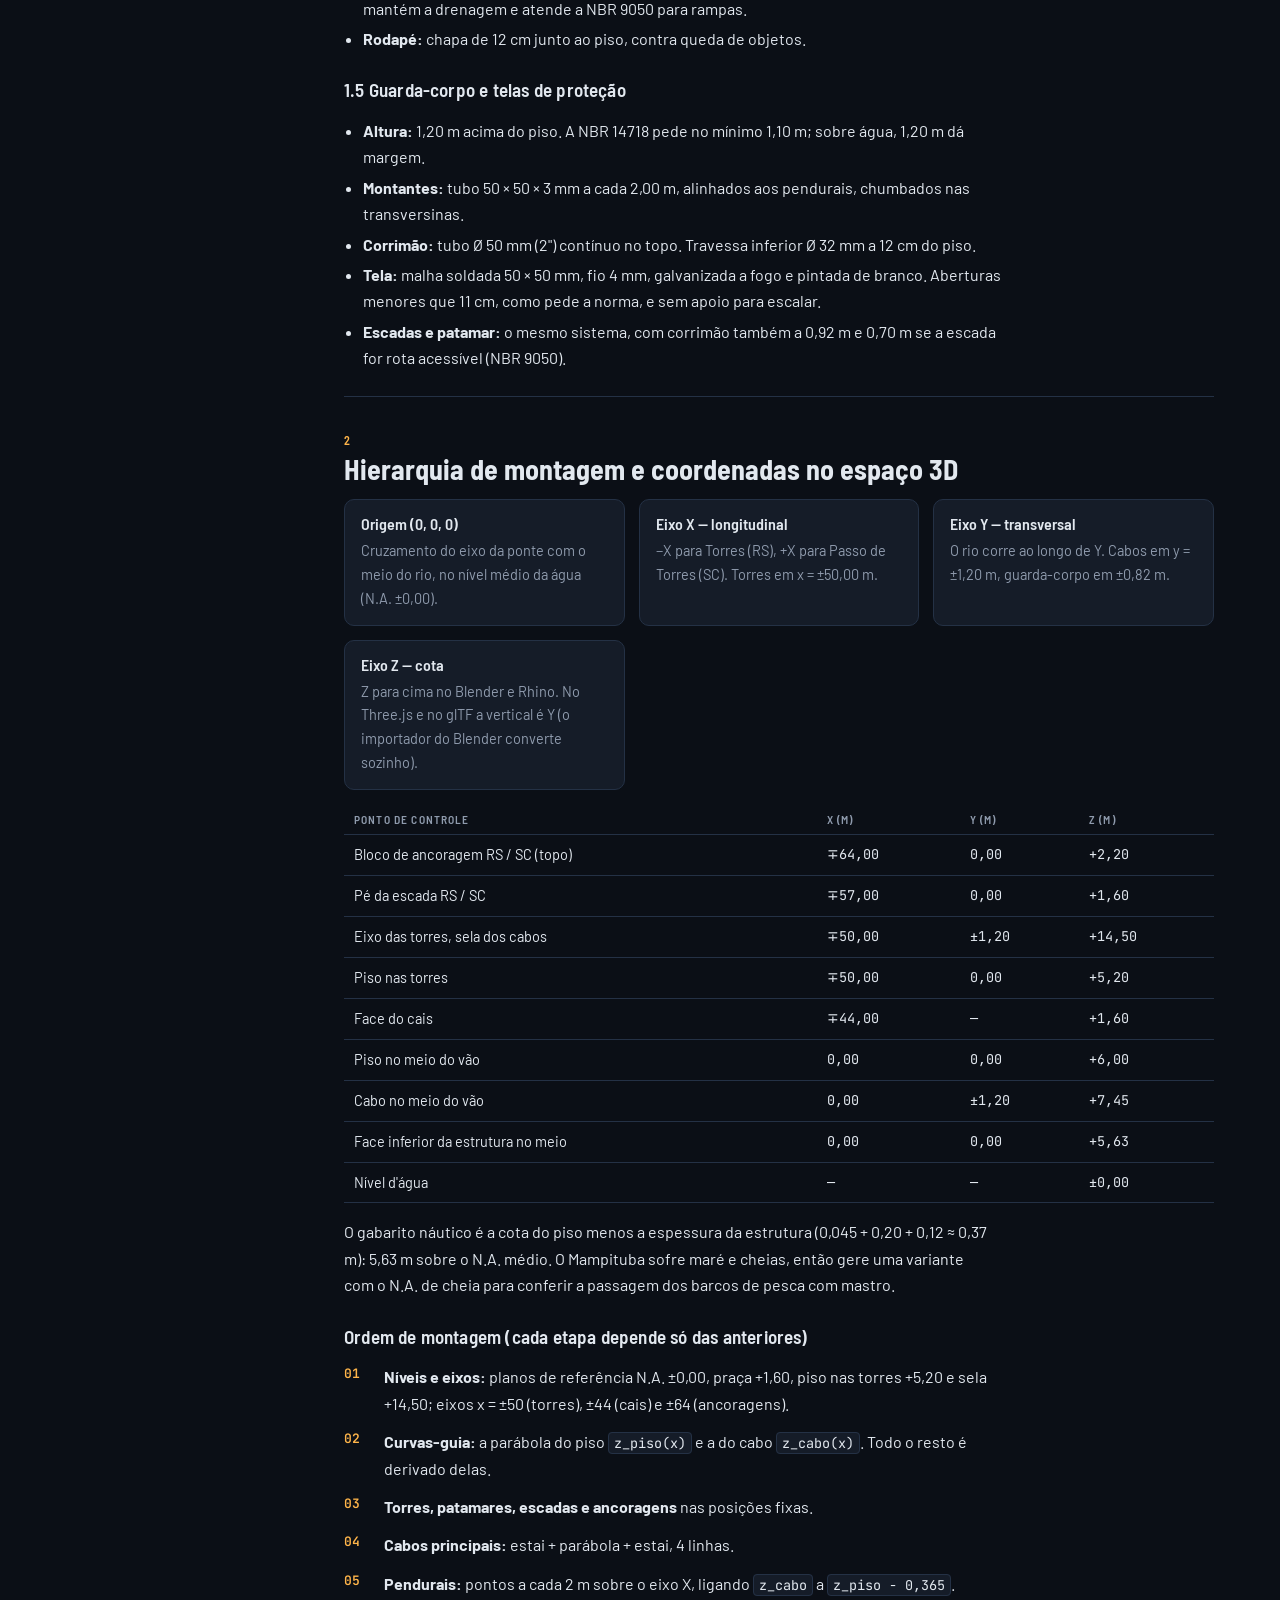
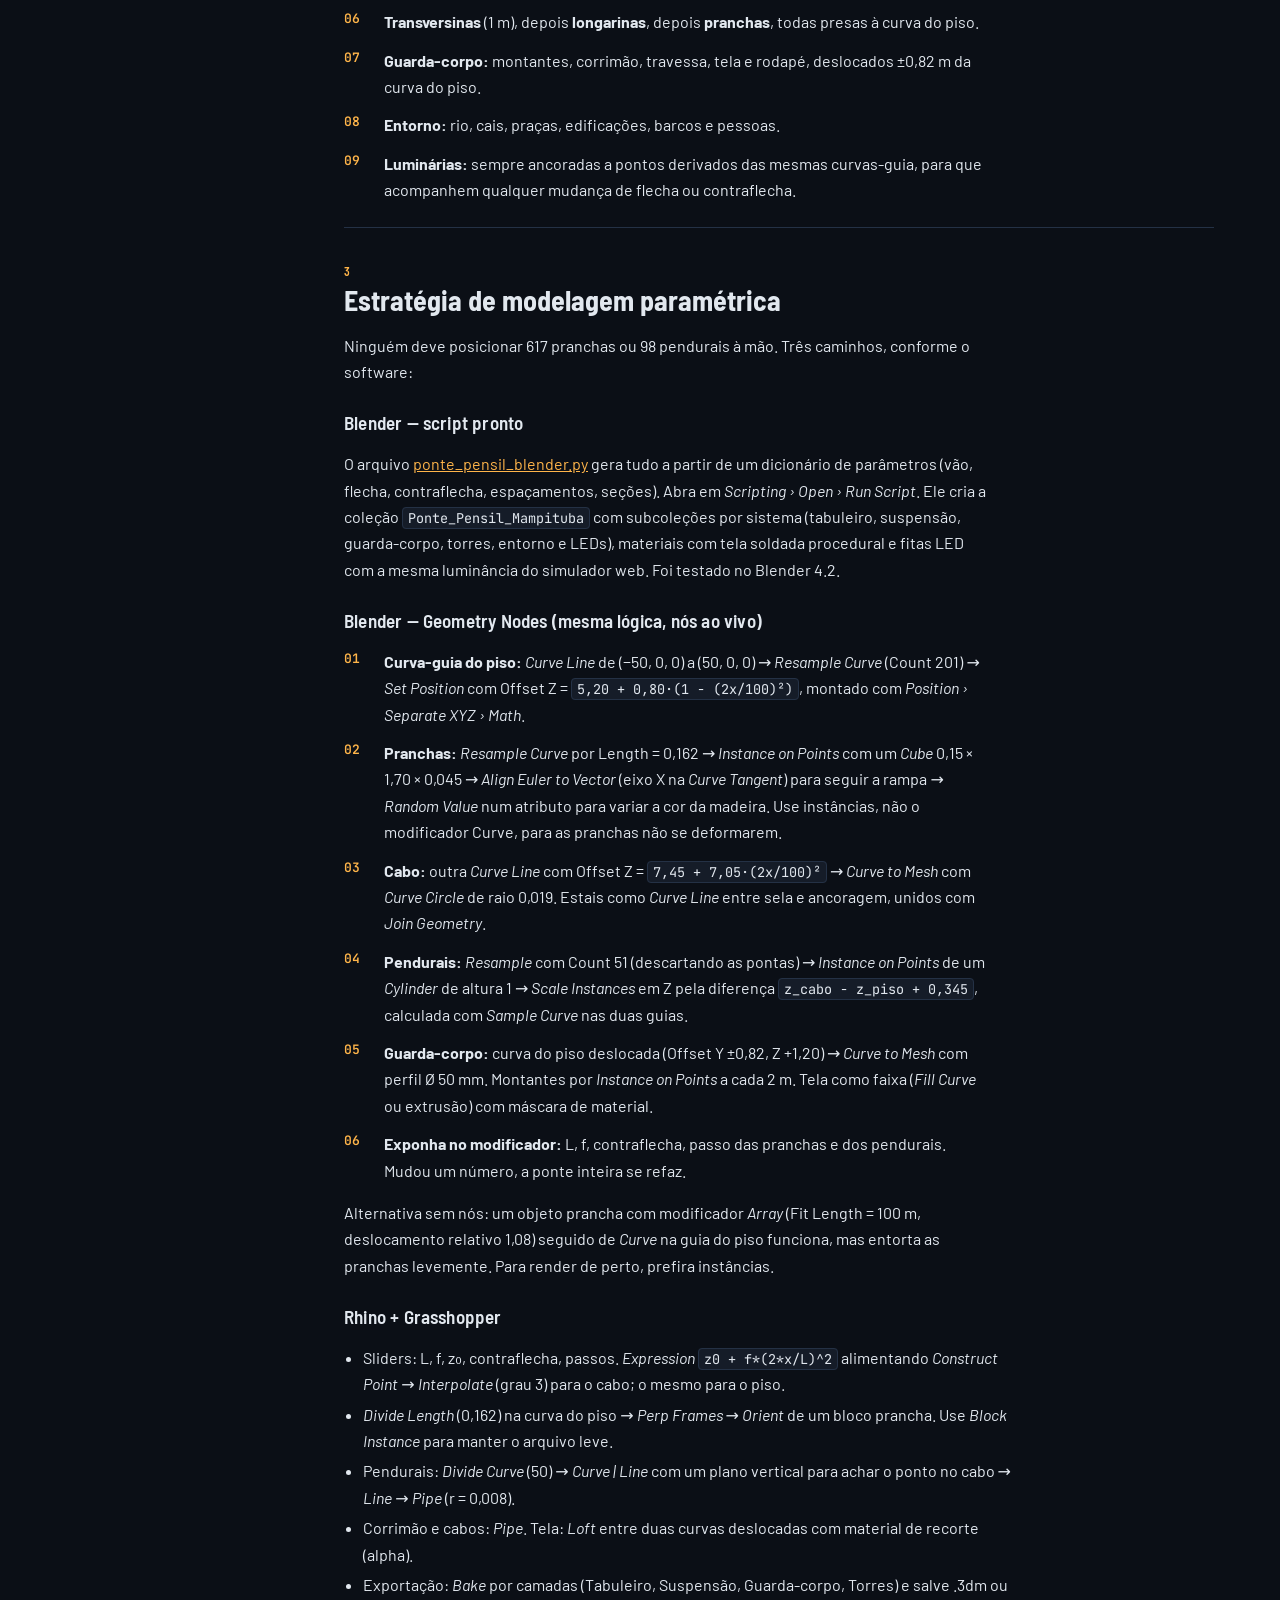
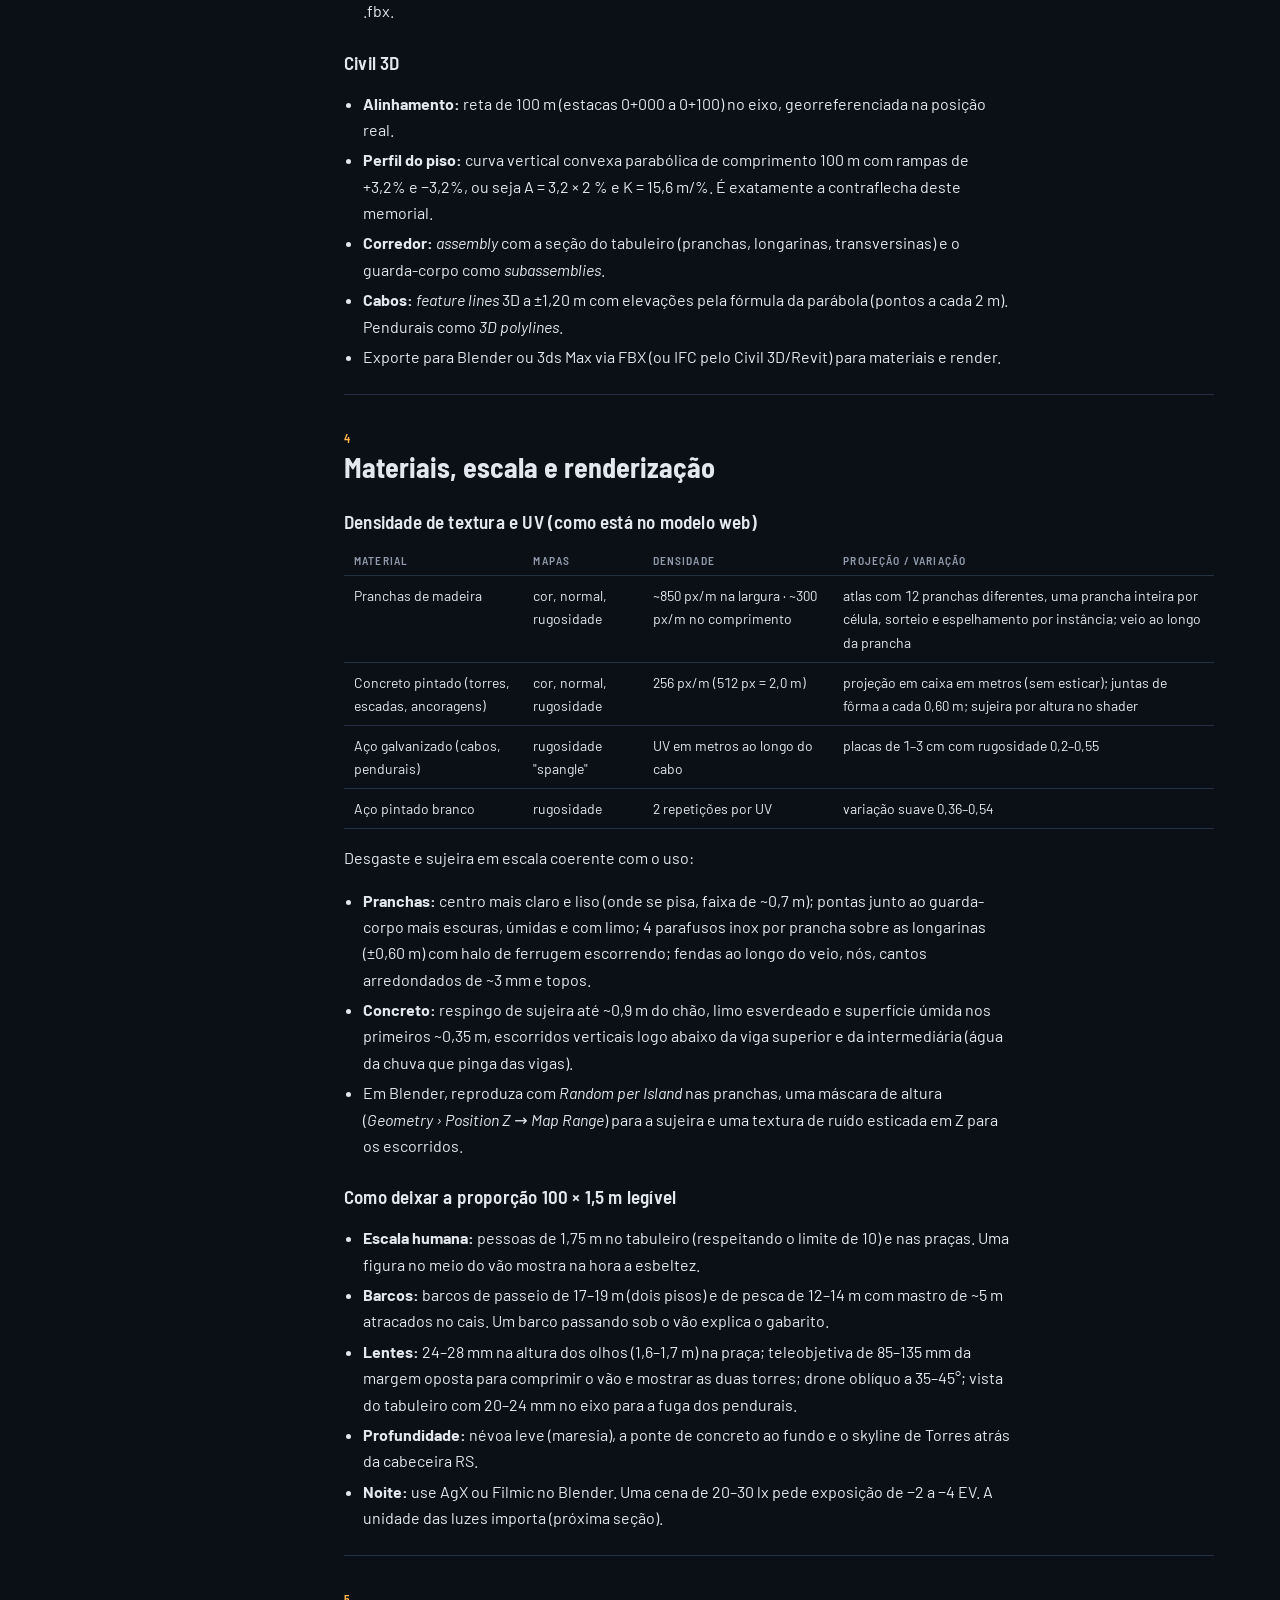
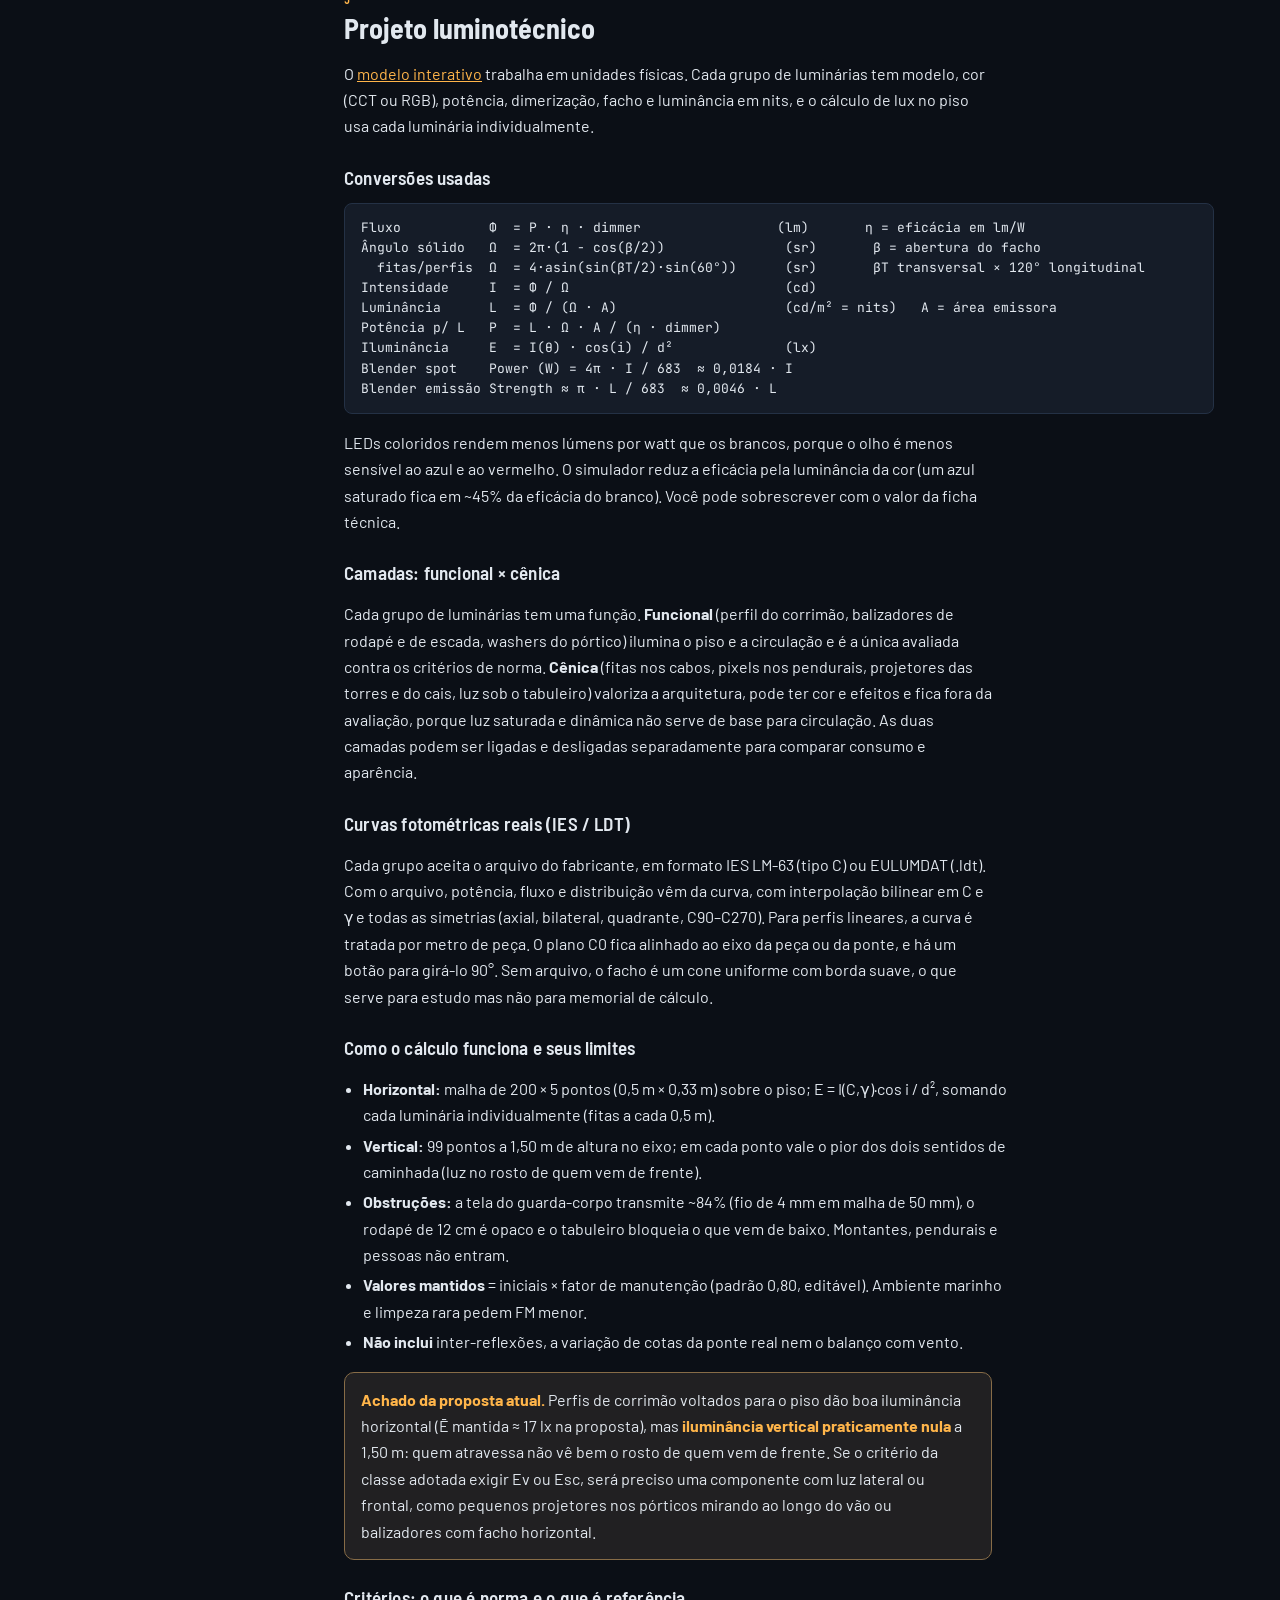
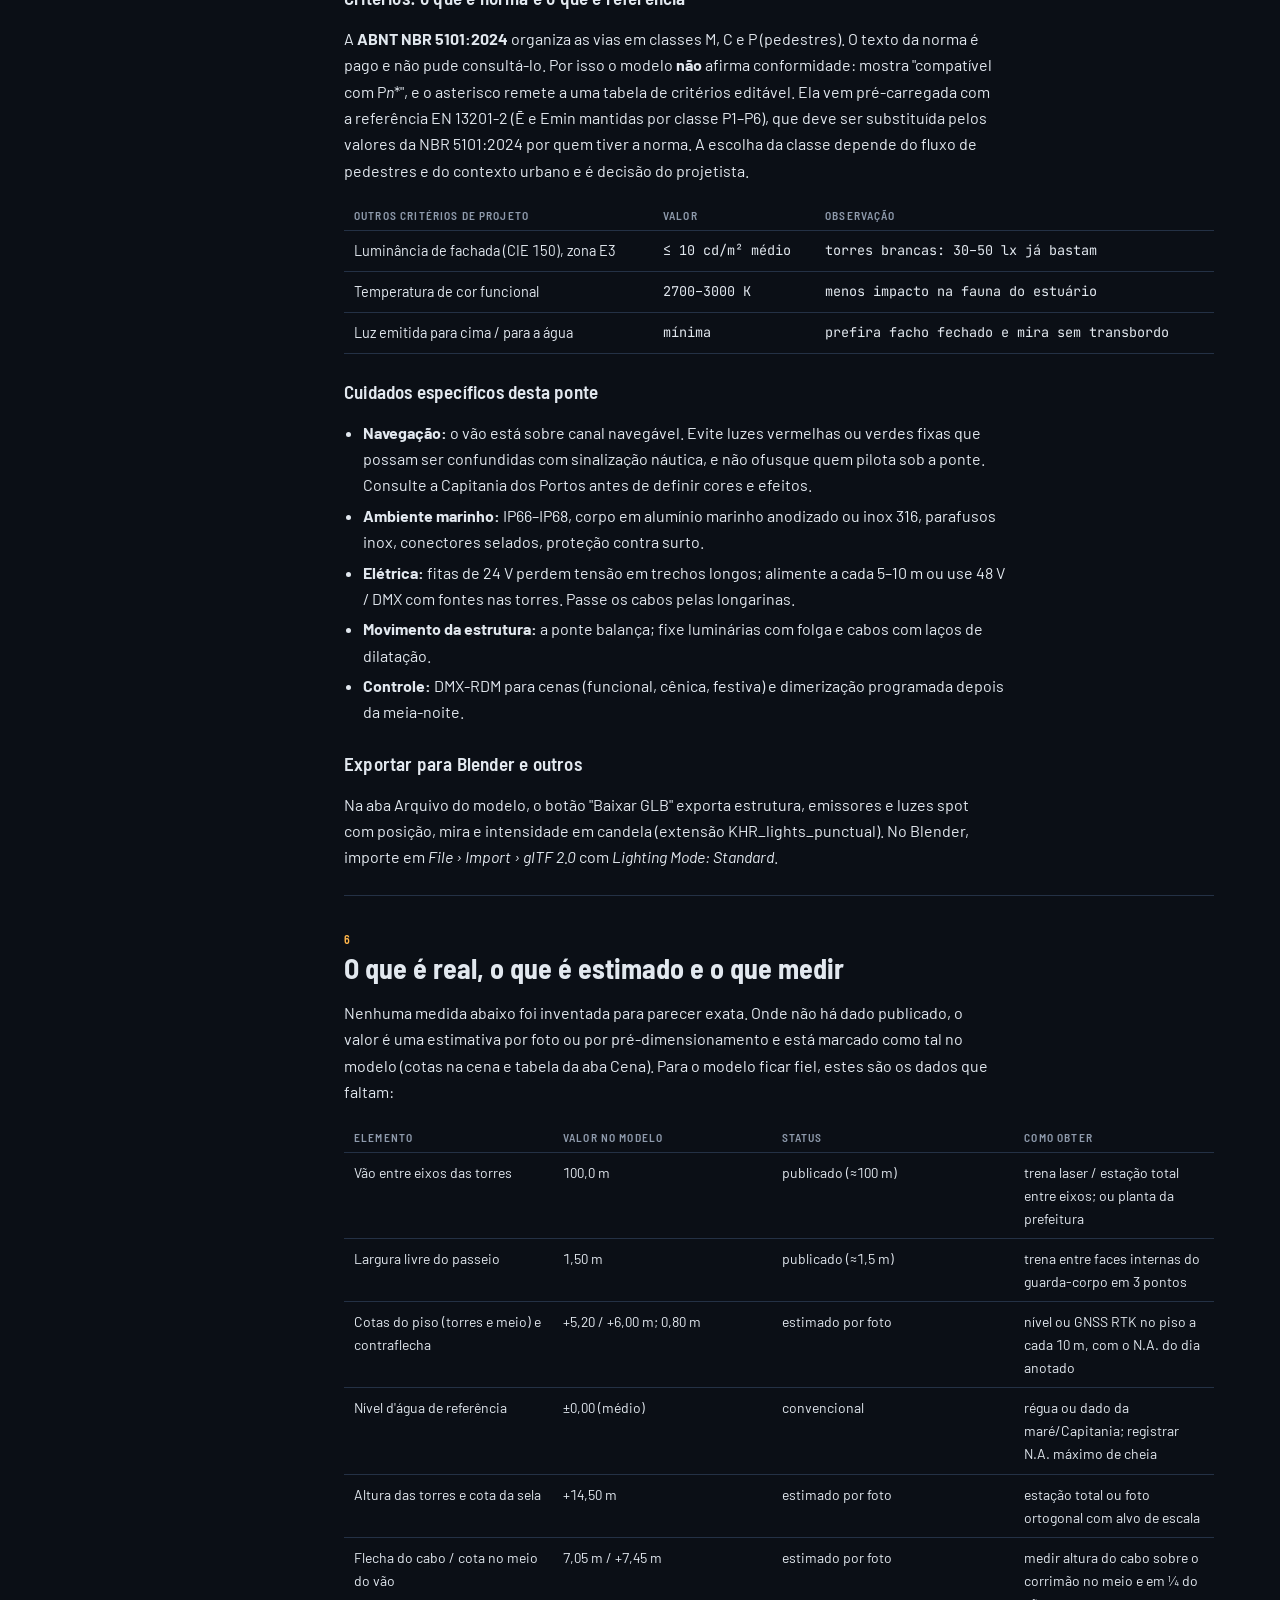
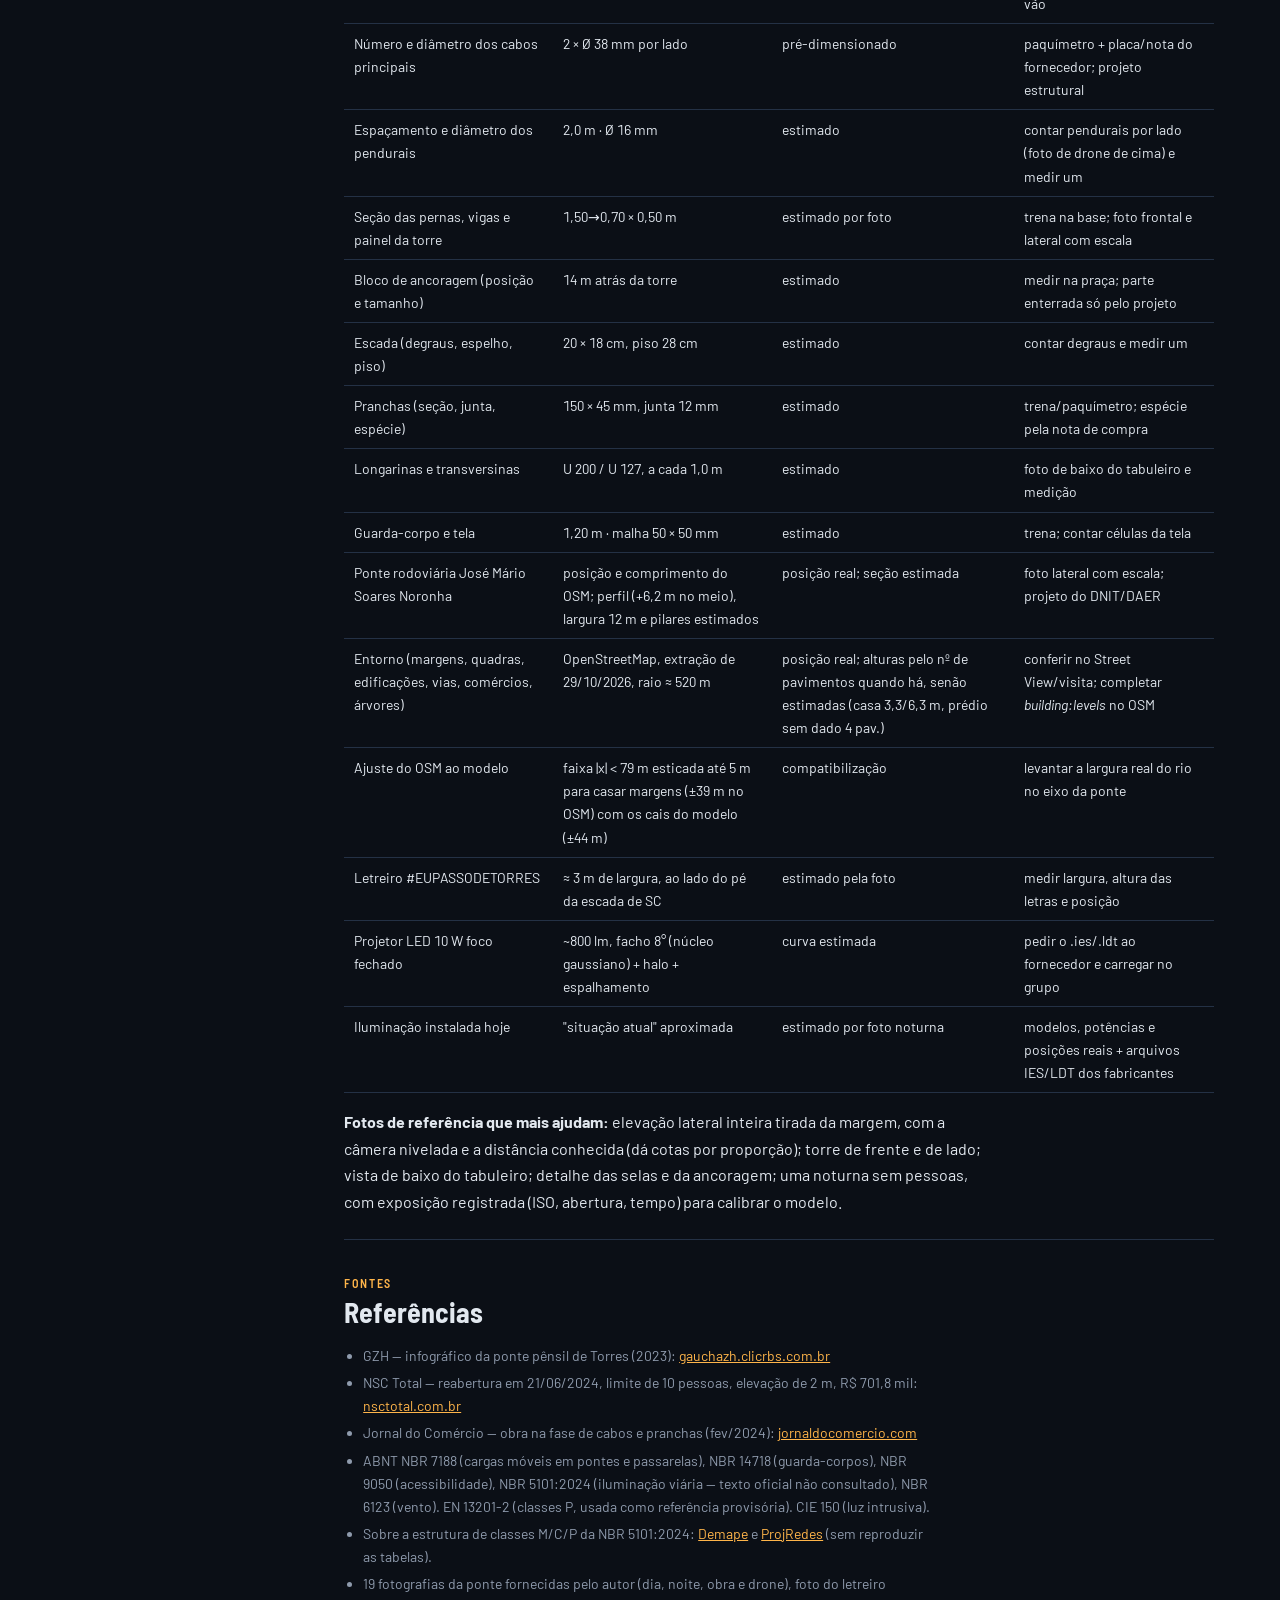
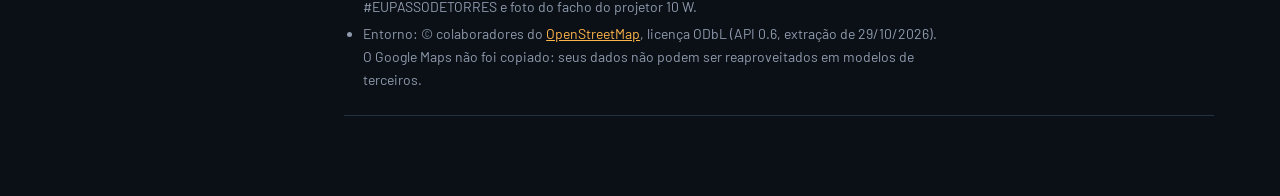
==== commit fdb40e26: "Entorno real (OSM), árvores, letreiro #EUPASSODETORRES, projetor 10 W com facho volumétrico e editor" ====
--- a/guia.html
+++ b/guia.html
@@ -352,7 +352,11 @@
     <tr><td>Pranchas (seção, junta, espécie)</td><td>150 × 45 mm, junta 12 mm</td><td>estimado</td><td>trena/paquímetro; espécie pela nota de compra</td></tr>
     <tr><td>Longarinas e transversinas</td><td>U 200 / U 127, a cada 1,0 m</td><td>estimado</td><td>foto de baixo do tabuleiro e medição</td></tr>
     <tr><td>Guarda-corpo e tela</td><td>1,20 m · malha 50 × 50 mm</td><td>estimado</td><td>trena; contar células da tela</td></tr>
-    <tr><td>Posição da ponte de concreto Anita Garibaldi</td><td>280 m rio acima</td><td>aproximado</td><td>imagem de satélite georreferenciada</td></tr>
+    <tr><td>Ponte rodoviária José Mário Soares Noronha</td><td>posição e comprimento do OSM; perfil (+6,2 m no meio), largura 12 m e pilares estimados</td><td>posição real; seção estimada</td><td>foto lateral com escala; projeto do DNIT/DAER</td></tr>
+    <tr><td>Entorno (margens, quadras, edificações, vias, comércios, árvores)</td><td>OpenStreetMap, extração de 29/10/2026, raio ≈ 520 m</td><td>posição real; alturas pelo nº de pavimentos quando há, senão estimadas (casa 3,3/6,3 m, prédio sem dado 4 pav.)</td><td>conferir no Street View/visita; completar <i>building:levels</i> no OSM</td></tr>
+    <tr><td>Ajuste do OSM ao modelo</td><td>faixa |x| &lt; 79 m esticada até 5 m para casar margens (±39 m no OSM) com os cais do modelo (±44 m)</td><td>compatibilização</td><td>levantar a largura real do rio no eixo da ponte</td></tr>
+    <tr><td>Letreiro #EUPASSODETORRES</td><td>≈ 3 m de largura, ao lado do pé da escada de SC</td><td>estimado pela foto</td><td>medir largura, altura das letras e posição</td></tr>
+    <tr><td>Projetor LED 10 W foco fechado</td><td>~800 lm, facho 8° (núcleo gaussiano) + halo + espalhamento</td><td>curva estimada</td><td>pedir o .ies/.ldt ao fornecedor e carregar no grupo</td></tr>
     <tr><td>Iluminação instalada hoje</td><td>"situação atual" aproximada</td><td>estimado por foto noturna</td><td>modelos, potências e posições reais + arquivos IES/LDT dos fabricantes</td></tr>
   </table></div>
   <p><b>Fotos de referência que mais ajudam:</b> elevação lateral inteira tirada da margem, com a câmera nivelada e a distância conhecida (dá cotas por proporção); torre de frente e de lado; vista de baixo do tabuleiro; detalhe das selas e da ancoragem; uma noturna sem pessoas, com exposição registrada (ISO, abertura, tempo) para calibrar o modelo.</p>
@@ -366,7 +370,8 @@
     <li>Jornal do Comércio — obra na fase de cabos e pranchas (fev/2024): <a href="https://www.jornaldocomercio.com/geral/2024/02/1143352-apos-um-ano-de-rompimento-ponte-pensil-de-torres-esta-prestes-a-ser-concluida.html">jornaldocomercio.com</a></li>
     <li>ABNT NBR 7188 (cargas móveis em pontes e passarelas), NBR 14718 (guarda-corpos), NBR 9050 (acessibilidade), NBR 5101:2024 (iluminação viária — texto oficial não consultado), NBR 6123 (vento). EN 13201-2 (classes P, usada como referência provisória). CIE 150 (luz intrusiva).</li>
     <li>Sobre a estrutura de classes M/C/P da NBR 5101:2024: <a href="https://demape.com.br/classes-c-p-nbr-5101-2024-tabelas-lux-uniformidade-ti/">Demape</a> e <a href="https://projredes.com.br/artigo-luminotecnico.html">ProjRedes</a> (sem reproduzir as tabelas).</li>
-    <li>19 fotografias da ponte fornecidas pelo autor (dia, noite, obra e drone).</li>
+    <li>19 fotografias da ponte fornecidas pelo autor (dia, noite, obra e drone), foto do letreiro #EUPASSODETORRES e foto do facho do projetor 10 W.</li>
+    <li>Entorno: © colaboradores do <a href="https://www.openstreetmap.org/copyright">OpenStreetMap</a>, licença ODbL (API 0.6, extração de 29/10/2026). O Google Maps não foi copiado: seus dados não podem ser reaproveitados em modelos de terceiros.</li>
   </ul>
 </section>
 </main>
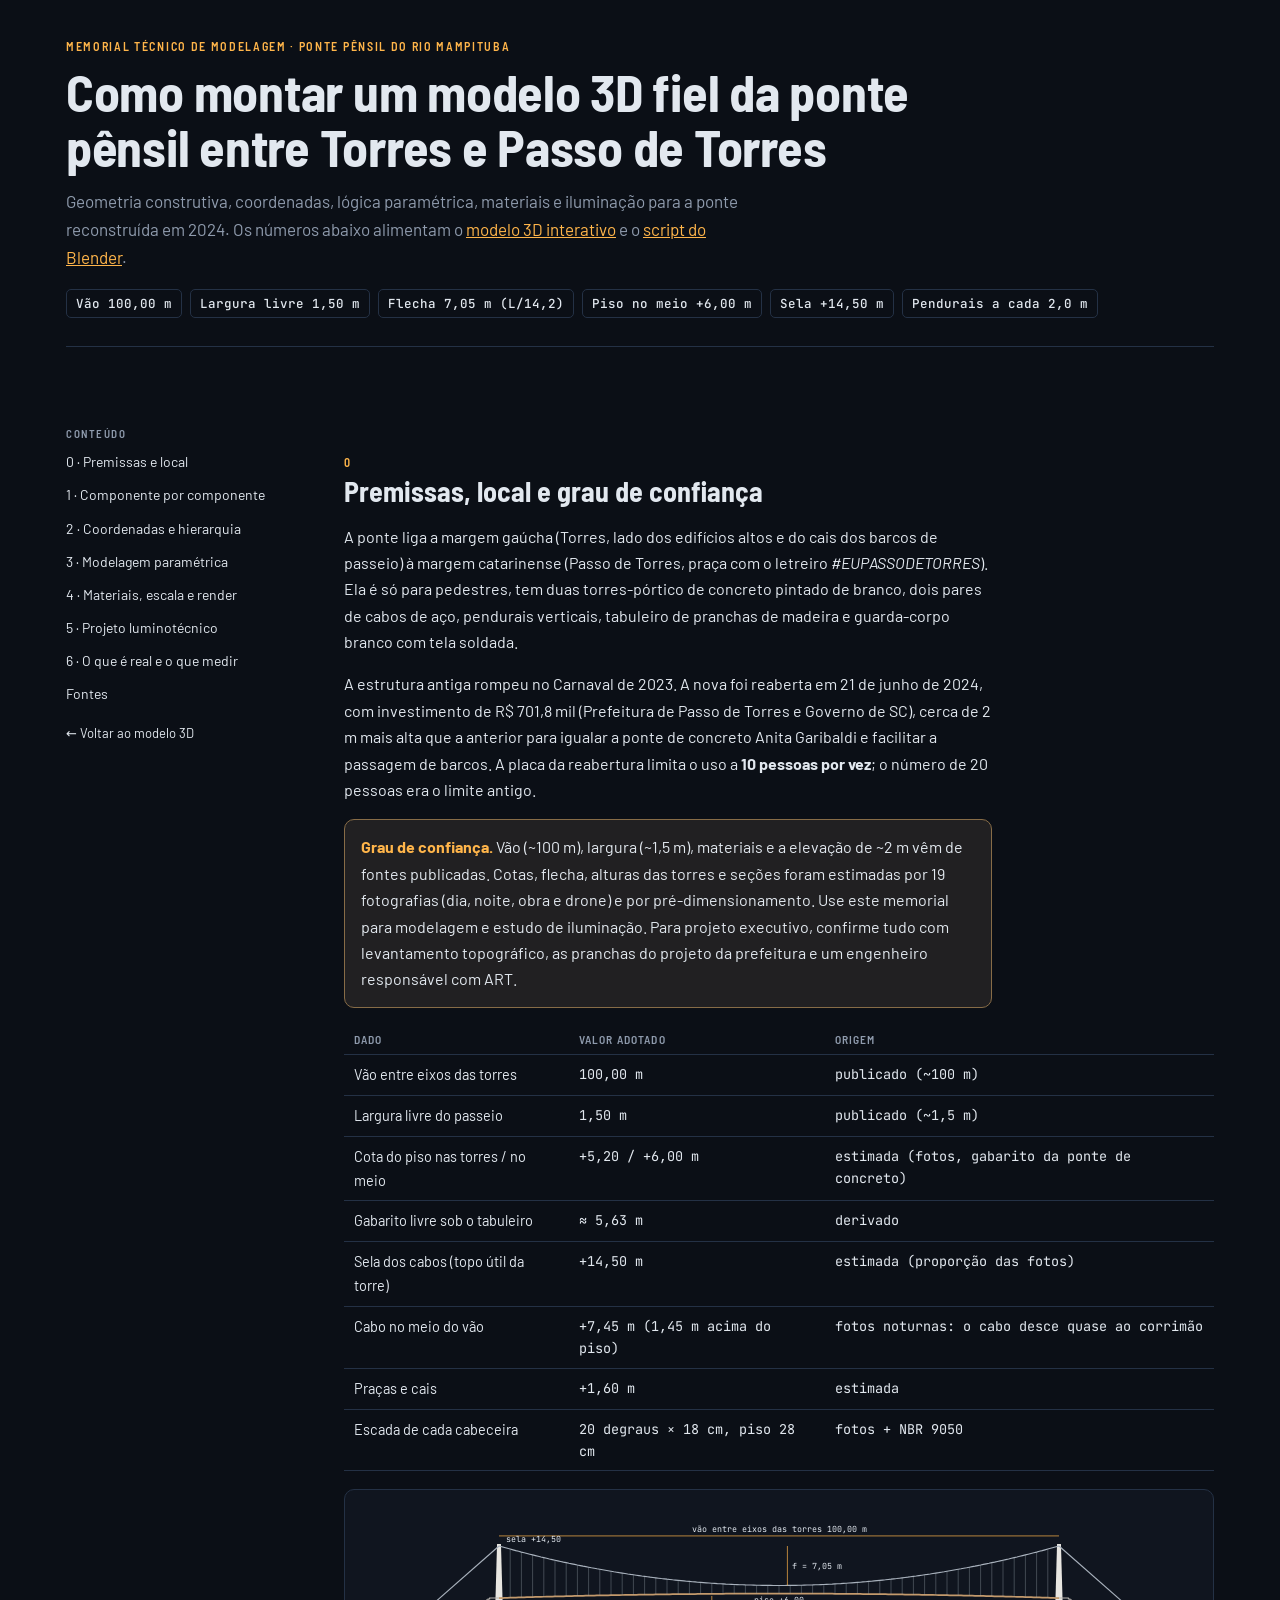
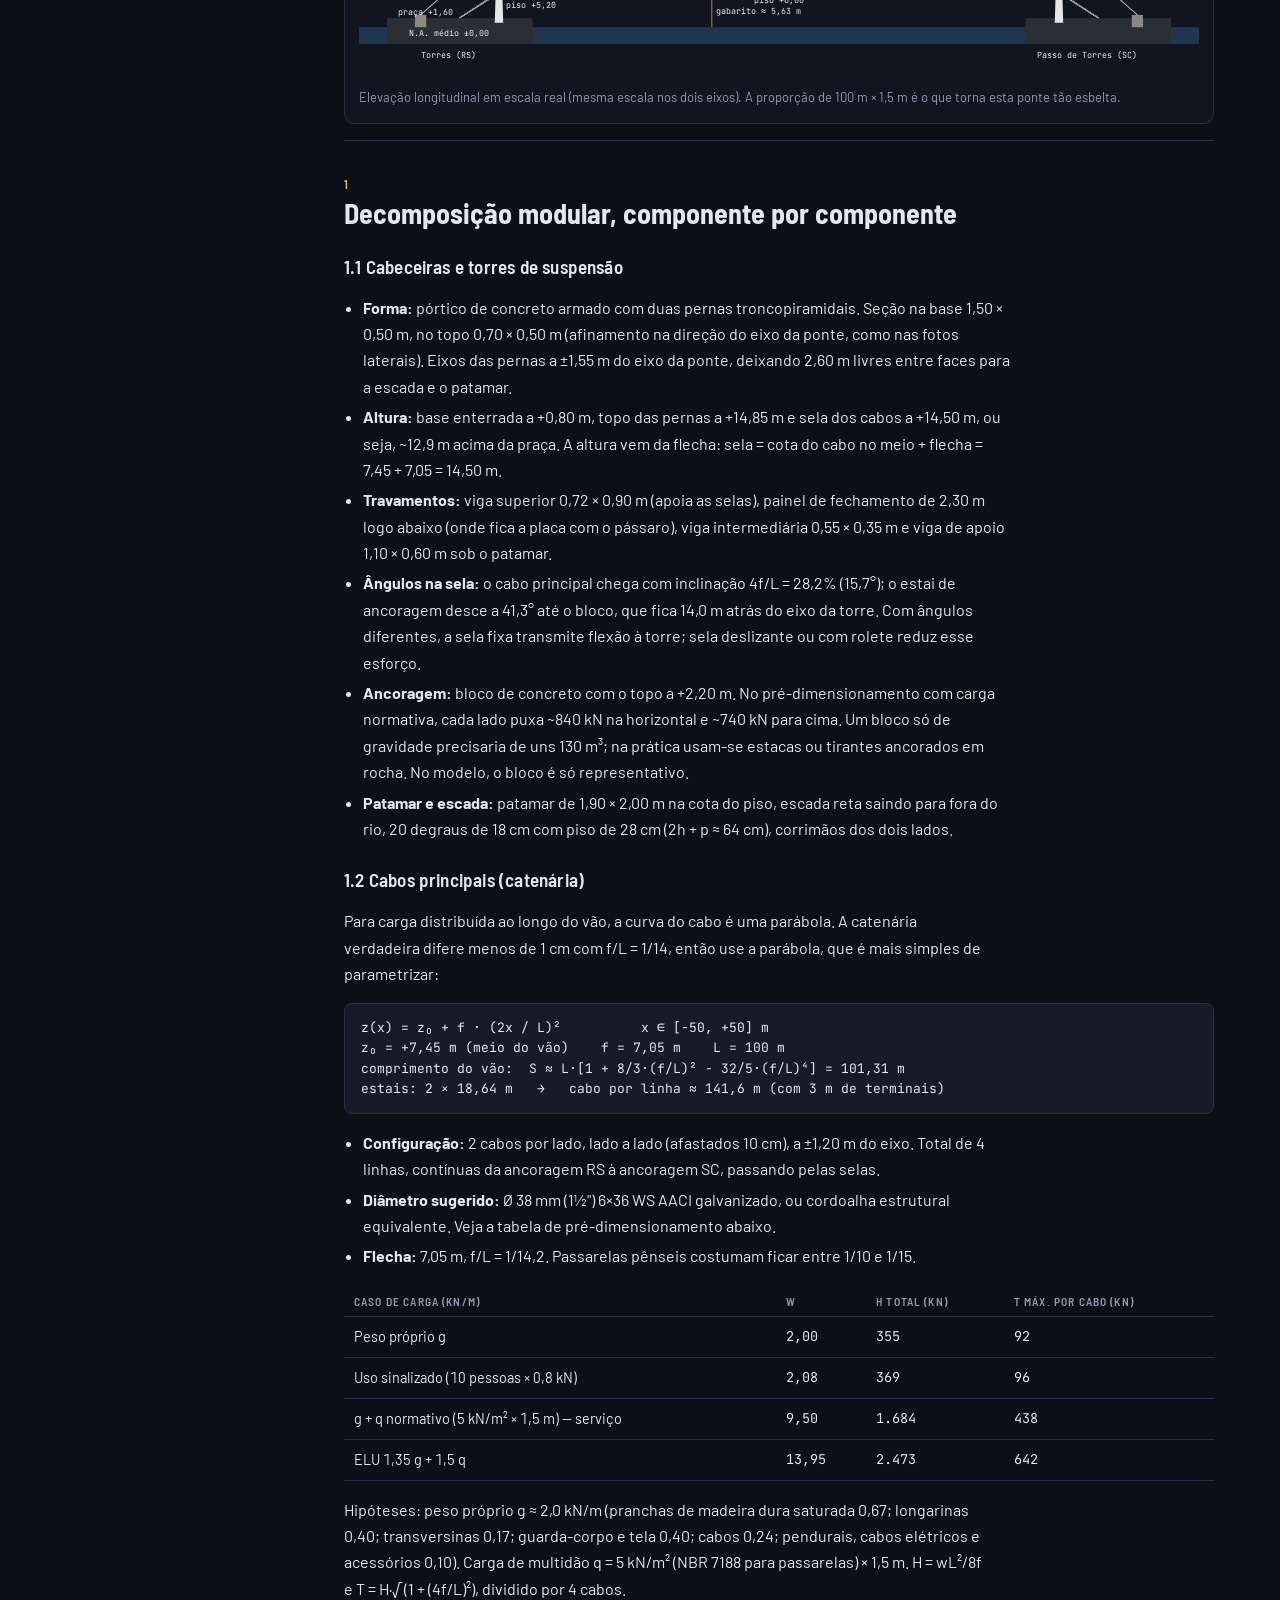
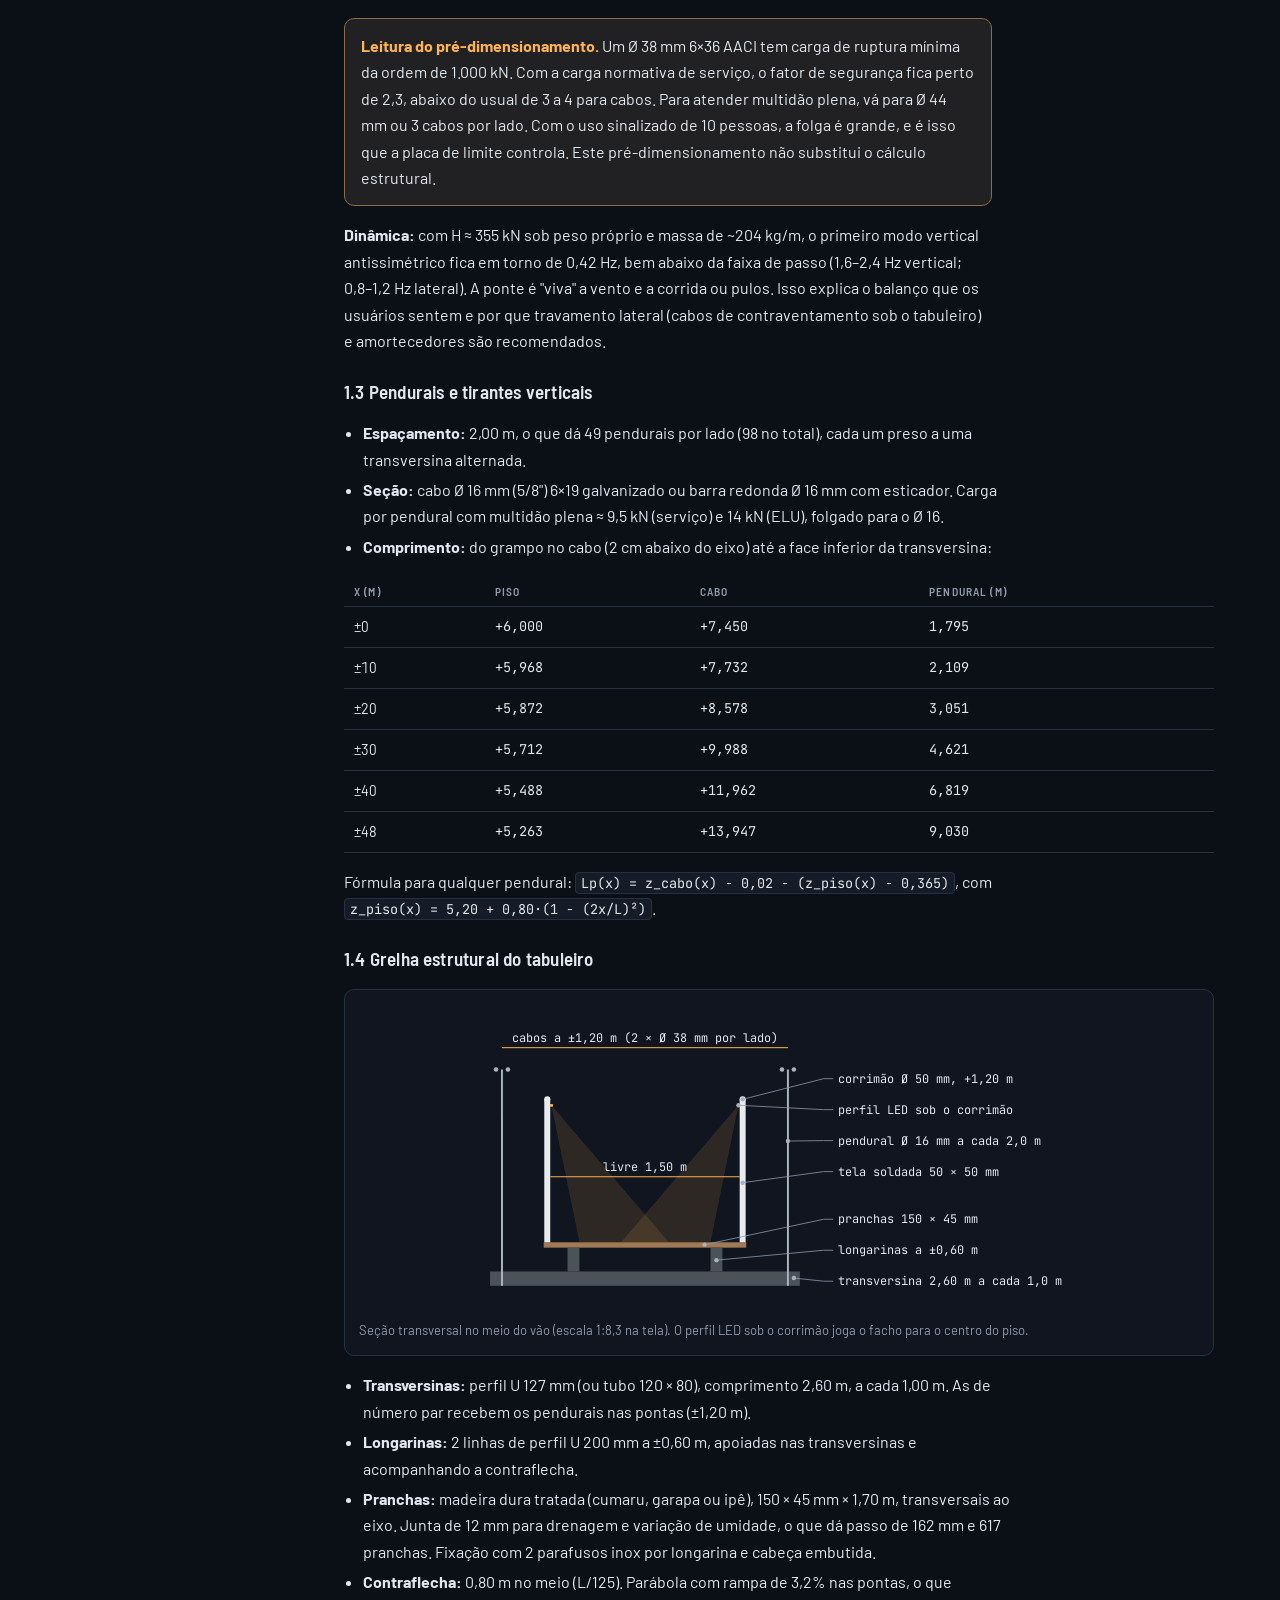
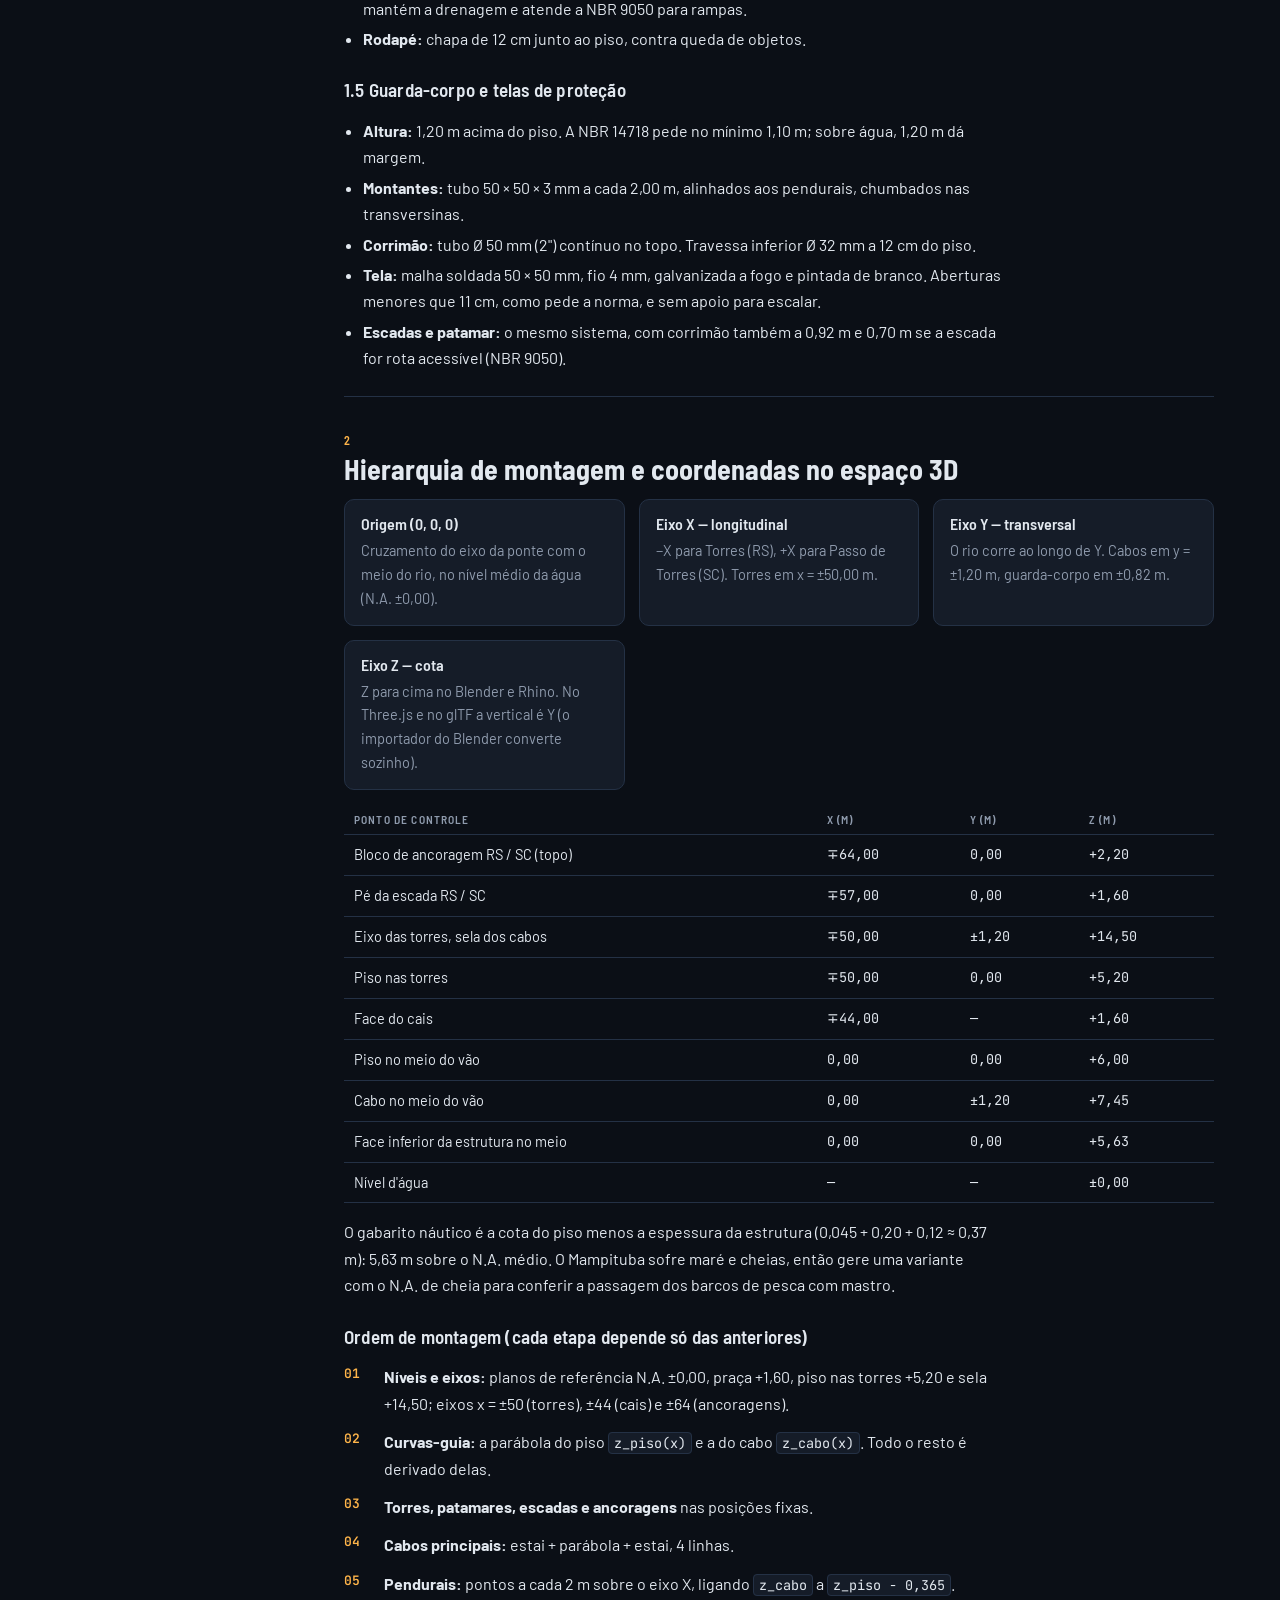
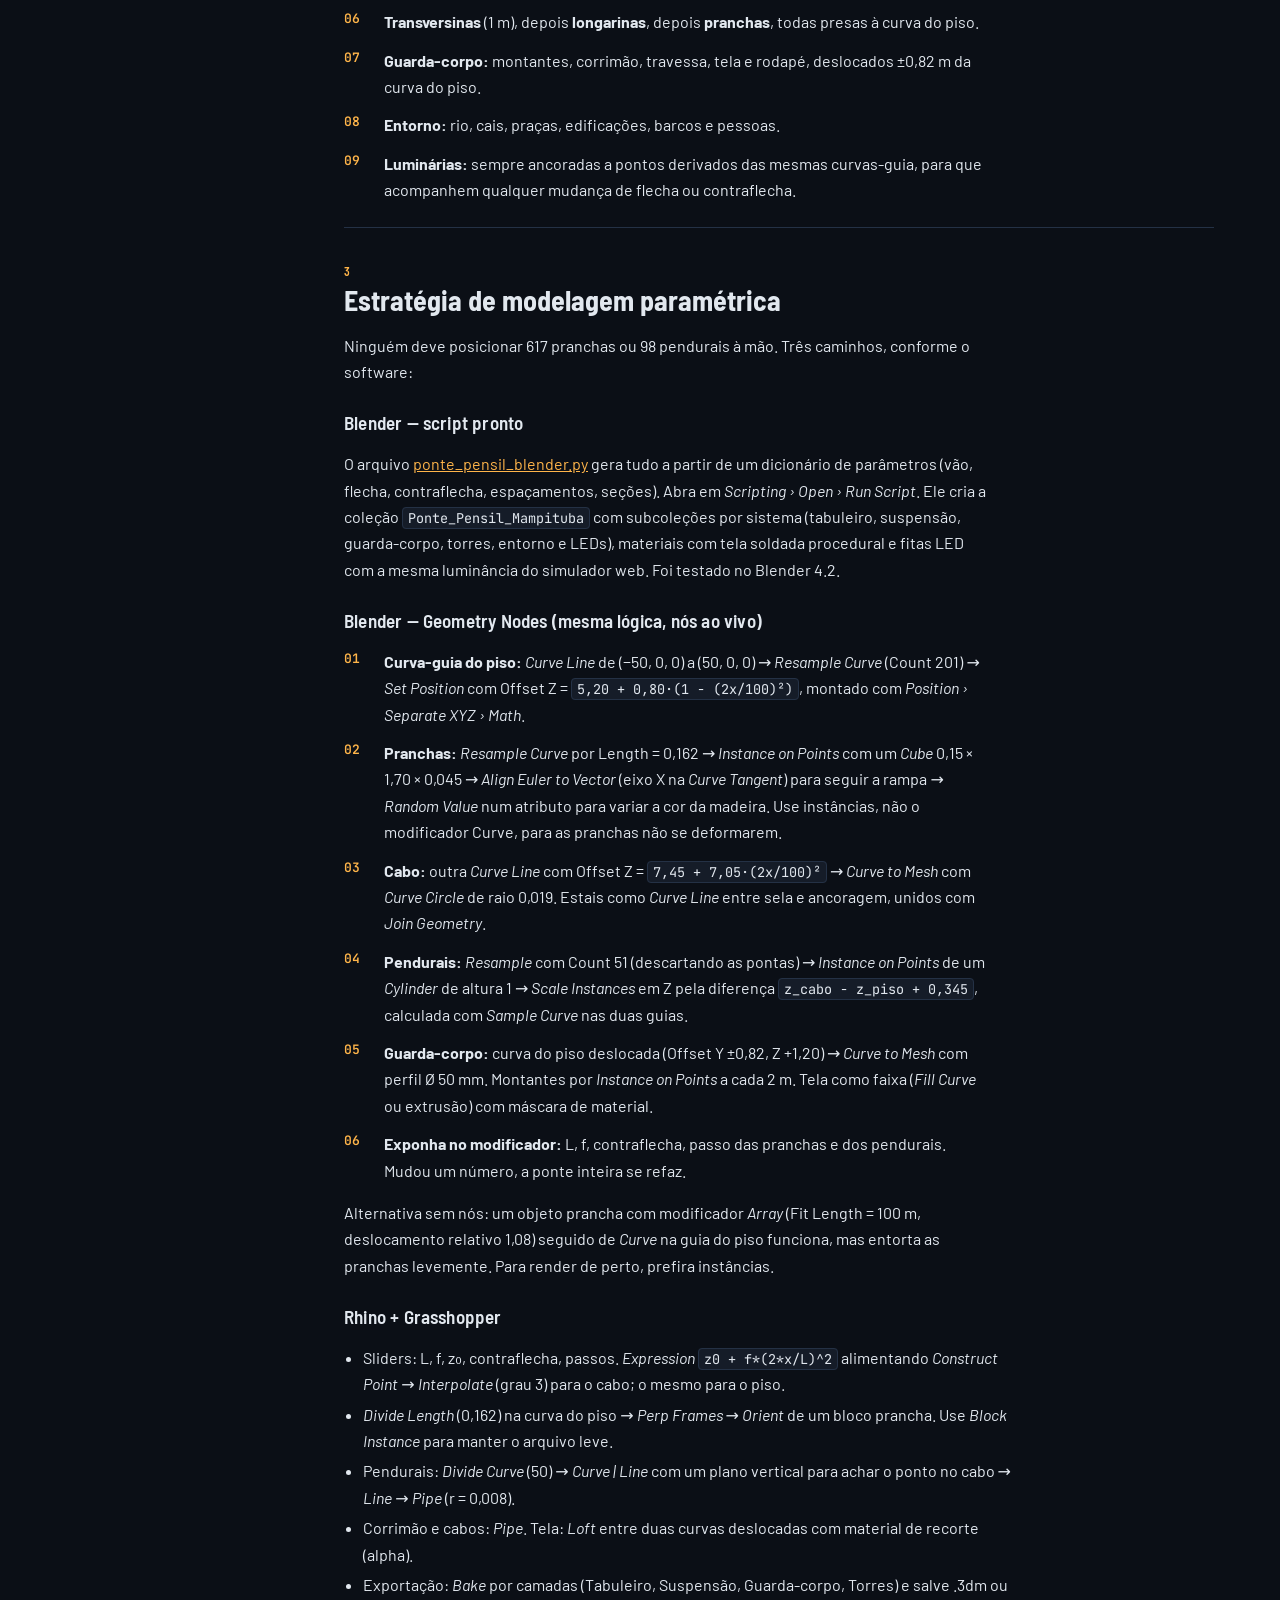
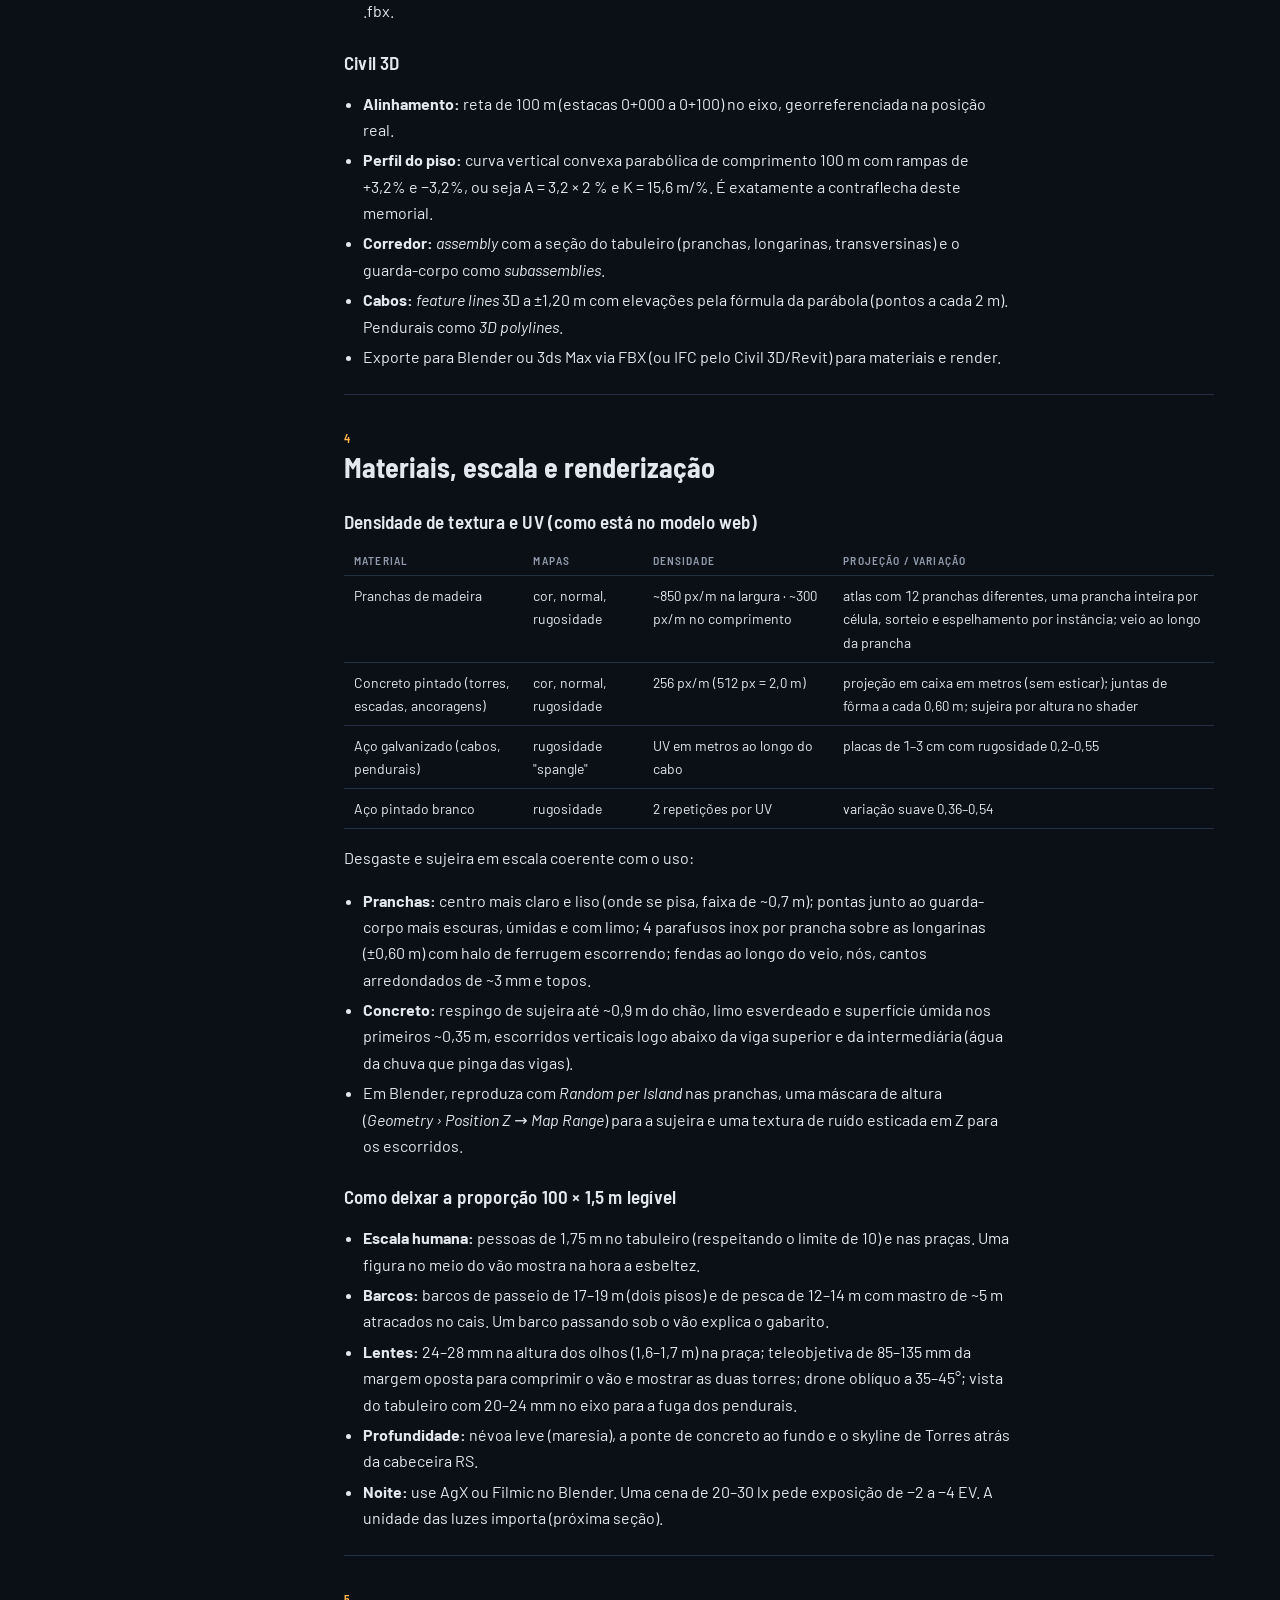
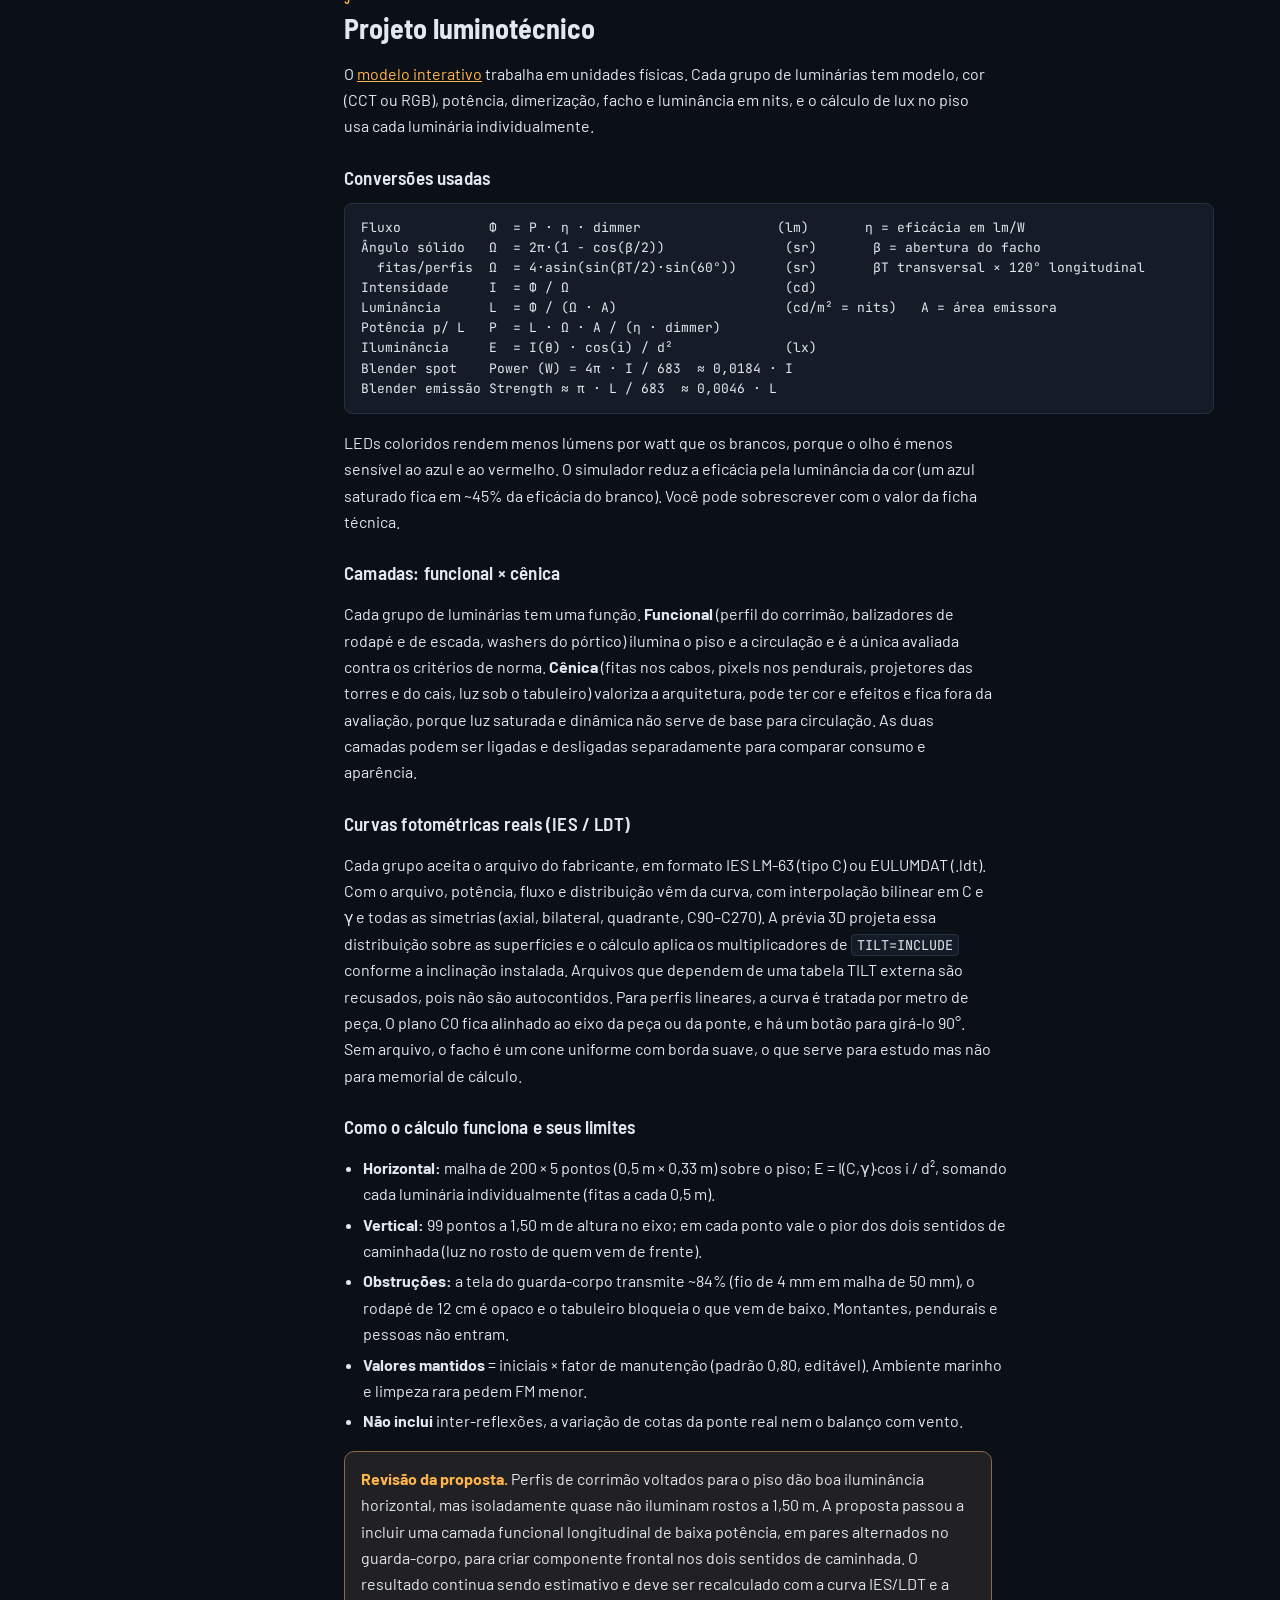
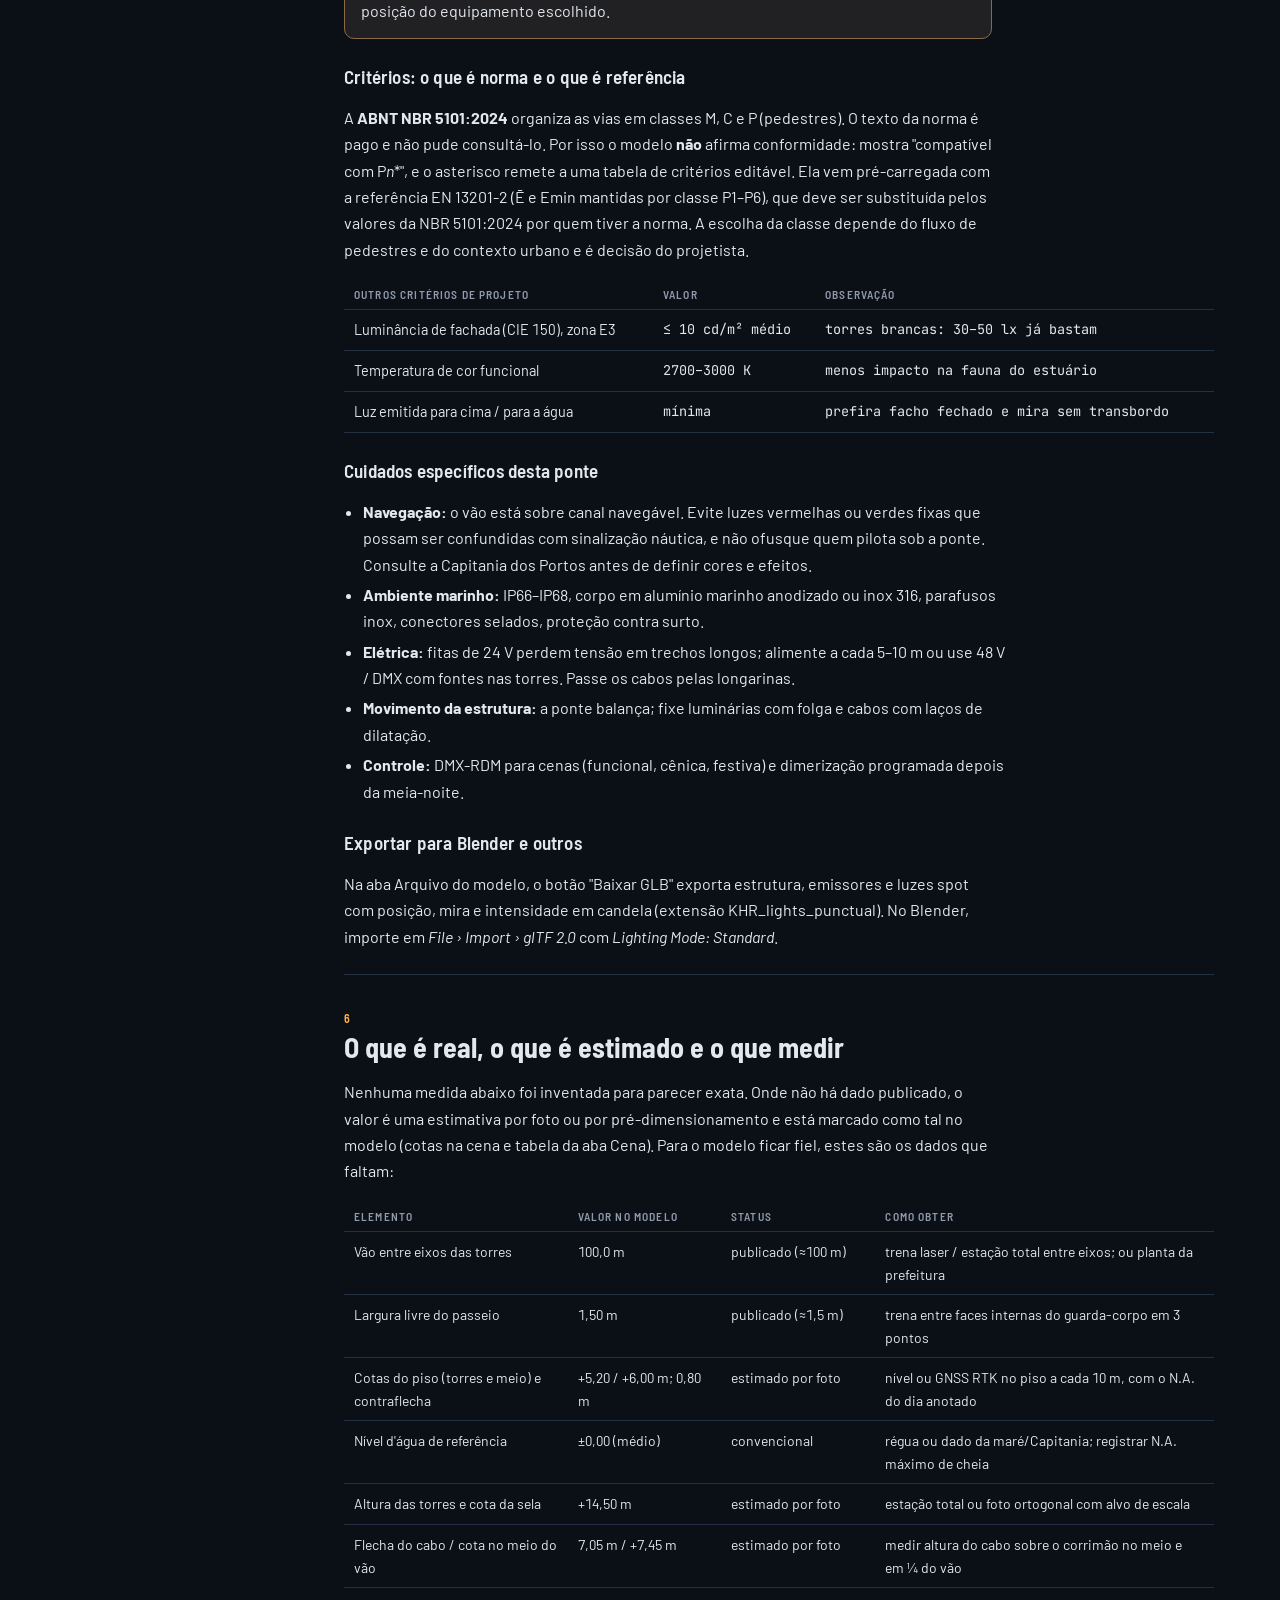
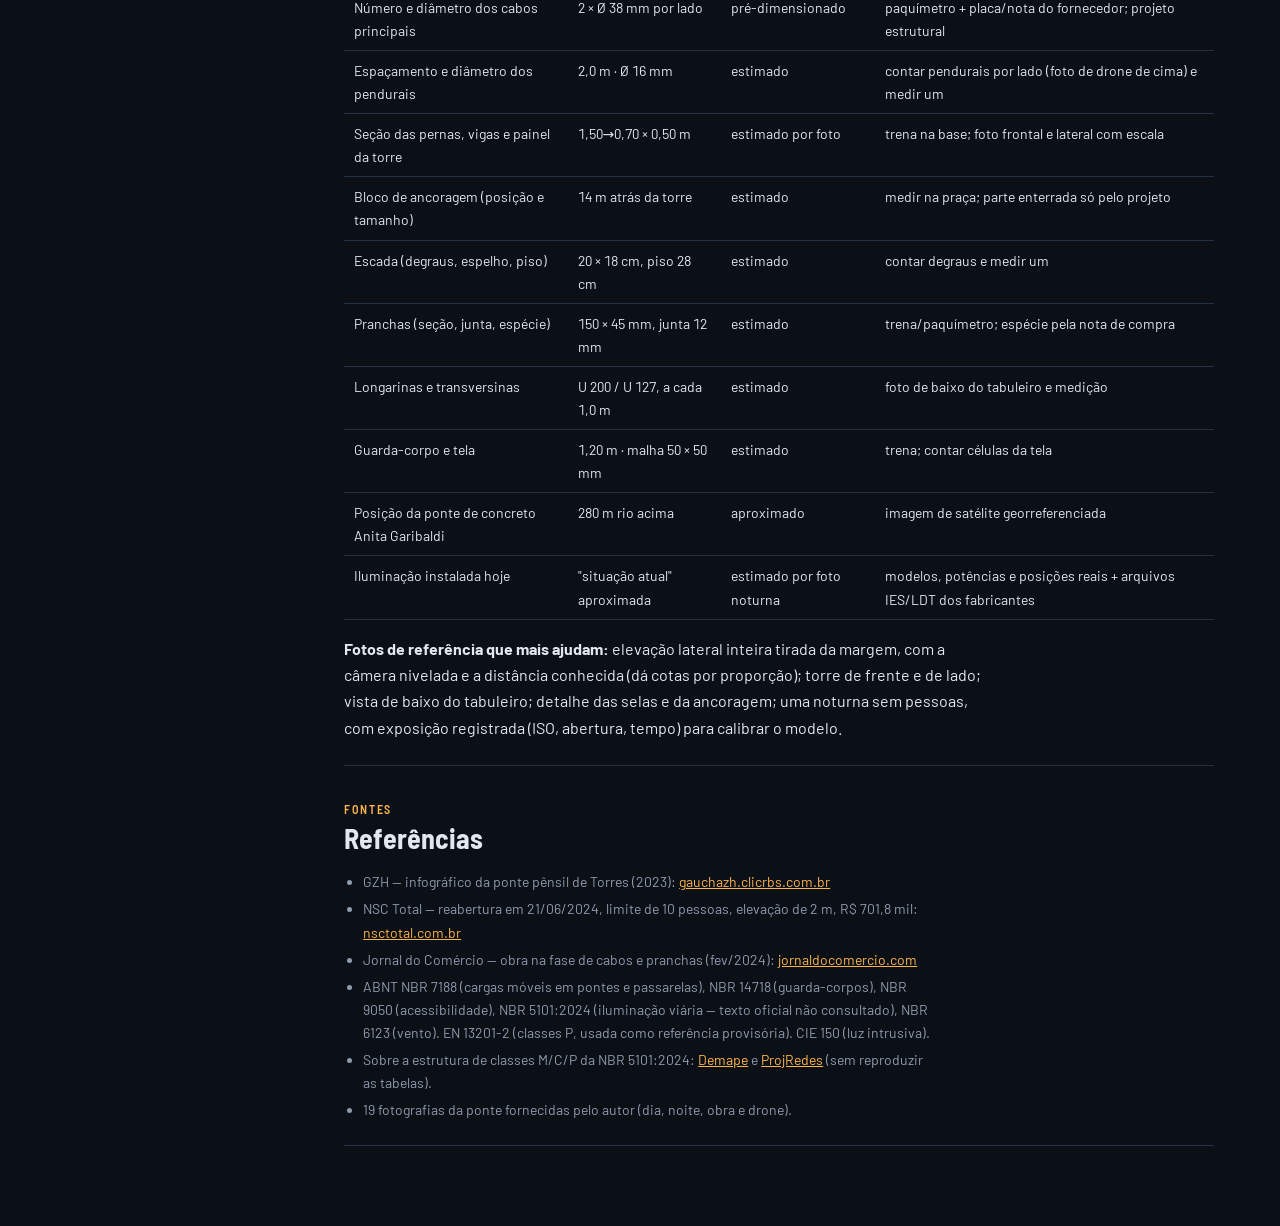
==== commit 2538388f: "Alterações feitas pelo Codex na pasta local (gravação etc.), preservadas antes do clone Co-Authored-" ====
--- a/guia.html
+++ b/guia.html
@@ -303,7 +303,7 @@
   <h3>Camadas: funcional × cênica</h3>
   <p>Cada grupo de luminárias tem uma função. <b>Funcional</b> (perfil do corrimão, balizadores de rodapé e de escada, washers do pórtico) ilumina o piso e a circulação e é a única avaliada contra os critérios de norma. <b>Cênica</b> (fitas nos cabos, pixels nos pendurais, projetores das torres e do cais, luz sob o tabuleiro) valoriza a arquitetura, pode ter cor e efeitos e fica fora da avaliação, porque luz saturada e dinâmica não serve de base para circulação. As duas camadas podem ser ligadas e desligadas separadamente para comparar consumo e aparência.</p>
   <h3>Curvas fotométricas reais (IES / LDT)</h3>
-  <p>Cada grupo aceita o arquivo do fabricante, em formato IES LM-63 (tipo C) ou EULUMDAT (.ldt). Com o arquivo, potência, fluxo e distribuição vêm da curva, com interpolação bilinear em C e γ e todas as simetrias (axial, bilateral, quadrante, C90–C270). Para perfis lineares, a curva é tratada por metro de peça. O plano C0 fica alinhado ao eixo da peça ou da ponte, e há um botão para girá-lo 90°. Sem arquivo, o facho é um cone uniforme com borda suave, o que serve para estudo mas não para memorial de cálculo.</p>
+  <p>Cada grupo aceita o arquivo do fabricante, em formato IES LM-63 (tipo C) ou EULUMDAT (.ldt). Com o arquivo, potência, fluxo e distribuição vêm da curva, com interpolação bilinear em C e γ e todas as simetrias (axial, bilateral, quadrante, C90–C270). A prévia 3D projeta essa distribuição sobre as superfícies e o cálculo aplica os multiplicadores de <code>TILT=INCLUDE</code> conforme a inclinação instalada. Arquivos que dependem de uma tabela TILT externa são recusados, pois não são autocontidos. Para perfis lineares, a curva é tratada por metro de peça. O plano C0 fica alinhado ao eixo da peça ou da ponte, e há um botão para girá-lo 90°. Sem arquivo, o facho é um cone uniforme com borda suave, o que serve para estudo mas não para memorial de cálculo.</p>
   <h3>Como o cálculo funciona e seus limites</h3>
   <ul>
     <li><b>Horizontal:</b> malha de 200 × 5 pontos (0,5 m × 0,33 m) sobre o piso; E = I(C,γ)·cos i / d², somando cada luminária individualmente (fitas a cada 0,5 m).</li>
@@ -312,7 +312,7 @@
     <li><b>Valores mantidos</b> = iniciais × fator de manutenção (padrão 0,80, editável). Ambiente marinho e limpeza rara pedem FM menor.</li>
     <li><b>Não inclui</b> inter-reflexões, a variação de cotas da ponte real nem o balanço com vento.</li>
   </ul>
-  <div class="callout"><b>Achado da proposta atual.</b> Perfis de corrimão voltados para o piso dão boa iluminância horizontal (Ē mantida ≈ 17 lx na proposta), mas <b>iluminância vertical praticamente nula</b> a 1,50 m: quem atravessa não vê bem o rosto de quem vem de frente. Se o critério da classe adotada exigir Ev ou Esc, será preciso uma componente com luz lateral ou frontal, como pequenos projetores nos pórticos mirando ao longo do vão ou balizadores com facho horizontal.</div>
+  <div class="callout"><b>Revisão da proposta.</b> Perfis de corrimão voltados para o piso dão boa iluminância horizontal, mas isoladamente quase não iluminam rostos a 1,50 m. A proposta passou a incluir uma camada funcional longitudinal de baixa potência, em pares alternados no guarda-corpo, para criar componente frontal nos dois sentidos de caminhada. O resultado continua sendo estimativo e deve ser recalculado com a curva IES/LDT e a posição do equipamento escolhido.</div>
   <h3>Critérios: o que é norma e o que é referência</h3>
   <p>A <b>ABNT NBR 5101:2024</b> organiza as vias em classes M, C e P (pedestres). O texto da norma é pago e não pude consultá-lo. Por isso o modelo <b>não</b> afirma conformidade: mostra "compatível com P<i>n</i>*", e o asterisco remete a uma tabela de critérios editável. Ela vem pré-carregada com a referência EN 13201-2 (Ē e Emin mantidas por classe P1–P6), que deve ser substituída pelos valores da NBR 5101:2024 por quem tiver a norma. A escolha da classe depende do fluxo de pedestres e do contexto urbano e é decisão do projetista.</p>
   <div class="tbl"><table>
@@ -352,11 +352,7 @@
     <tr><td>Pranchas (seção, junta, espécie)</td><td>150 × 45 mm, junta 12 mm</td><td>estimado</td><td>trena/paquímetro; espécie pela nota de compra</td></tr>
     <tr><td>Longarinas e transversinas</td><td>U 200 / U 127, a cada 1,0 m</td><td>estimado</td><td>foto de baixo do tabuleiro e medição</td></tr>
     <tr><td>Guarda-corpo e tela</td><td>1,20 m · malha 50 × 50 mm</td><td>estimado</td><td>trena; contar células da tela</td></tr>
-    <tr><td>Ponte rodoviária José Mário Soares Noronha</td><td>posição e comprimento do OSM; perfil (+6,2 m no meio), largura 12 m e pilares estimados</td><td>posição real; seção estimada</td><td>foto lateral com escala; projeto do DNIT/DAER</td></tr>
-    <tr><td>Entorno (margens, quadras, edificações, vias, comércios, árvores)</td><td>OpenStreetMap, extração de 29/10/2026, raio ≈ 520 m</td><td>posição real; alturas pelo nº de pavimentos quando há, senão estimadas (casa 3,3/6,3 m, prédio sem dado 4 pav.)</td><td>conferir no Street View/visita; completar <i>building:levels</i> no OSM</td></tr>
-    <tr><td>Ajuste do OSM ao modelo</td><td>faixa |x| &lt; 79 m esticada até 5 m para casar margens (±39 m no OSM) com os cais do modelo (±44 m)</td><td>compatibilização</td><td>levantar a largura real do rio no eixo da ponte</td></tr>
-    <tr><td>Letreiro #EUPASSODETORRES</td><td>≈ 3 m de largura, ao lado do pé da escada de SC</td><td>estimado pela foto</td><td>medir largura, altura das letras e posição</td></tr>
-    <tr><td>Projetor LED 10 W foco fechado</td><td>~800 lm, facho 8° (núcleo gaussiano) + halo + espalhamento</td><td>curva estimada</td><td>pedir o .ies/.ldt ao fornecedor e carregar no grupo</td></tr>
+    <tr><td>Posição da ponte de concreto Anita Garibaldi</td><td>280 m rio acima</td><td>aproximado</td><td>imagem de satélite georreferenciada</td></tr>
     <tr><td>Iluminação instalada hoje</td><td>"situação atual" aproximada</td><td>estimado por foto noturna</td><td>modelos, potências e posições reais + arquivos IES/LDT dos fabricantes</td></tr>
   </table></div>
   <p><b>Fotos de referência que mais ajudam:</b> elevação lateral inteira tirada da margem, com a câmera nivelada e a distância conhecida (dá cotas por proporção); torre de frente e de lado; vista de baixo do tabuleiro; detalhe das selas e da ancoragem; uma noturna sem pessoas, com exposição registrada (ISO, abertura, tempo) para calibrar o modelo.</p>
@@ -370,8 +366,7 @@
     <li>Jornal do Comércio — obra na fase de cabos e pranchas (fev/2024): <a href="https://www.jornaldocomercio.com/geral/2024/02/1143352-apos-um-ano-de-rompimento-ponte-pensil-de-torres-esta-prestes-a-ser-concluida.html">jornaldocomercio.com</a></li>
     <li>ABNT NBR 7188 (cargas móveis em pontes e passarelas), NBR 14718 (guarda-corpos), NBR 9050 (acessibilidade), NBR 5101:2024 (iluminação viária — texto oficial não consultado), NBR 6123 (vento). EN 13201-2 (classes P, usada como referência provisória). CIE 150 (luz intrusiva).</li>
     <li>Sobre a estrutura de classes M/C/P da NBR 5101:2024: <a href="https://demape.com.br/classes-c-p-nbr-5101-2024-tabelas-lux-uniformidade-ti/">Demape</a> e <a href="https://projredes.com.br/artigo-luminotecnico.html">ProjRedes</a> (sem reproduzir as tabelas).</li>
-    <li>19 fotografias da ponte fornecidas pelo autor (dia, noite, obra e drone), foto do letreiro #EUPASSODETORRES e foto do facho do projetor 10 W.</li>
-    <li>Entorno: © colaboradores do <a href="https://www.openstreetmap.org/copyright">OpenStreetMap</a>, licença ODbL (API 0.6, extração de 29/10/2026). O Google Maps não foi copiado: seus dados não podem ser reaproveitados em modelos de terceiros.</li>
+    <li>19 fotografias da ponte fornecidas pelo autor (dia, noite, obra e drone).</li>
   </ul>
 </section>
 </main>
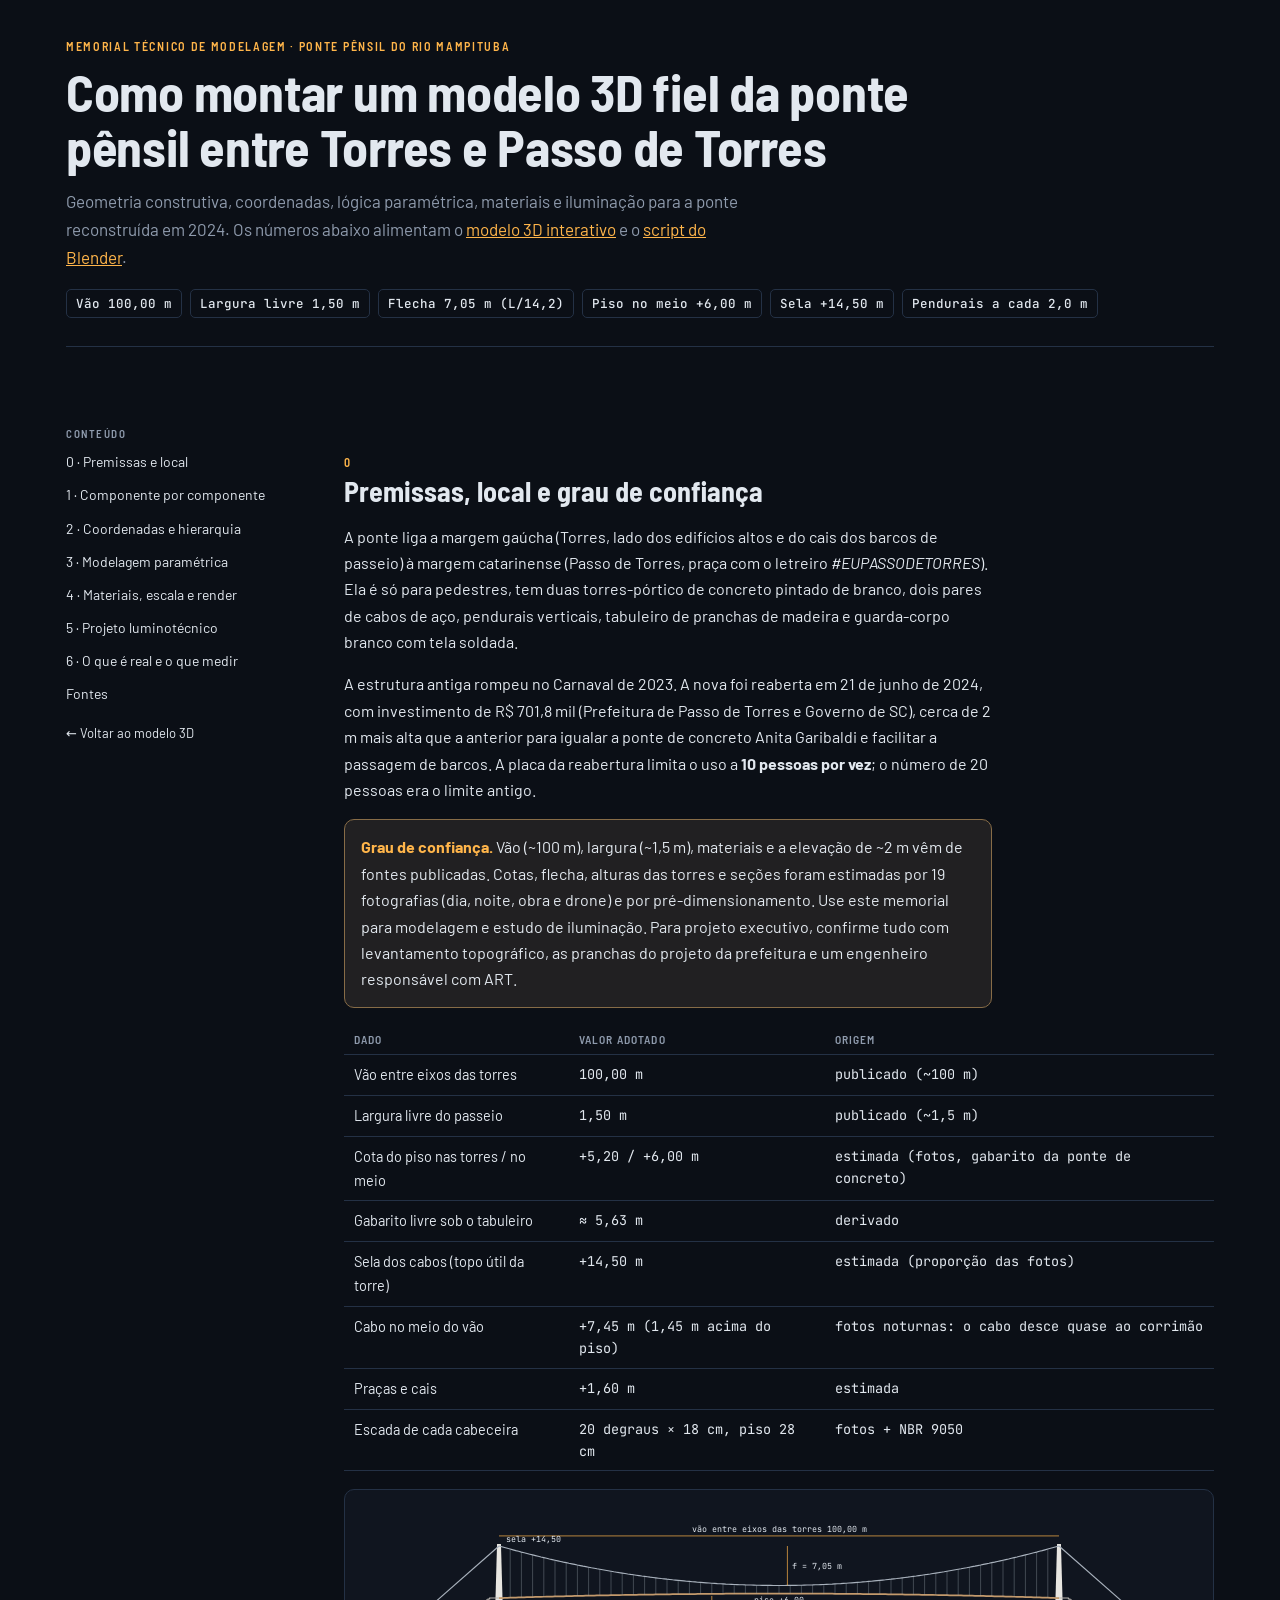
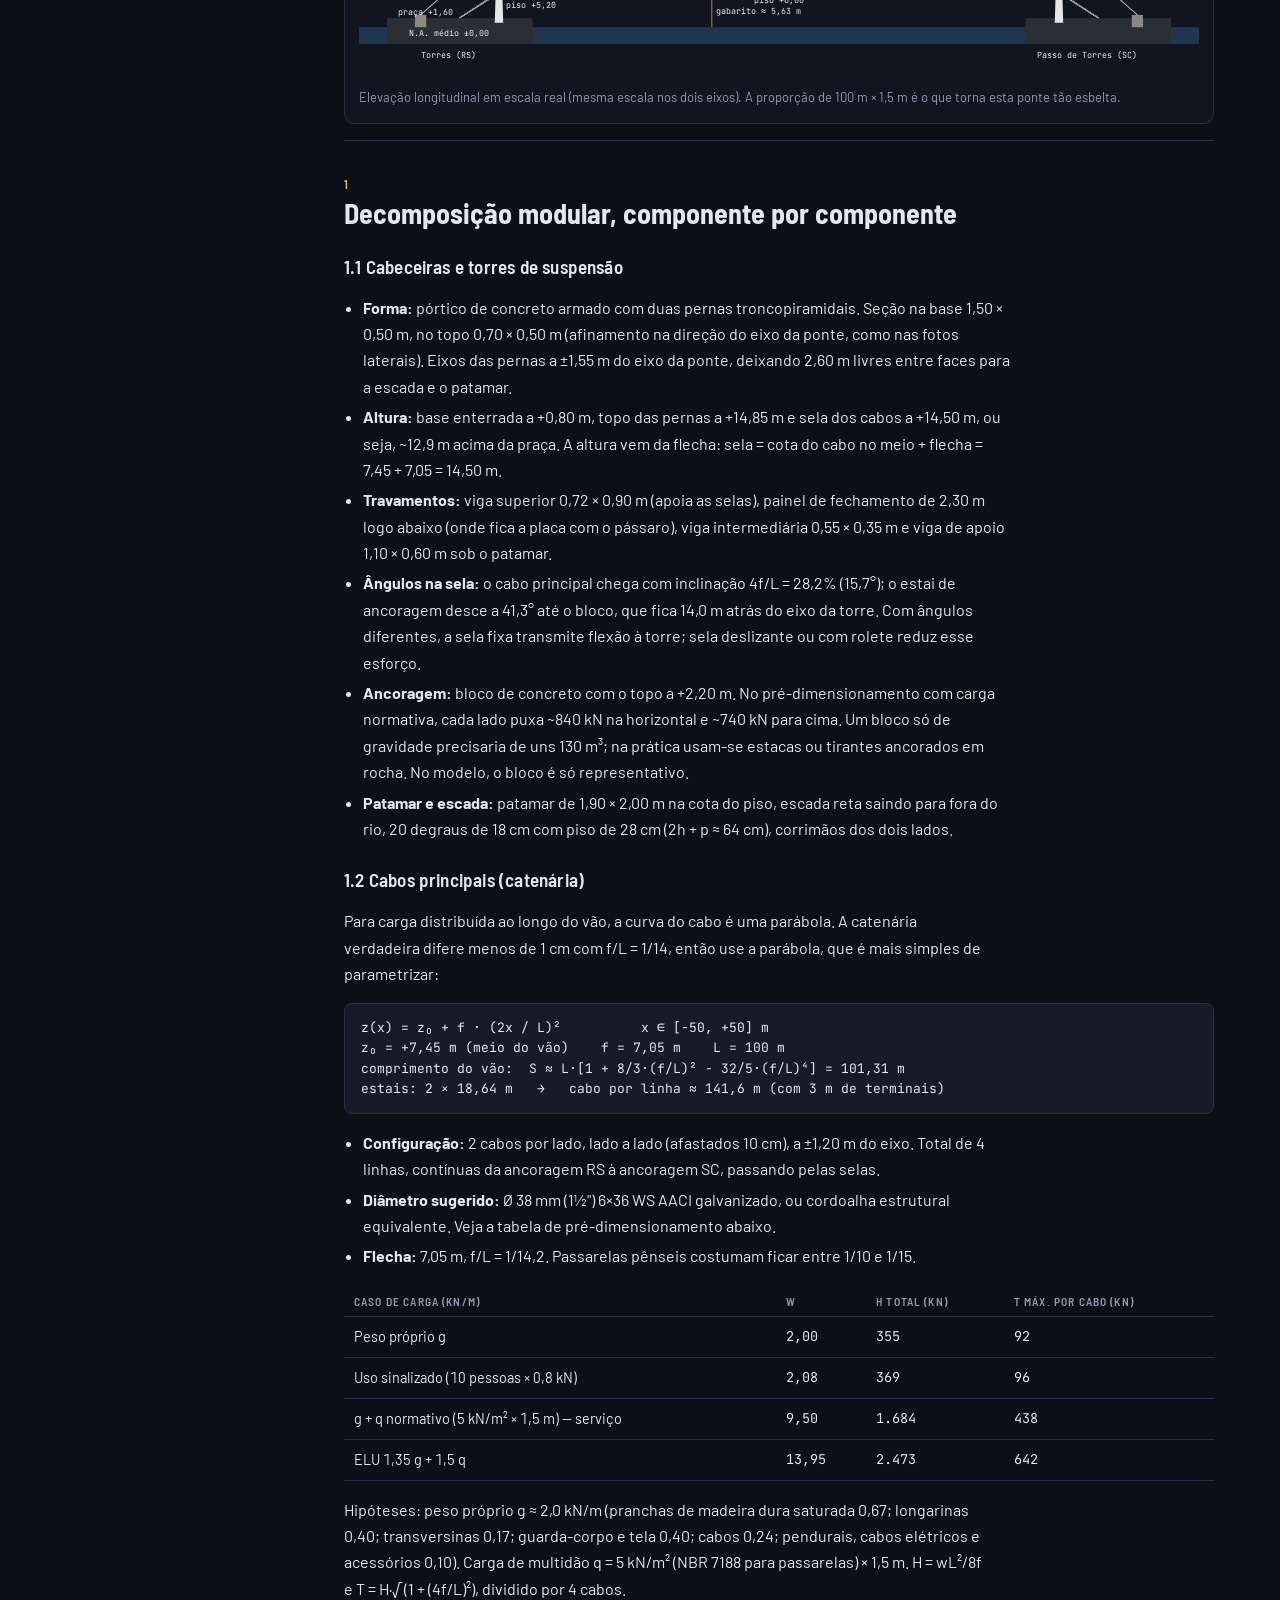
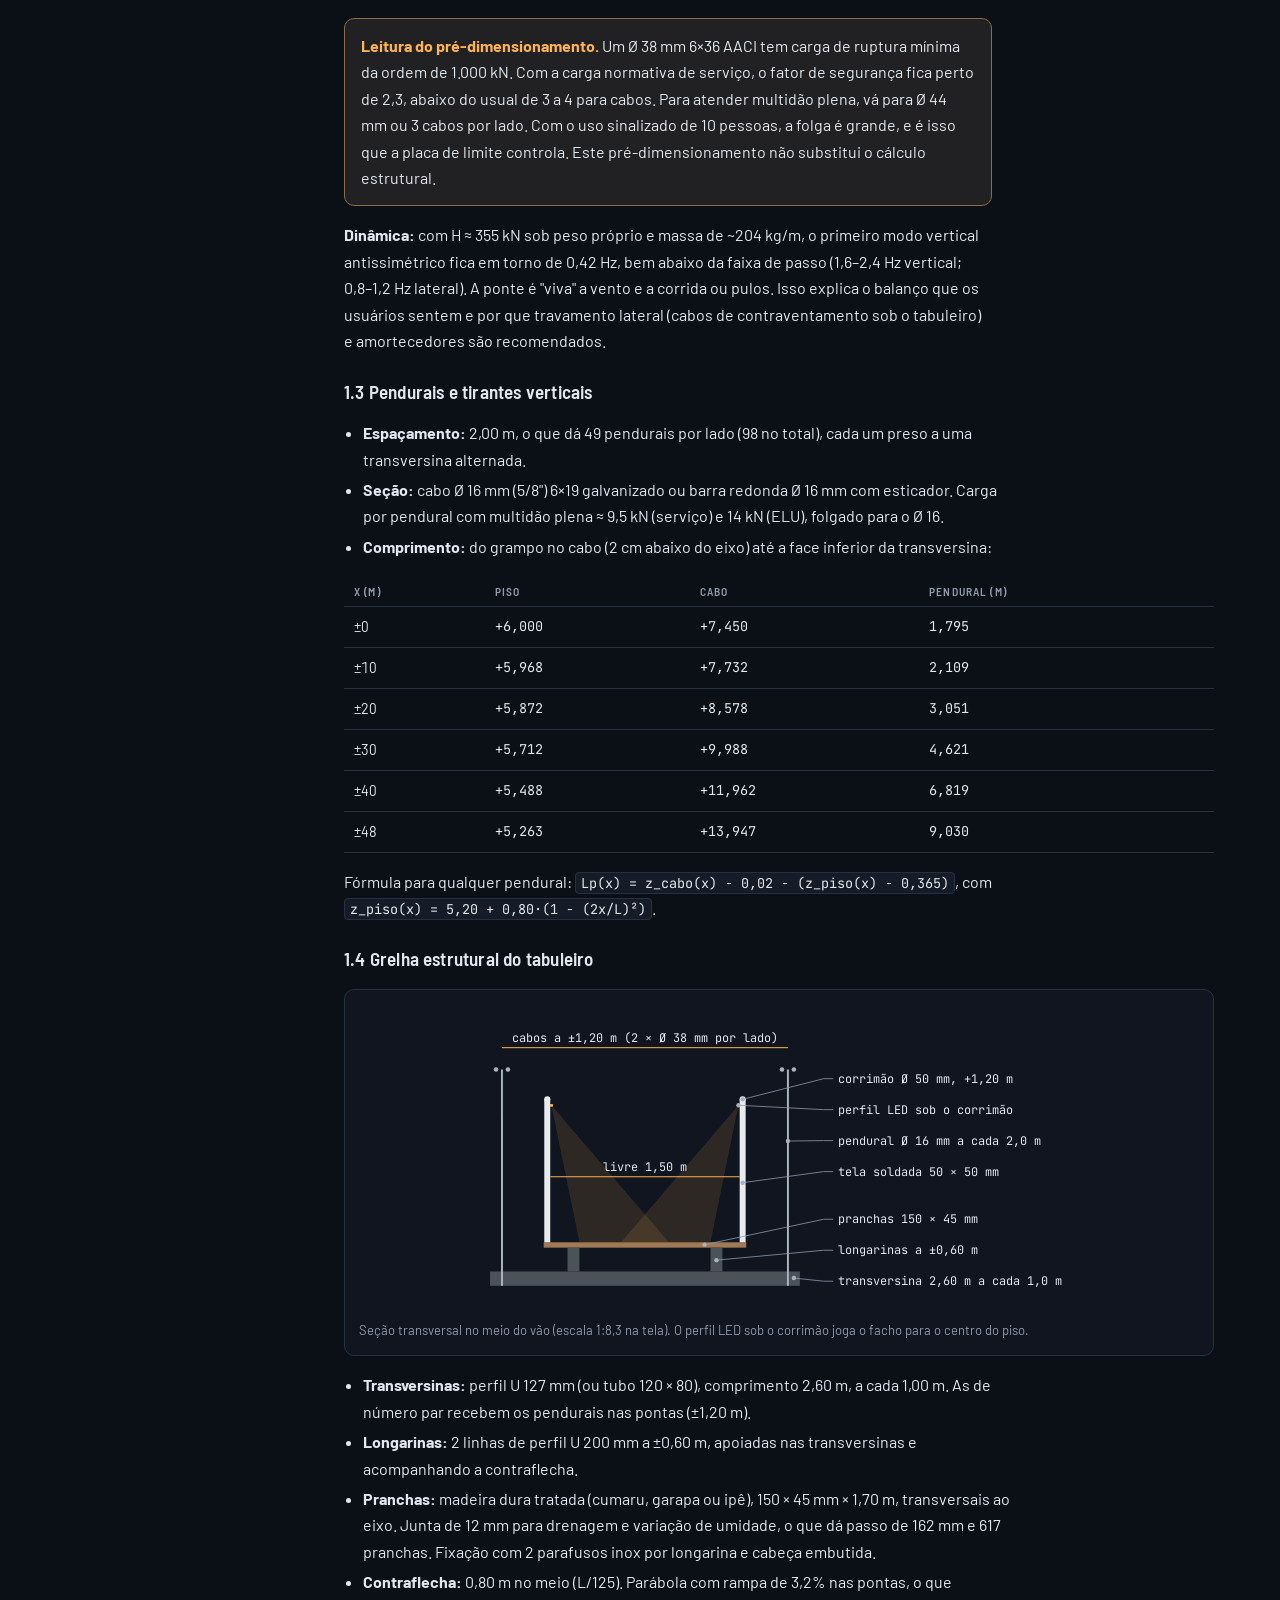
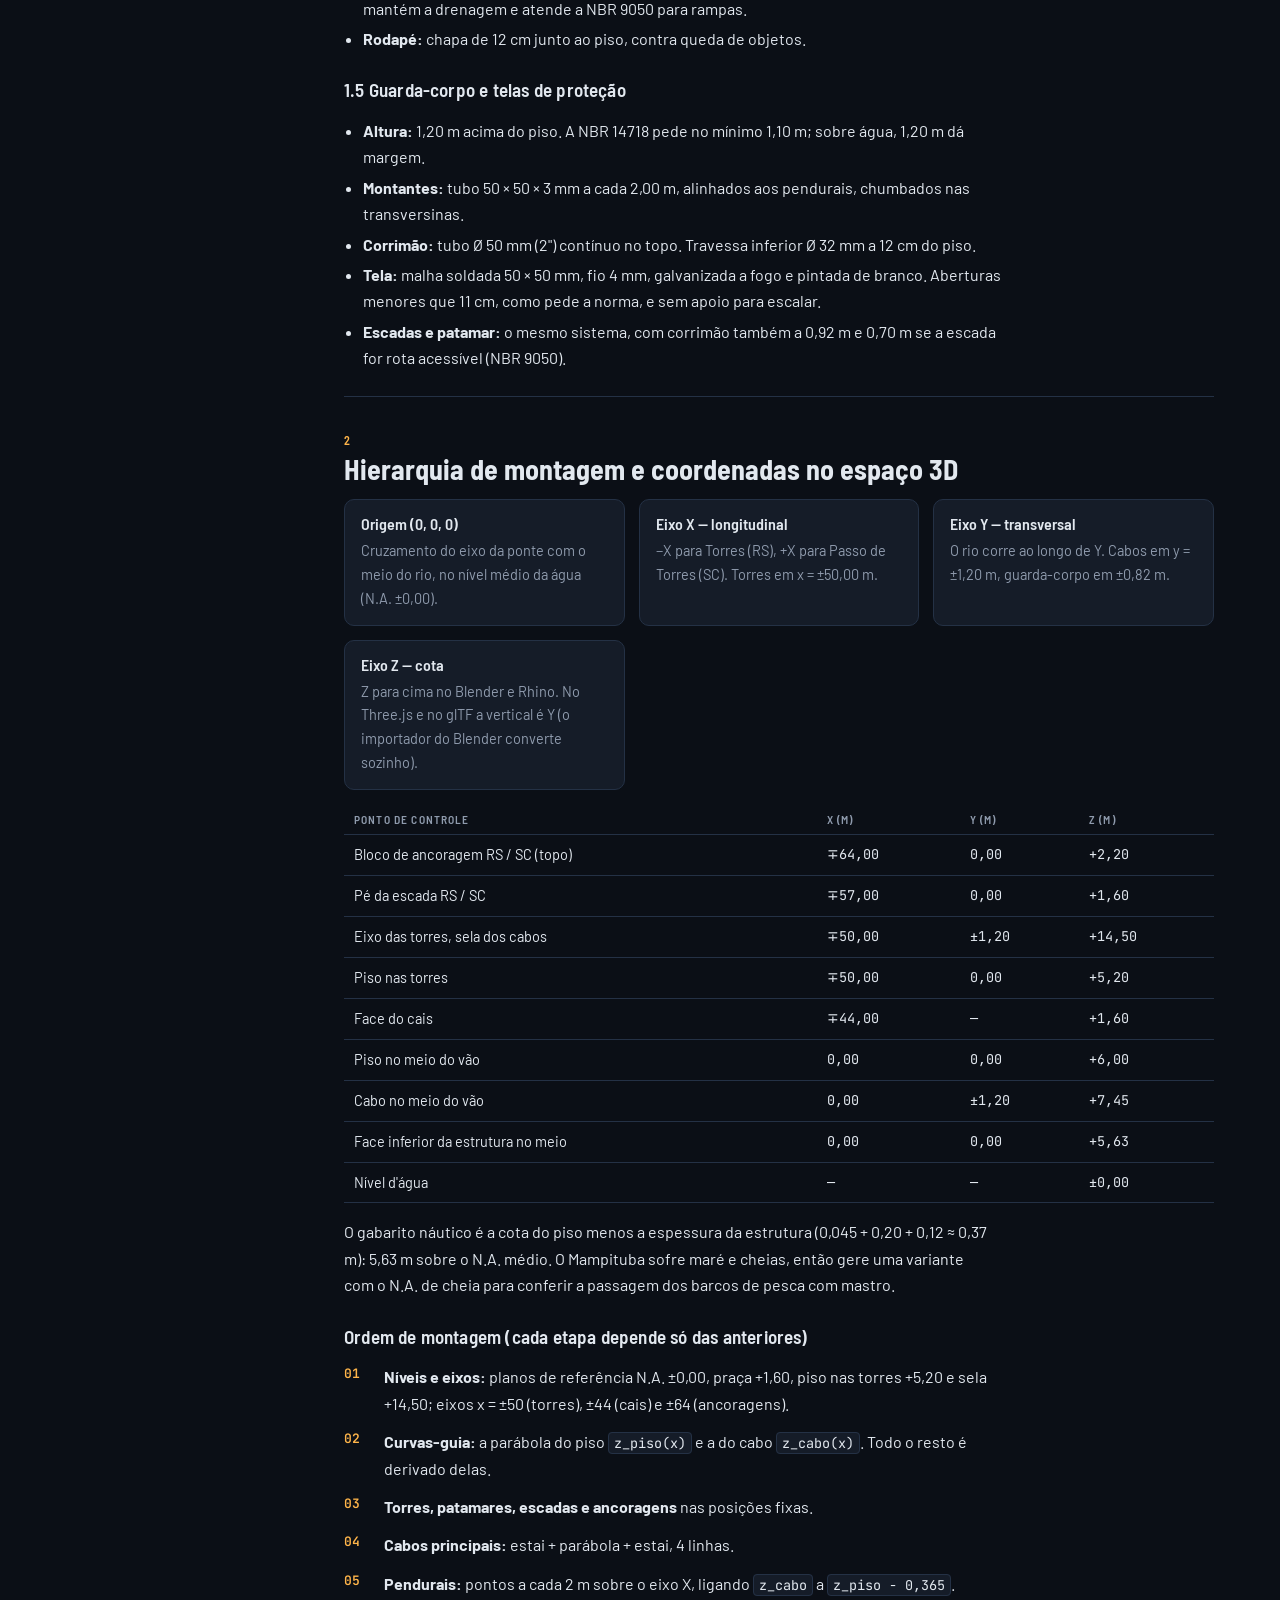
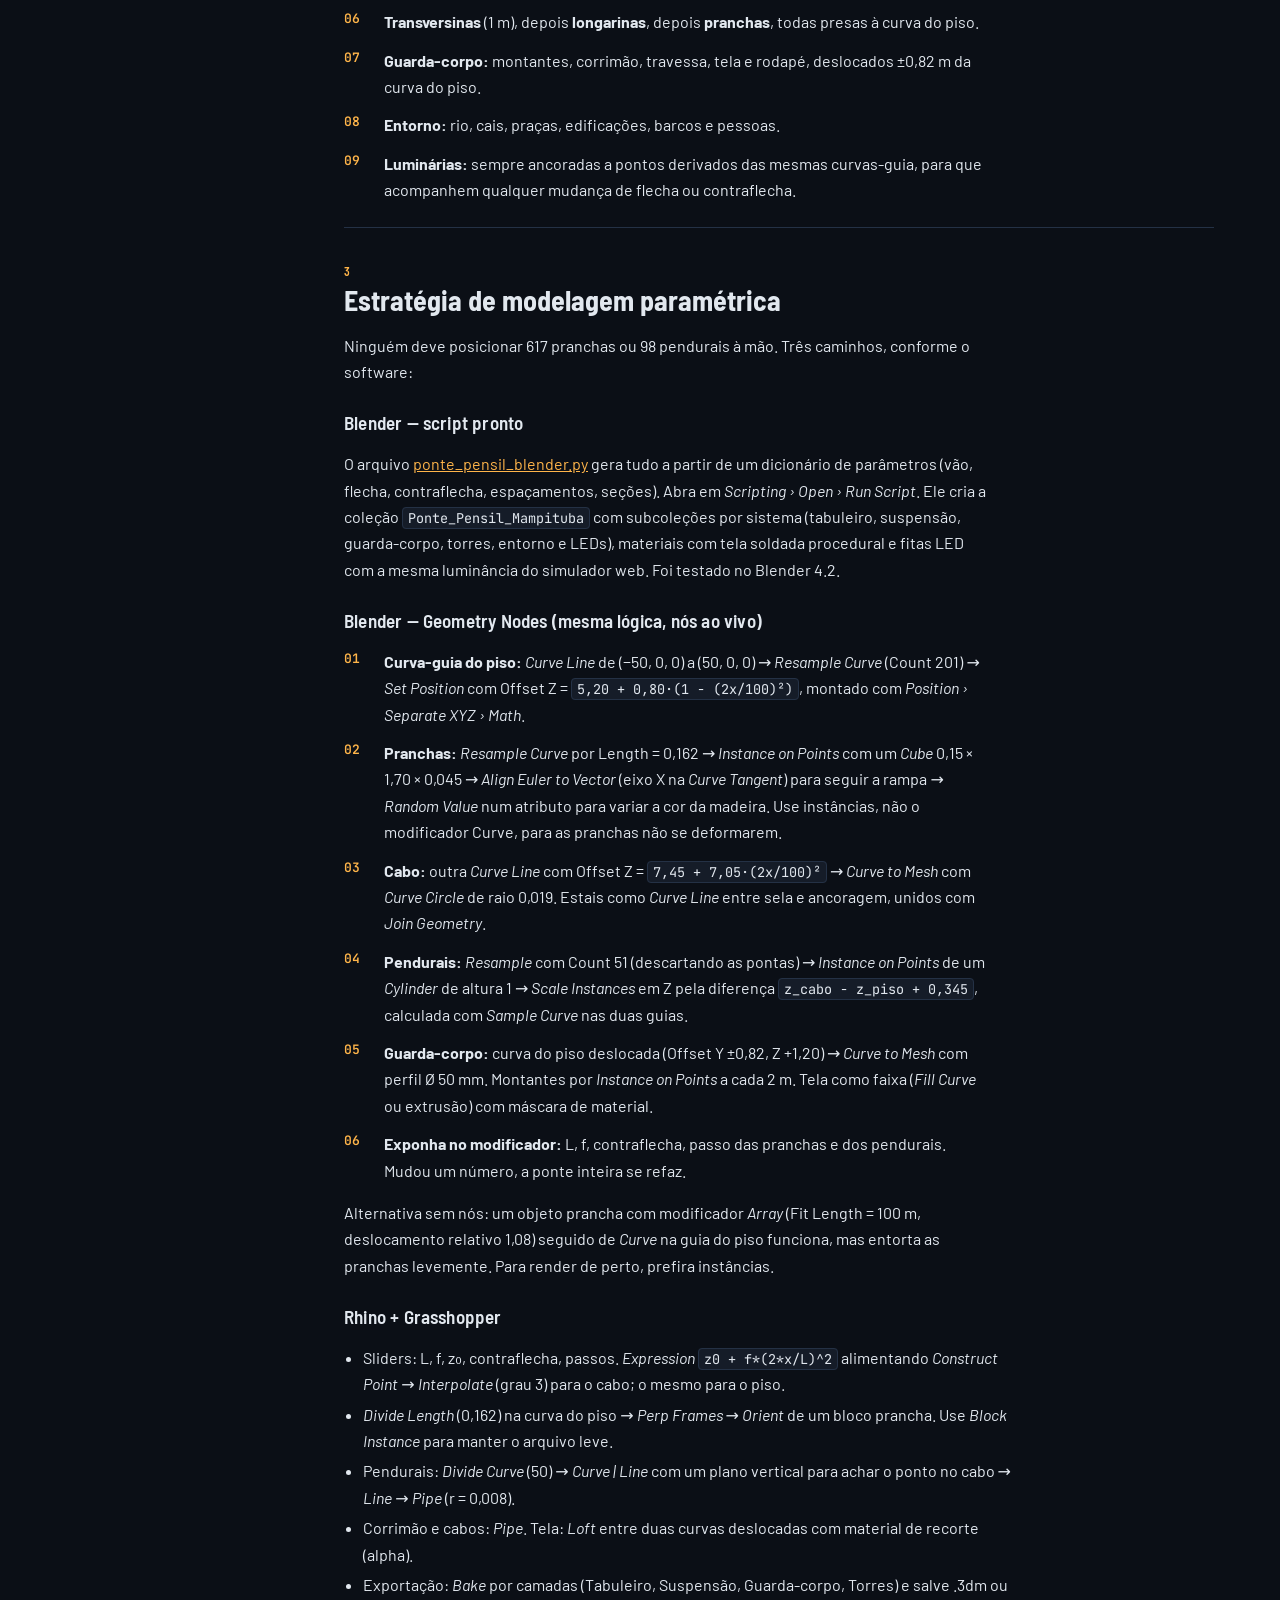
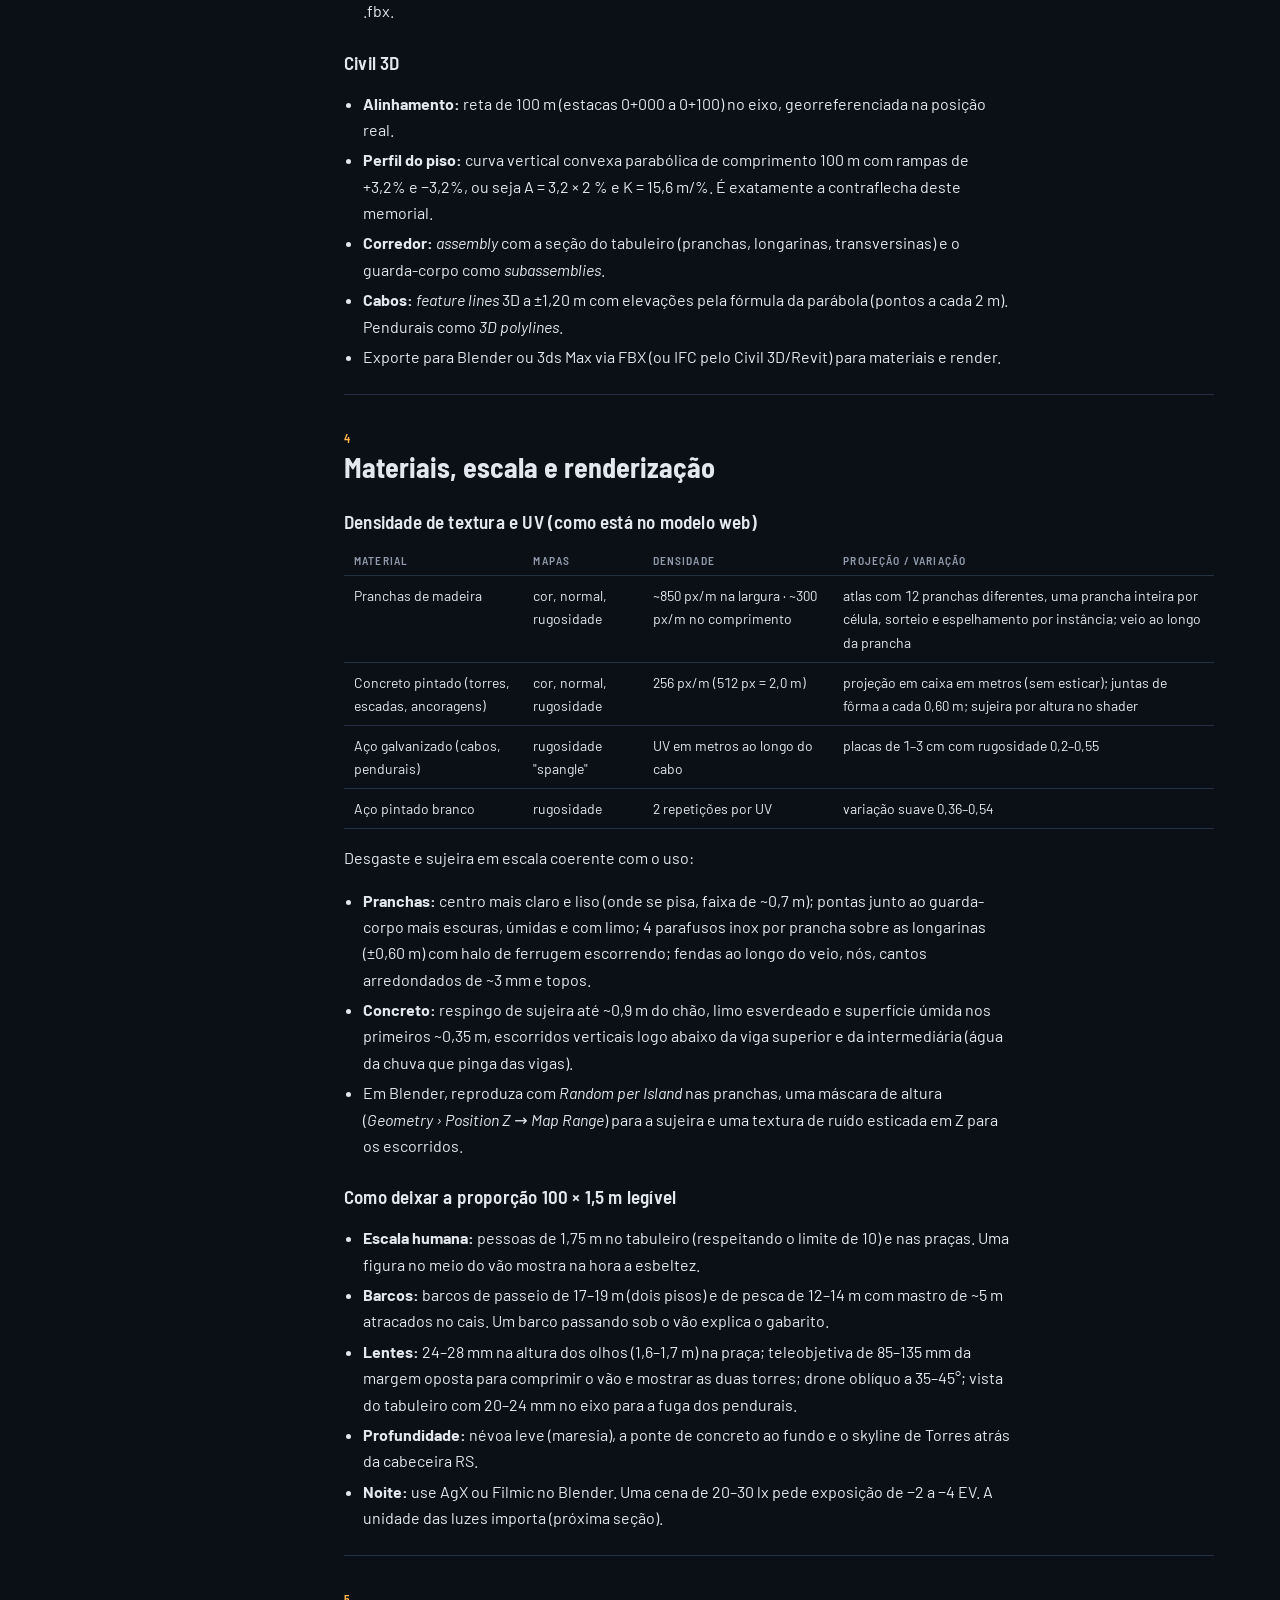
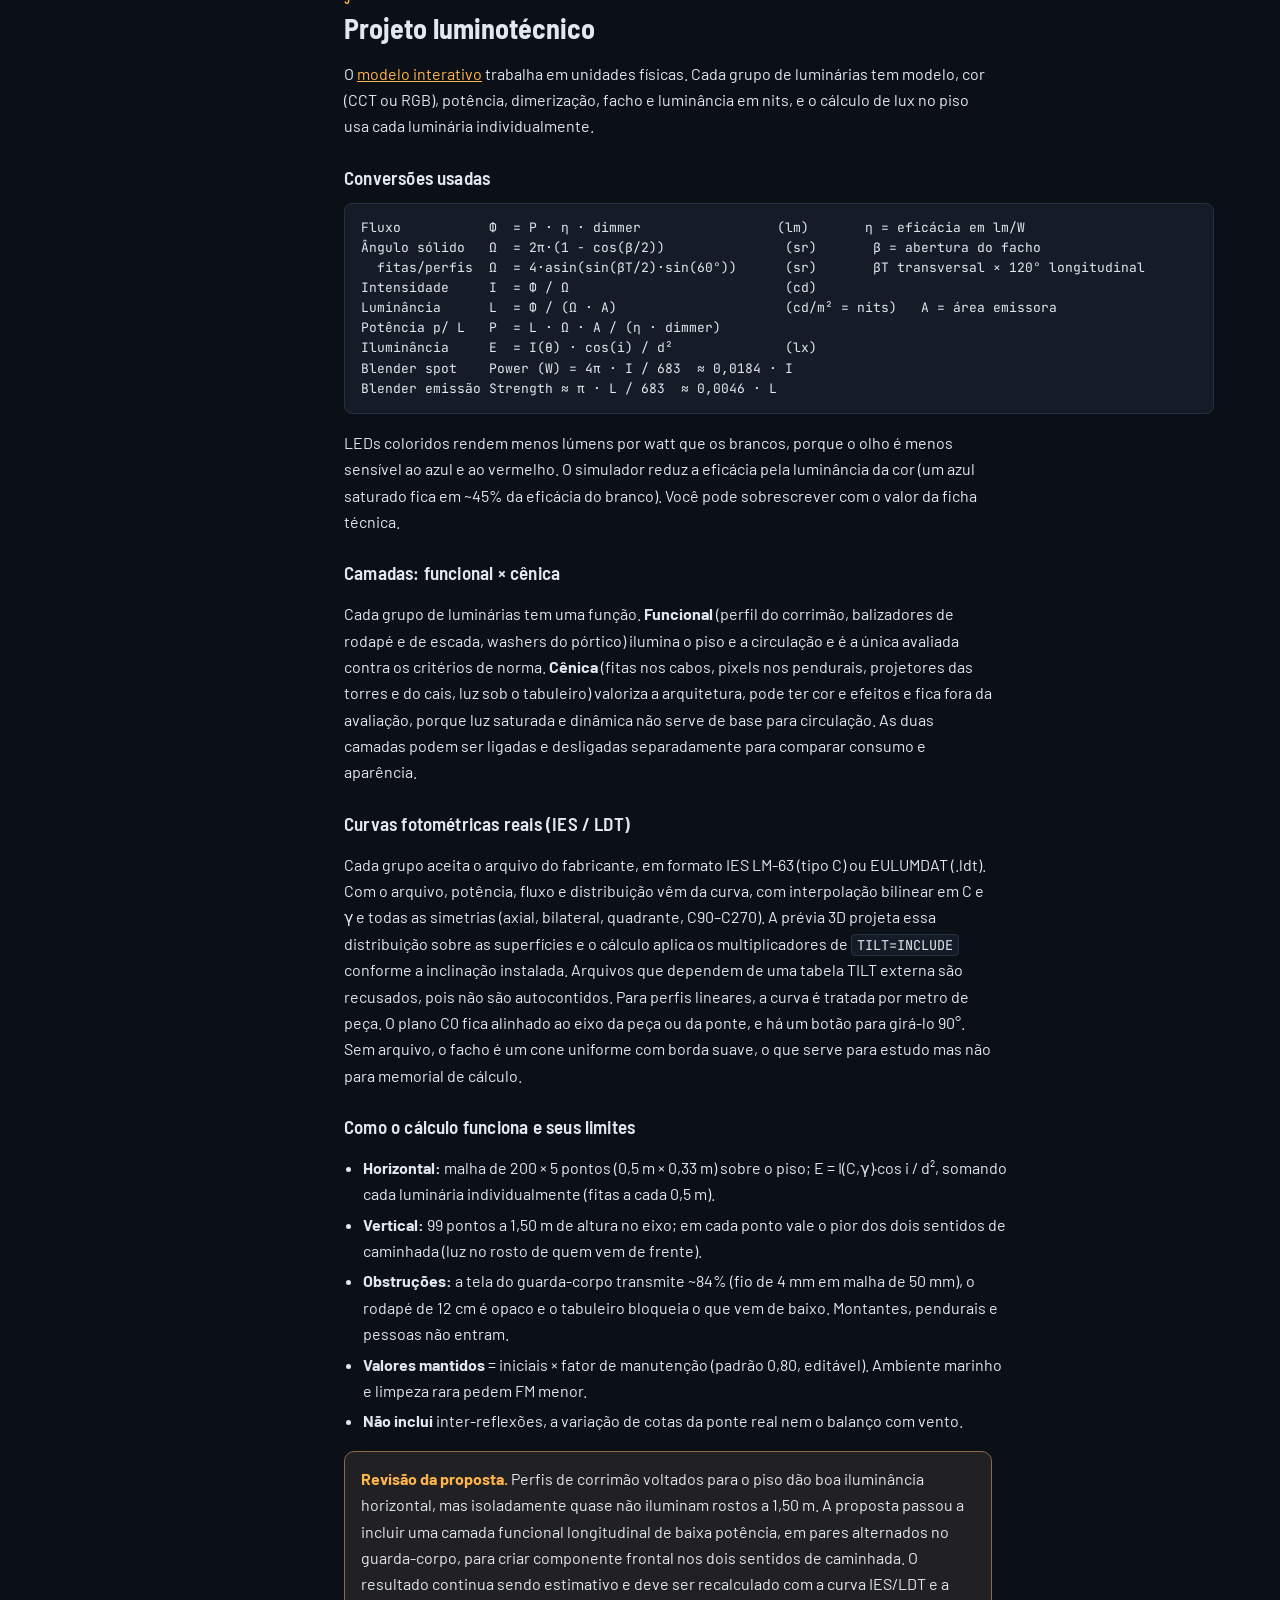
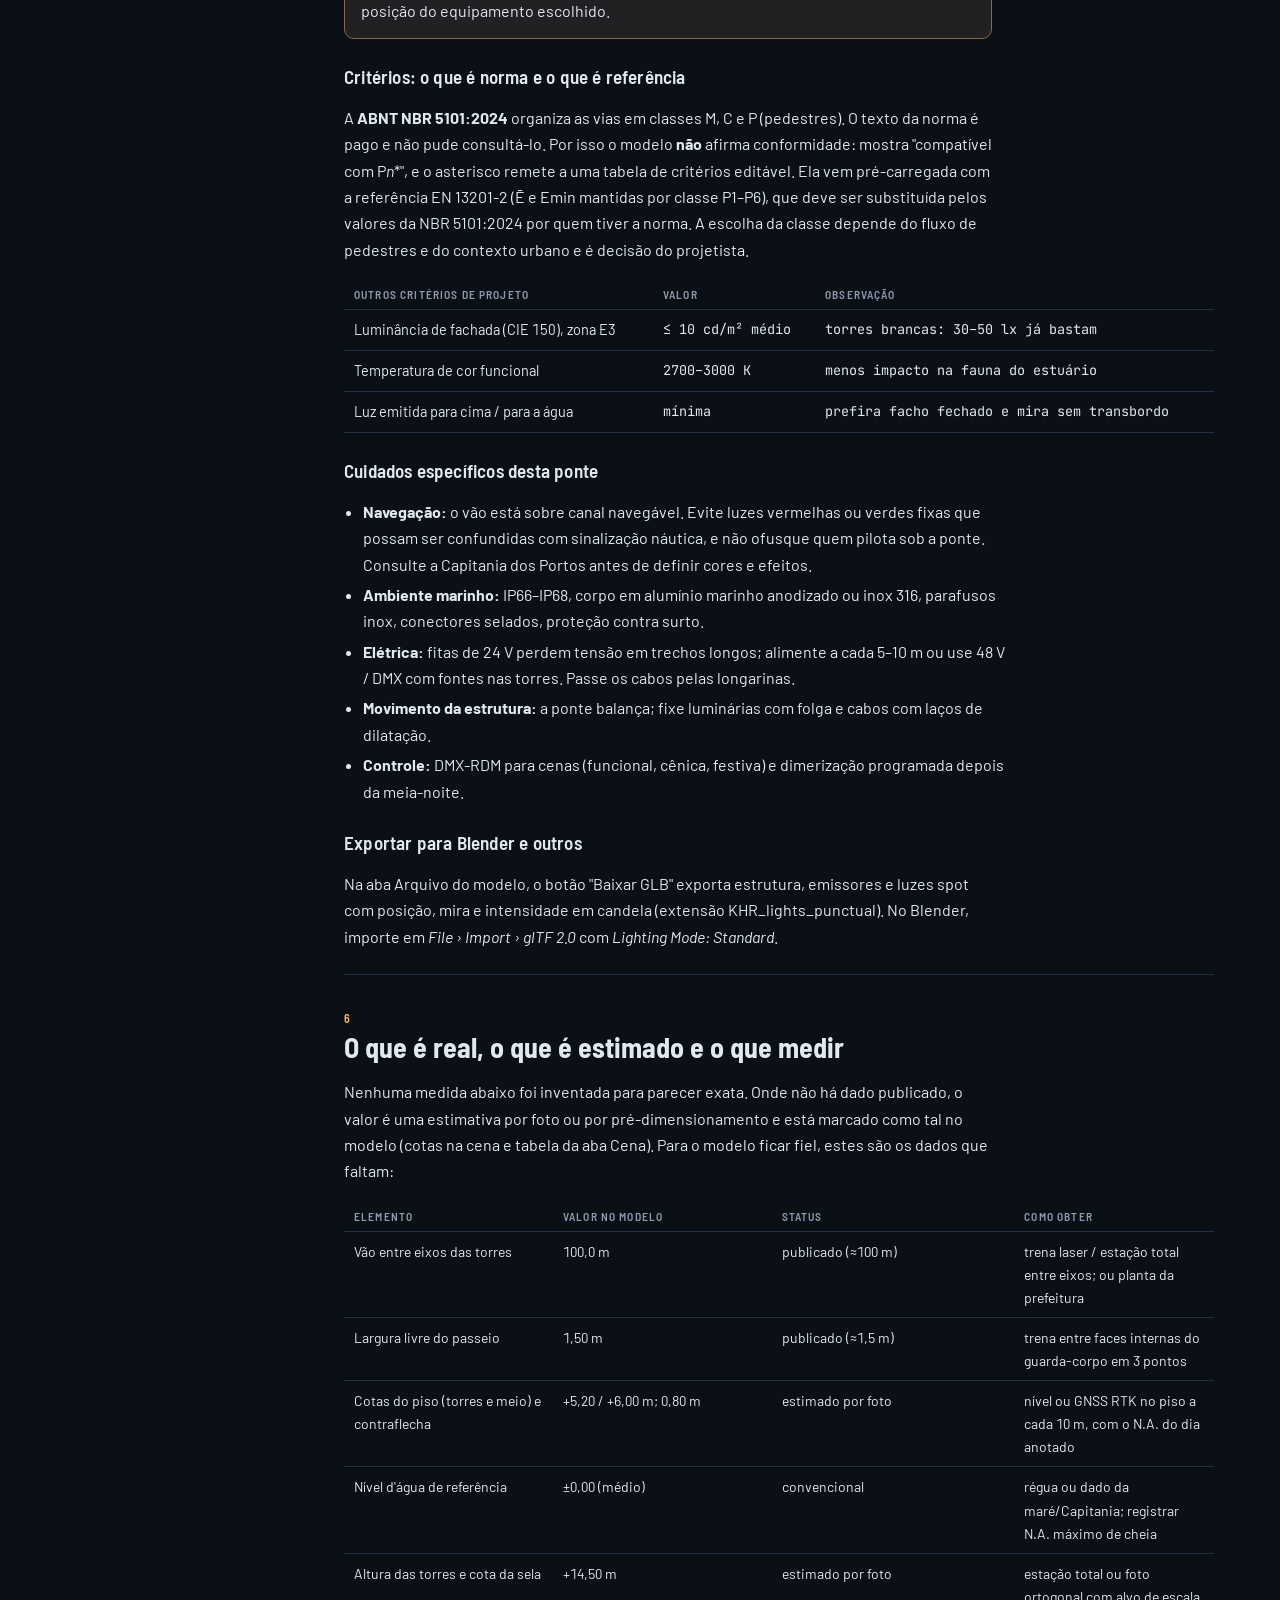
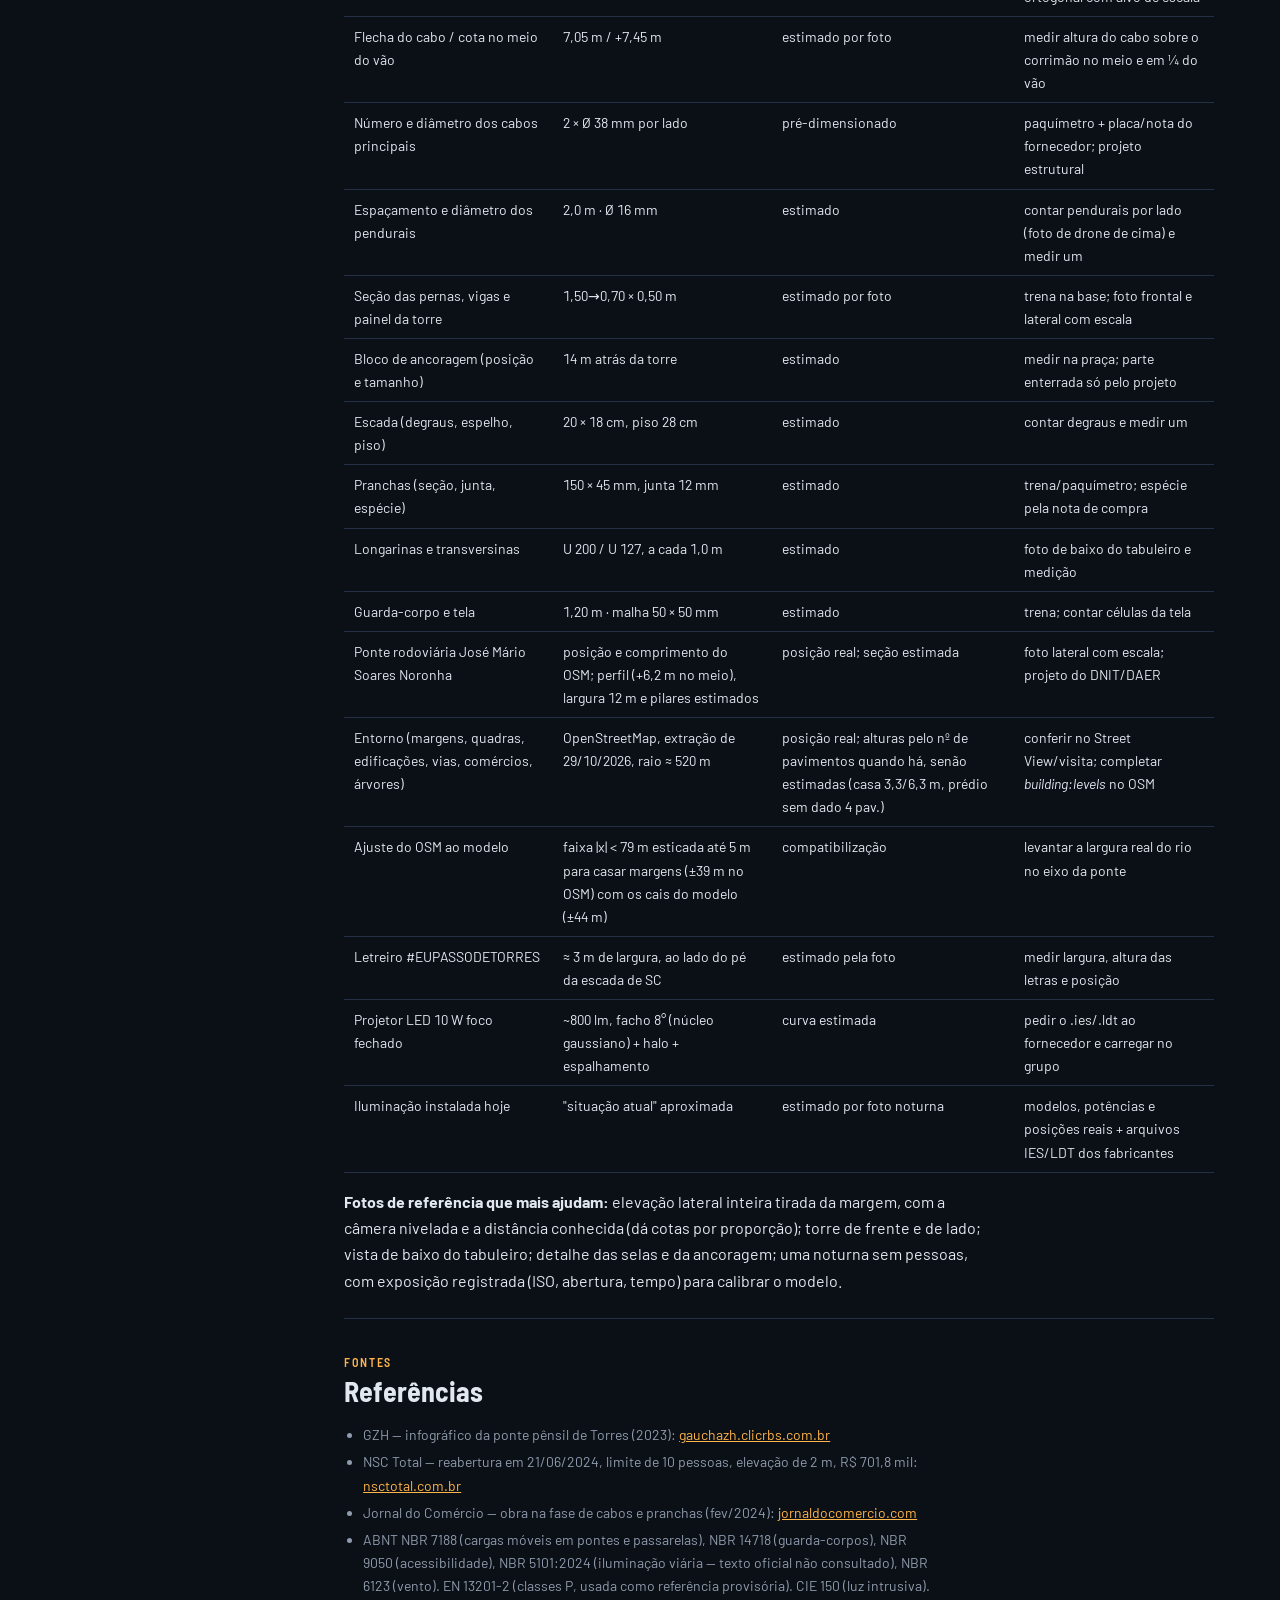
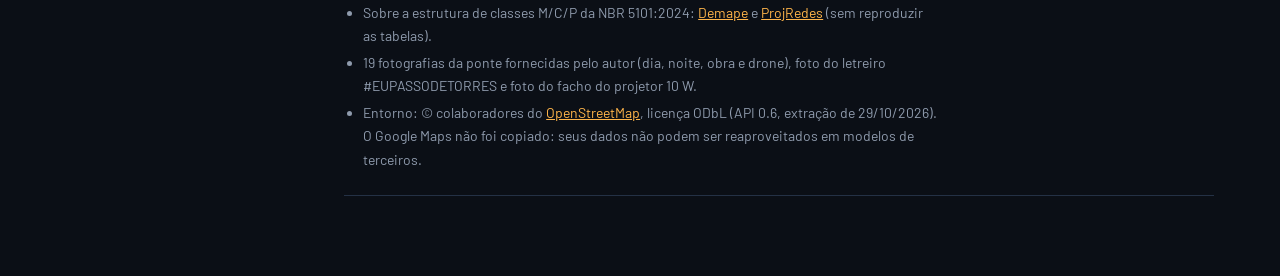
==== commit 5f27e96b: "Merge origin/codex-local preservando entorno OSM, editor e iluminacao da main" ====
--- a/guia.html
+++ b/guia.html
@@ -352,7 +352,11 @@
     <tr><td>Pranchas (seção, junta, espécie)</td><td>150 × 45 mm, junta 12 mm</td><td>estimado</td><td>trena/paquímetro; espécie pela nota de compra</td></tr>
     <tr><td>Longarinas e transversinas</td><td>U 200 / U 127, a cada 1,0 m</td><td>estimado</td><td>foto de baixo do tabuleiro e medição</td></tr>
     <tr><td>Guarda-corpo e tela</td><td>1,20 m · malha 50 × 50 mm</td><td>estimado</td><td>trena; contar células da tela</td></tr>
-    <tr><td>Posição da ponte de concreto Anita Garibaldi</td><td>280 m rio acima</td><td>aproximado</td><td>imagem de satélite georreferenciada</td></tr>
+    <tr><td>Ponte rodoviária José Mário Soares Noronha</td><td>posição e comprimento do OSM; perfil (+6,2 m no meio), largura 12 m e pilares estimados</td><td>posição real; seção estimada</td><td>foto lateral com escala; projeto do DNIT/DAER</td></tr>
+    <tr><td>Entorno (margens, quadras, edificações, vias, comércios, árvores)</td><td>OpenStreetMap, extração de 29/10/2026, raio ≈ 520 m</td><td>posição real; alturas pelo nº de pavimentos quando há, senão estimadas (casa 3,3/6,3 m, prédio sem dado 4 pav.)</td><td>conferir no Street View/visita; completar <i>building:levels</i> no OSM</td></tr>
+    <tr><td>Ajuste do OSM ao modelo</td><td>faixa |x| &lt; 79 m esticada até 5 m para casar margens (±39 m no OSM) com os cais do modelo (±44 m)</td><td>compatibilização</td><td>levantar a largura real do rio no eixo da ponte</td></tr>
+    <tr><td>Letreiro #EUPASSODETORRES</td><td>≈ 3 m de largura, ao lado do pé da escada de SC</td><td>estimado pela foto</td><td>medir largura, altura das letras e posição</td></tr>
+    <tr><td>Projetor LED 10 W foco fechado</td><td>~800 lm, facho 8° (núcleo gaussiano) + halo + espalhamento</td><td>curva estimada</td><td>pedir o .ies/.ldt ao fornecedor e carregar no grupo</td></tr>
     <tr><td>Iluminação instalada hoje</td><td>"situação atual" aproximada</td><td>estimado por foto noturna</td><td>modelos, potências e posições reais + arquivos IES/LDT dos fabricantes</td></tr>
   </table></div>
   <p><b>Fotos de referência que mais ajudam:</b> elevação lateral inteira tirada da margem, com a câmera nivelada e a distância conhecida (dá cotas por proporção); torre de frente e de lado; vista de baixo do tabuleiro; detalhe das selas e da ancoragem; uma noturna sem pessoas, com exposição registrada (ISO, abertura, tempo) para calibrar o modelo.</p>
@@ -366,7 +370,8 @@
     <li>Jornal do Comércio — obra na fase de cabos e pranchas (fev/2024): <a href="https://www.jornaldocomercio.com/geral/2024/02/1143352-apos-um-ano-de-rompimento-ponte-pensil-de-torres-esta-prestes-a-ser-concluida.html">jornaldocomercio.com</a></li>
     <li>ABNT NBR 7188 (cargas móveis em pontes e passarelas), NBR 14718 (guarda-corpos), NBR 9050 (acessibilidade), NBR 5101:2024 (iluminação viária — texto oficial não consultado), NBR 6123 (vento). EN 13201-2 (classes P, usada como referência provisória). CIE 150 (luz intrusiva).</li>
     <li>Sobre a estrutura de classes M/C/P da NBR 5101:2024: <a href="https://demape.com.br/classes-c-p-nbr-5101-2024-tabelas-lux-uniformidade-ti/">Demape</a> e <a href="https://projredes.com.br/artigo-luminotecnico.html">ProjRedes</a> (sem reproduzir as tabelas).</li>
-    <li>19 fotografias da ponte fornecidas pelo autor (dia, noite, obra e drone).</li>
+    <li>19 fotografias da ponte fornecidas pelo autor (dia, noite, obra e drone), foto do letreiro #EUPASSODETORRES e foto do facho do projetor 10 W.</li>
+    <li>Entorno: © colaboradores do <a href="https://www.openstreetmap.org/copyright">OpenStreetMap</a>, licença ODbL (API 0.6, extração de 29/10/2026). O Google Maps não foi copiado: seus dados não podem ser reaproveitados em modelos de terceiros.</li>
   </ul>
 </section>
 </main>
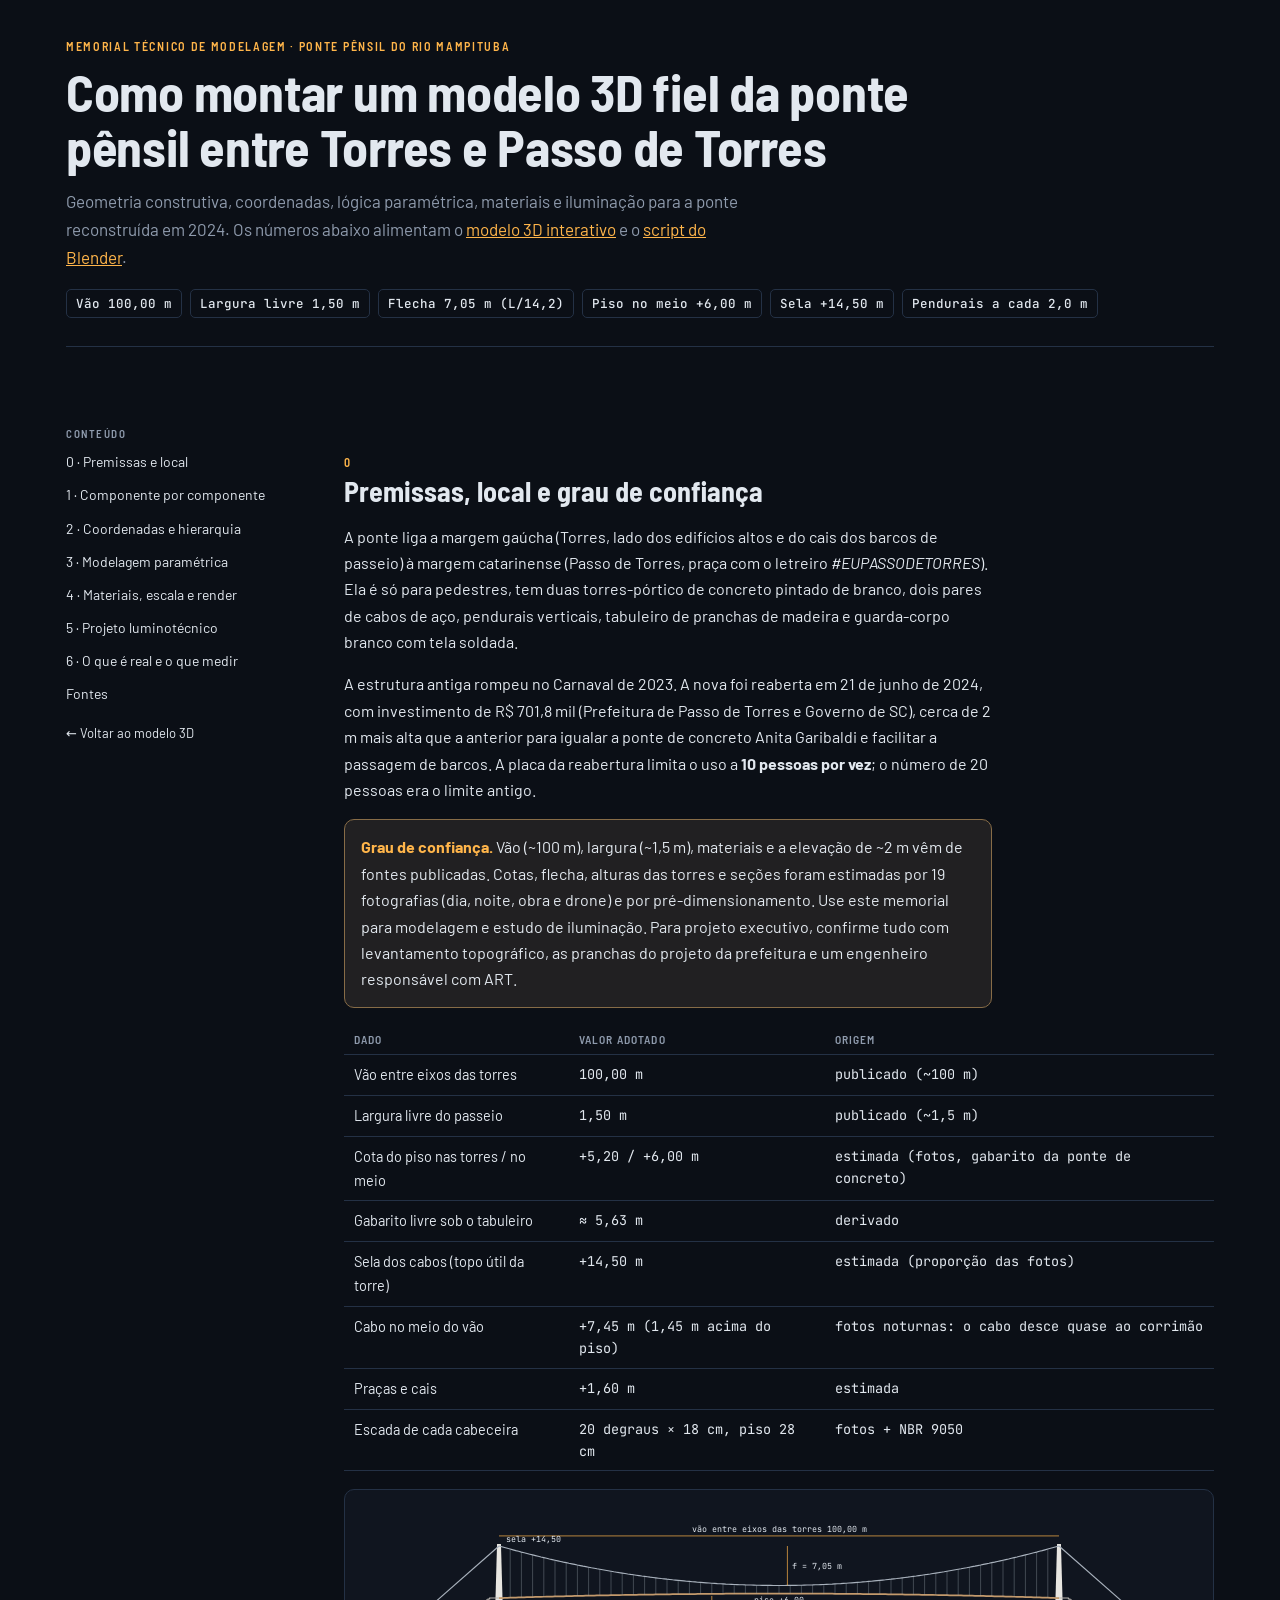
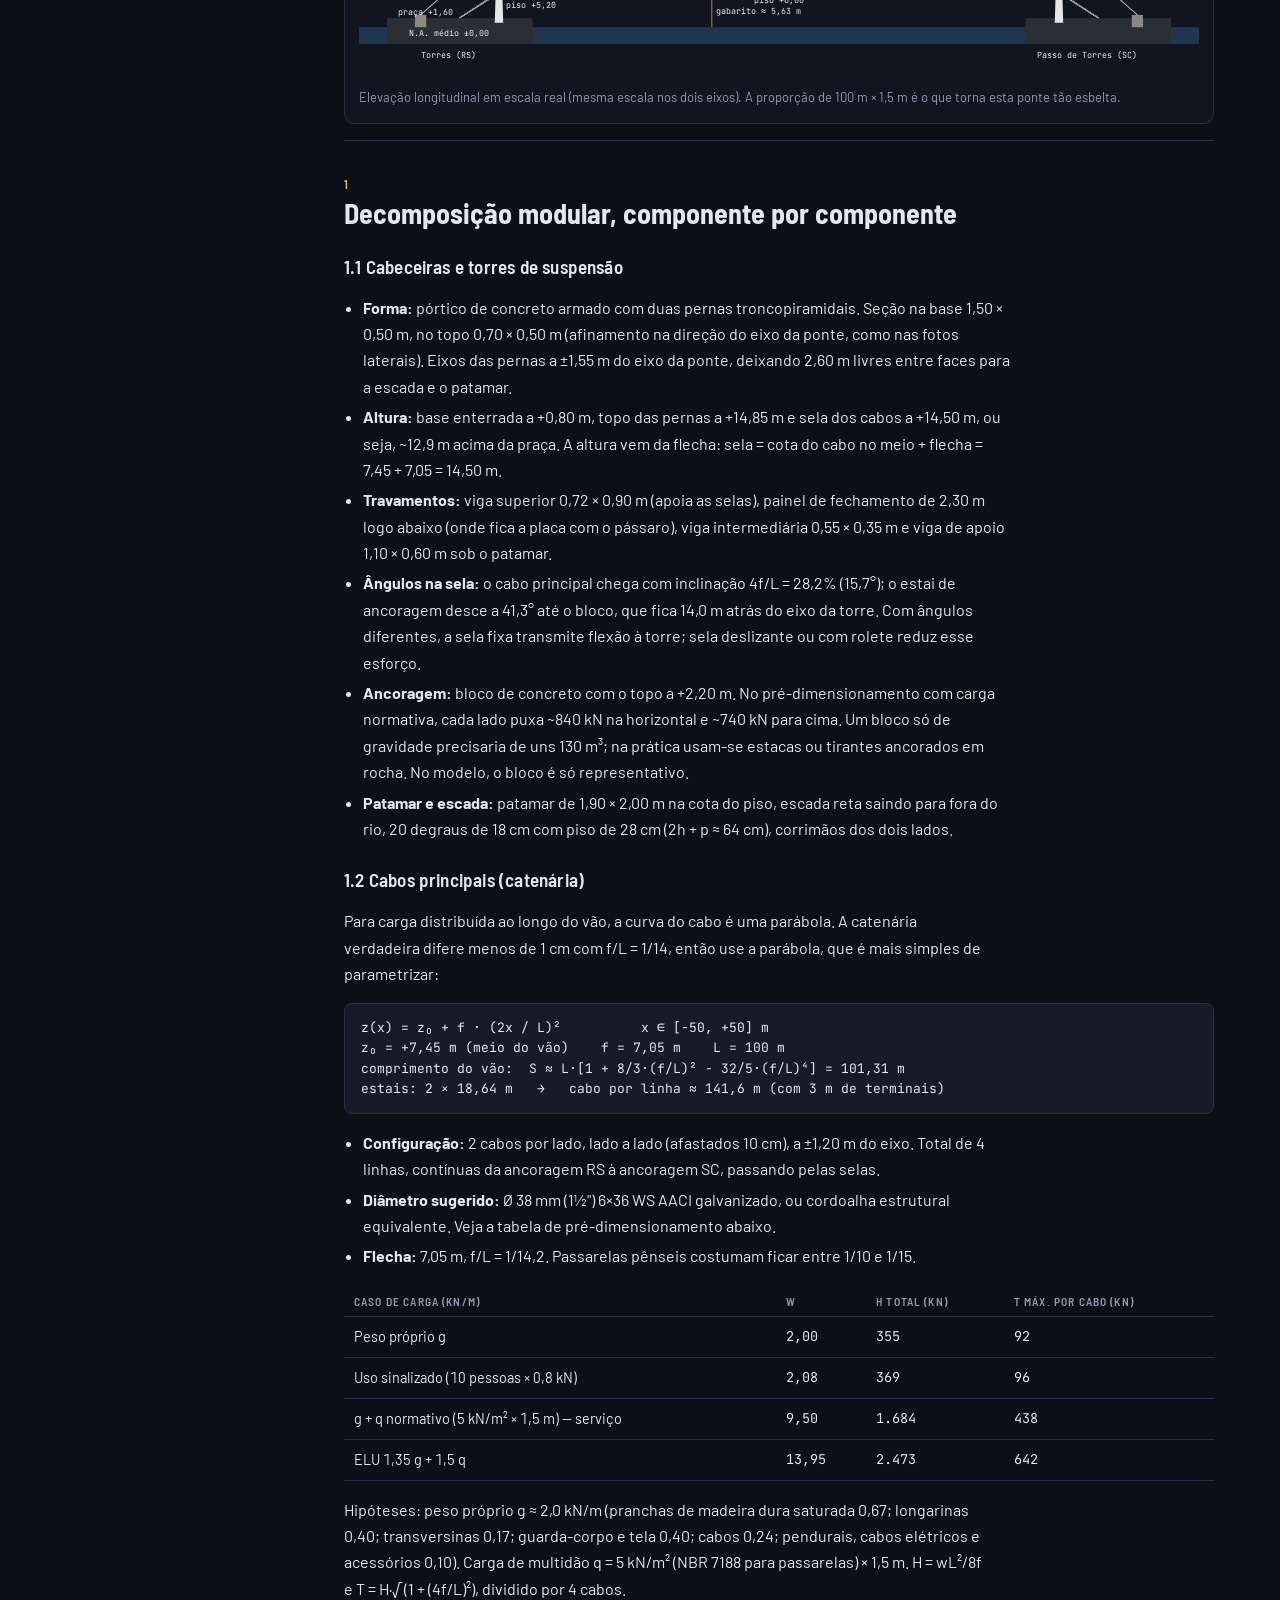
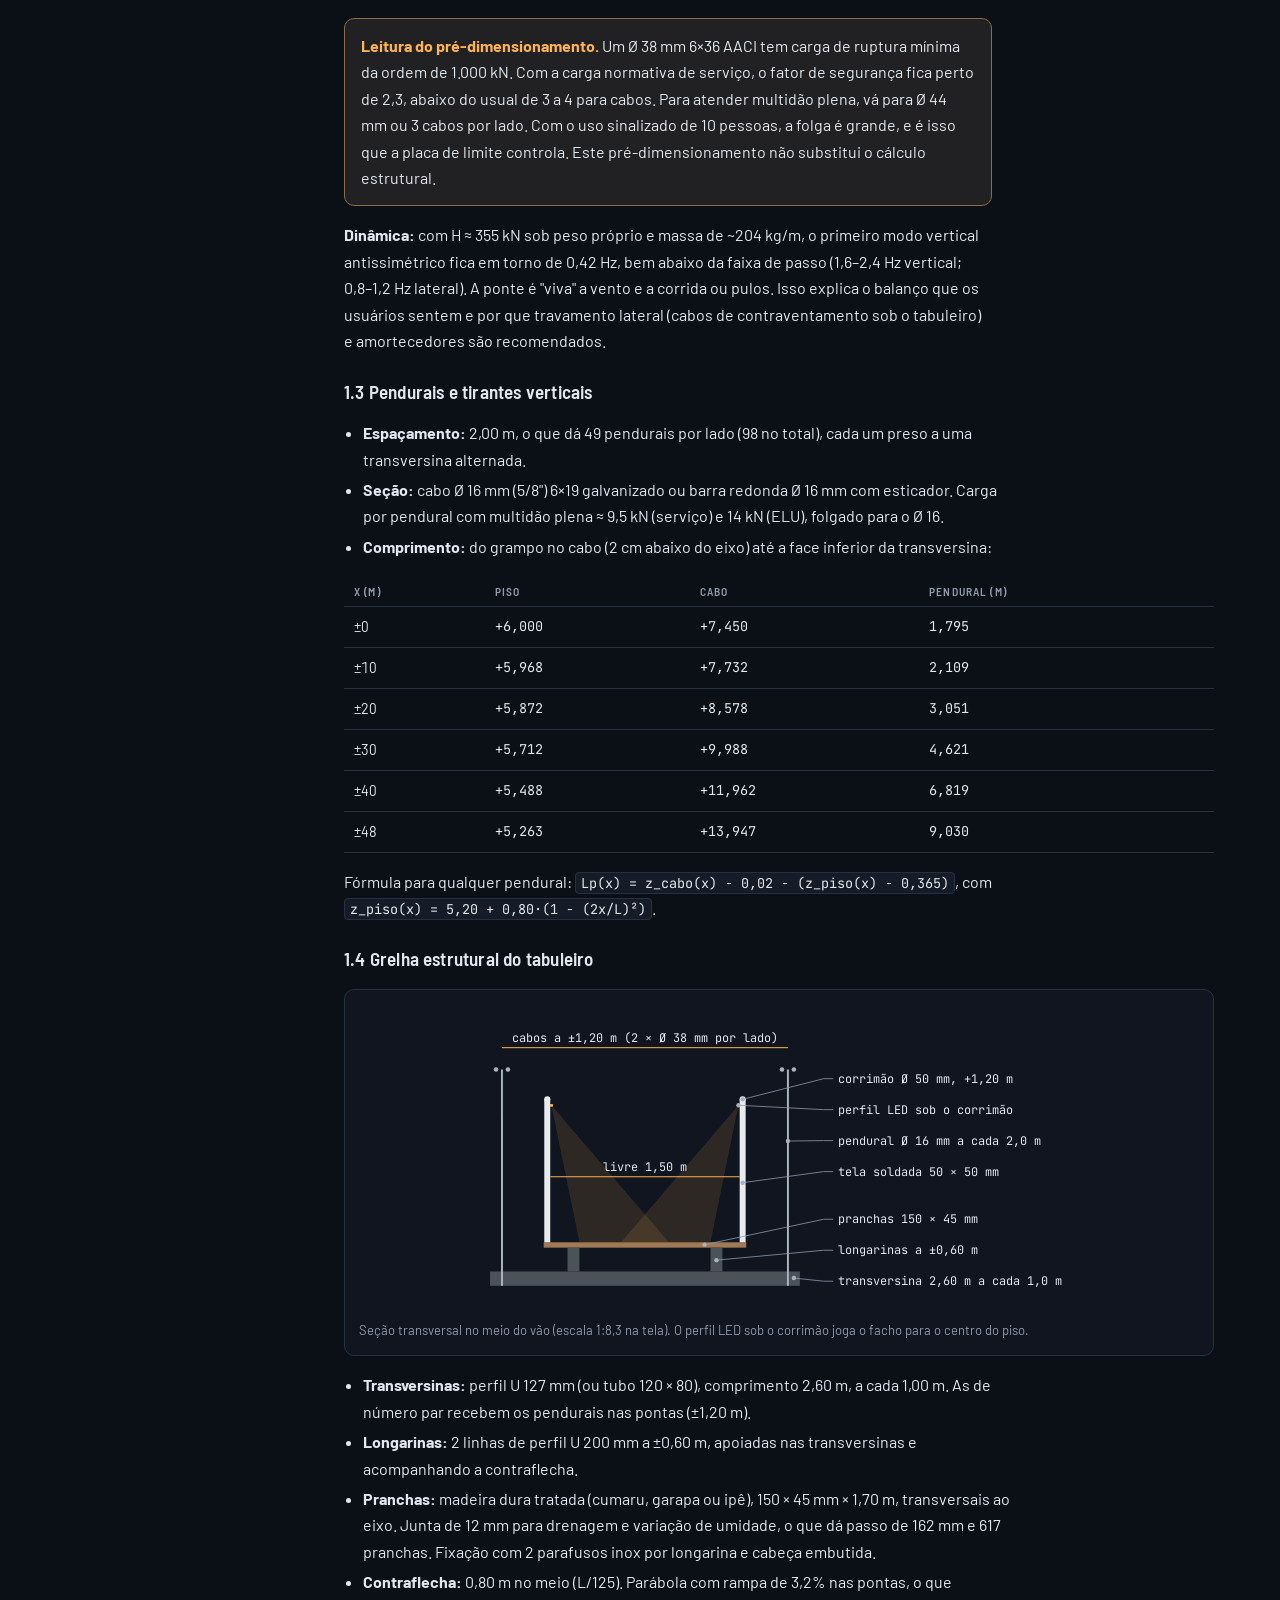
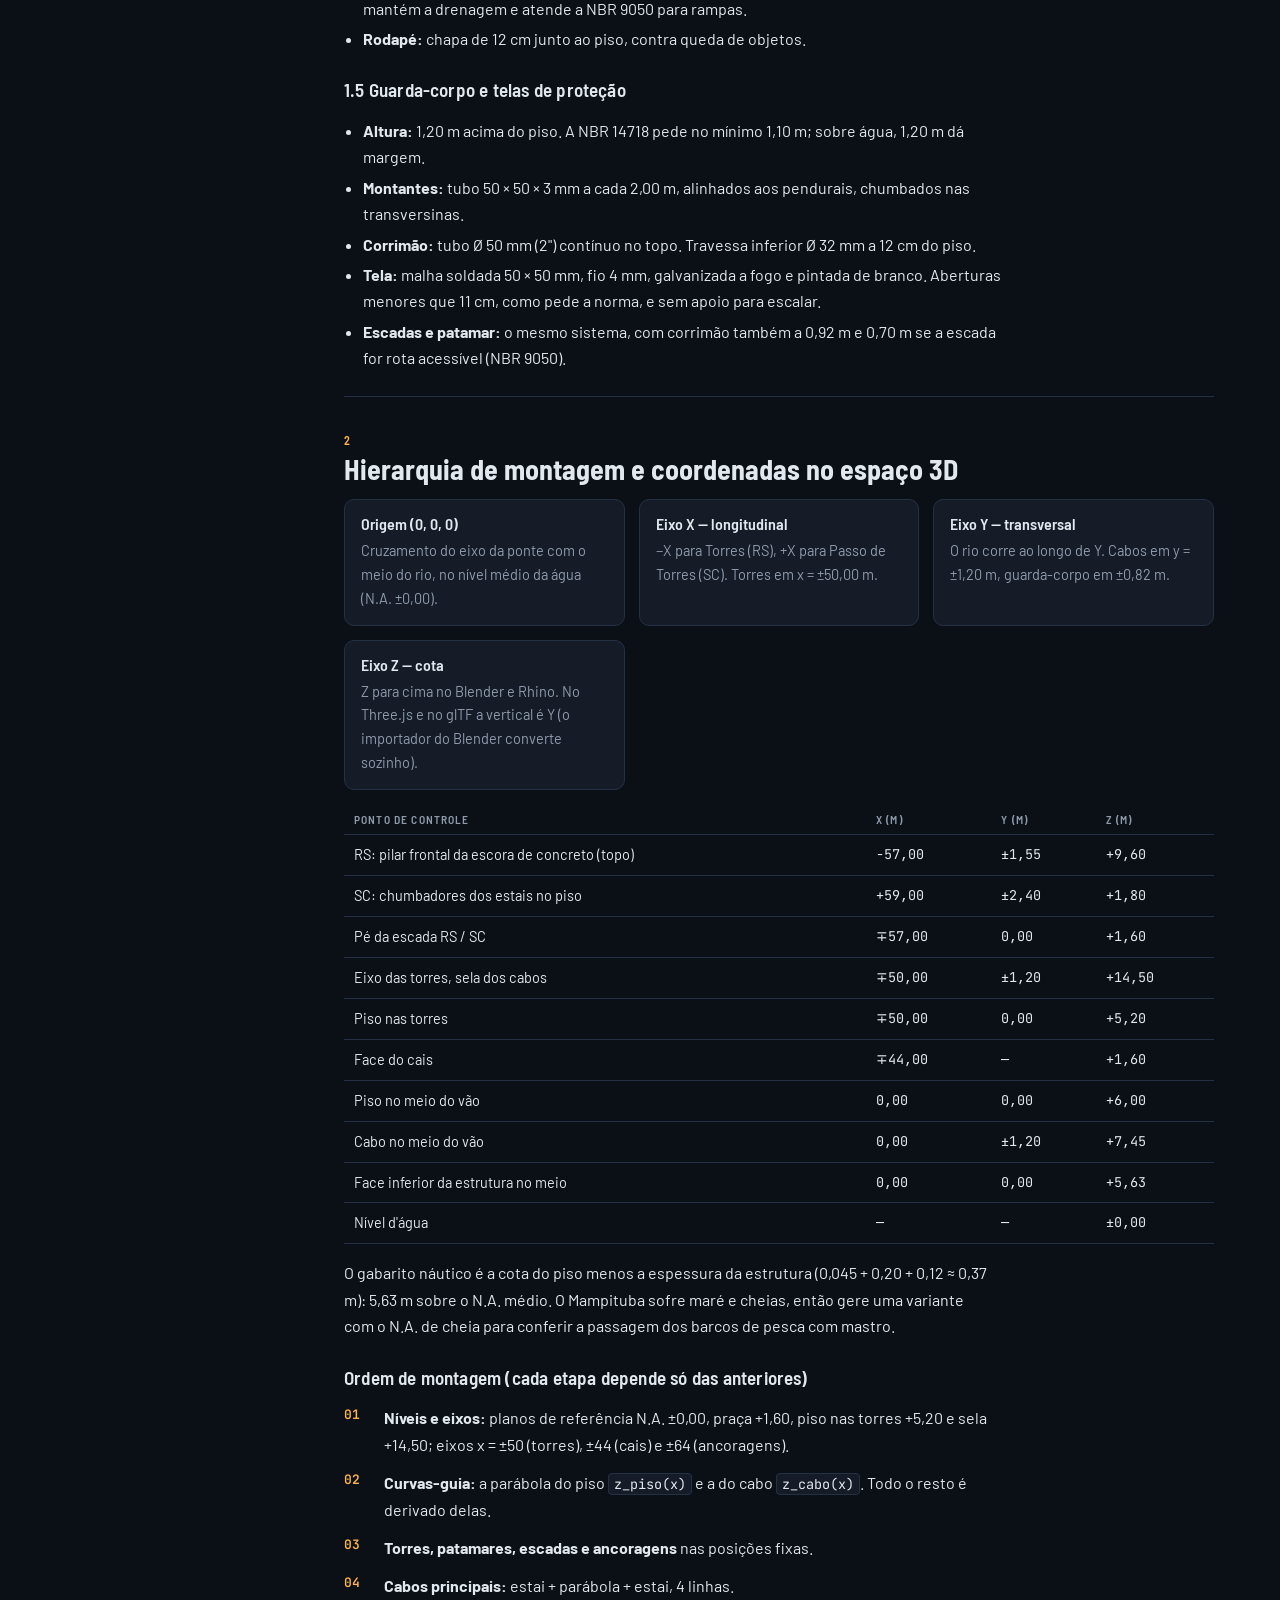
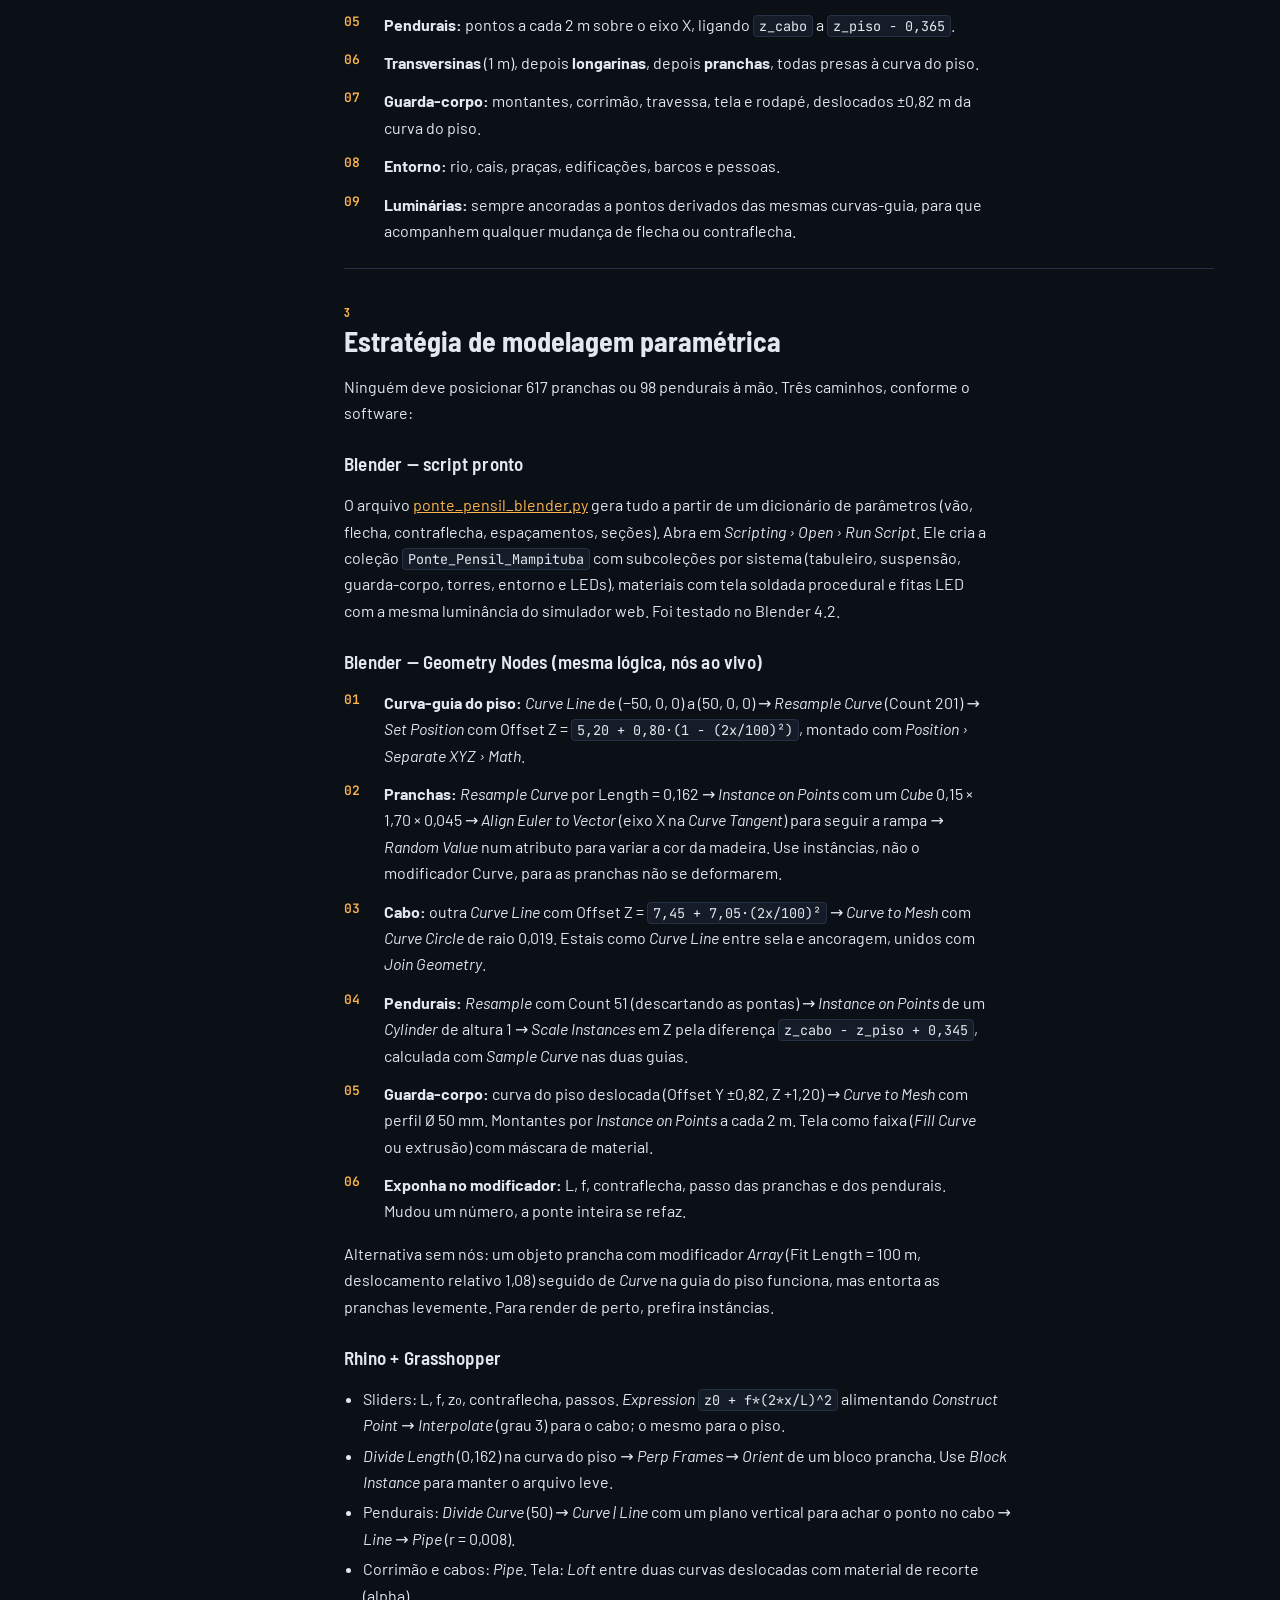
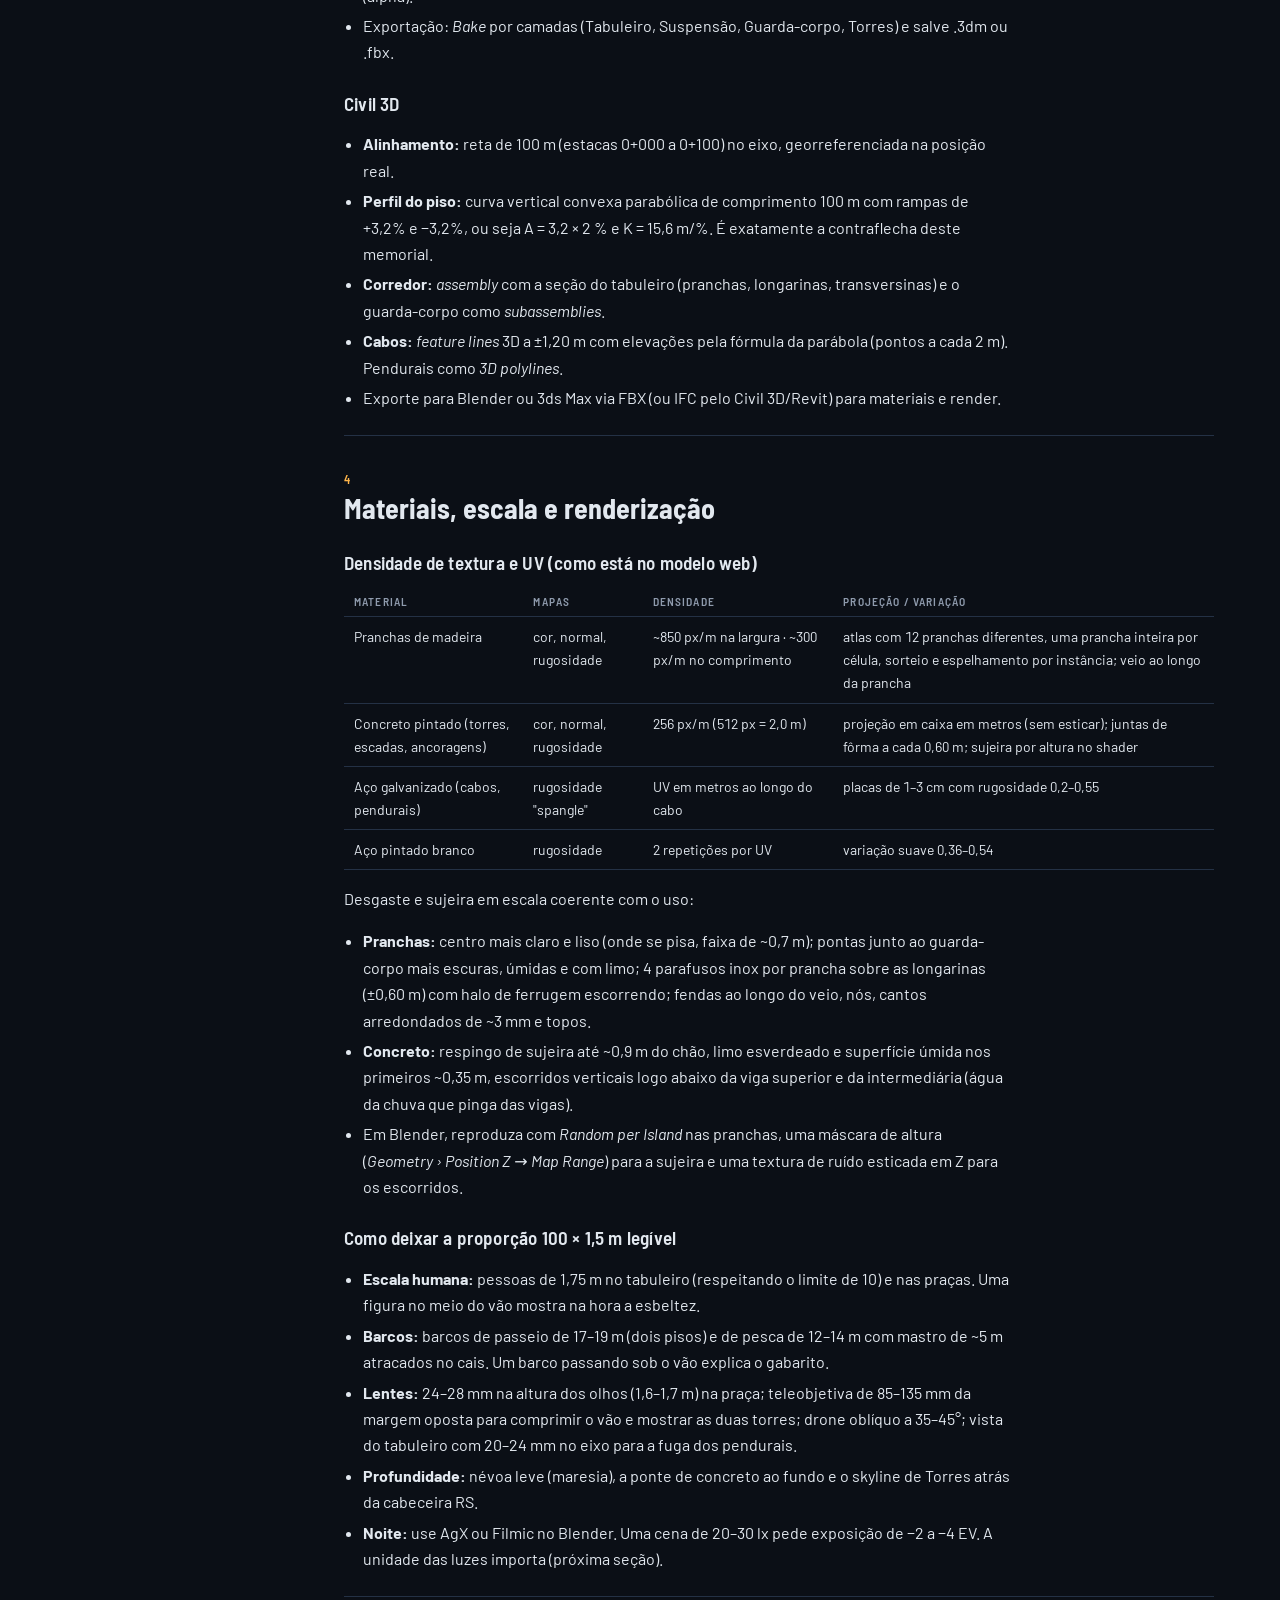
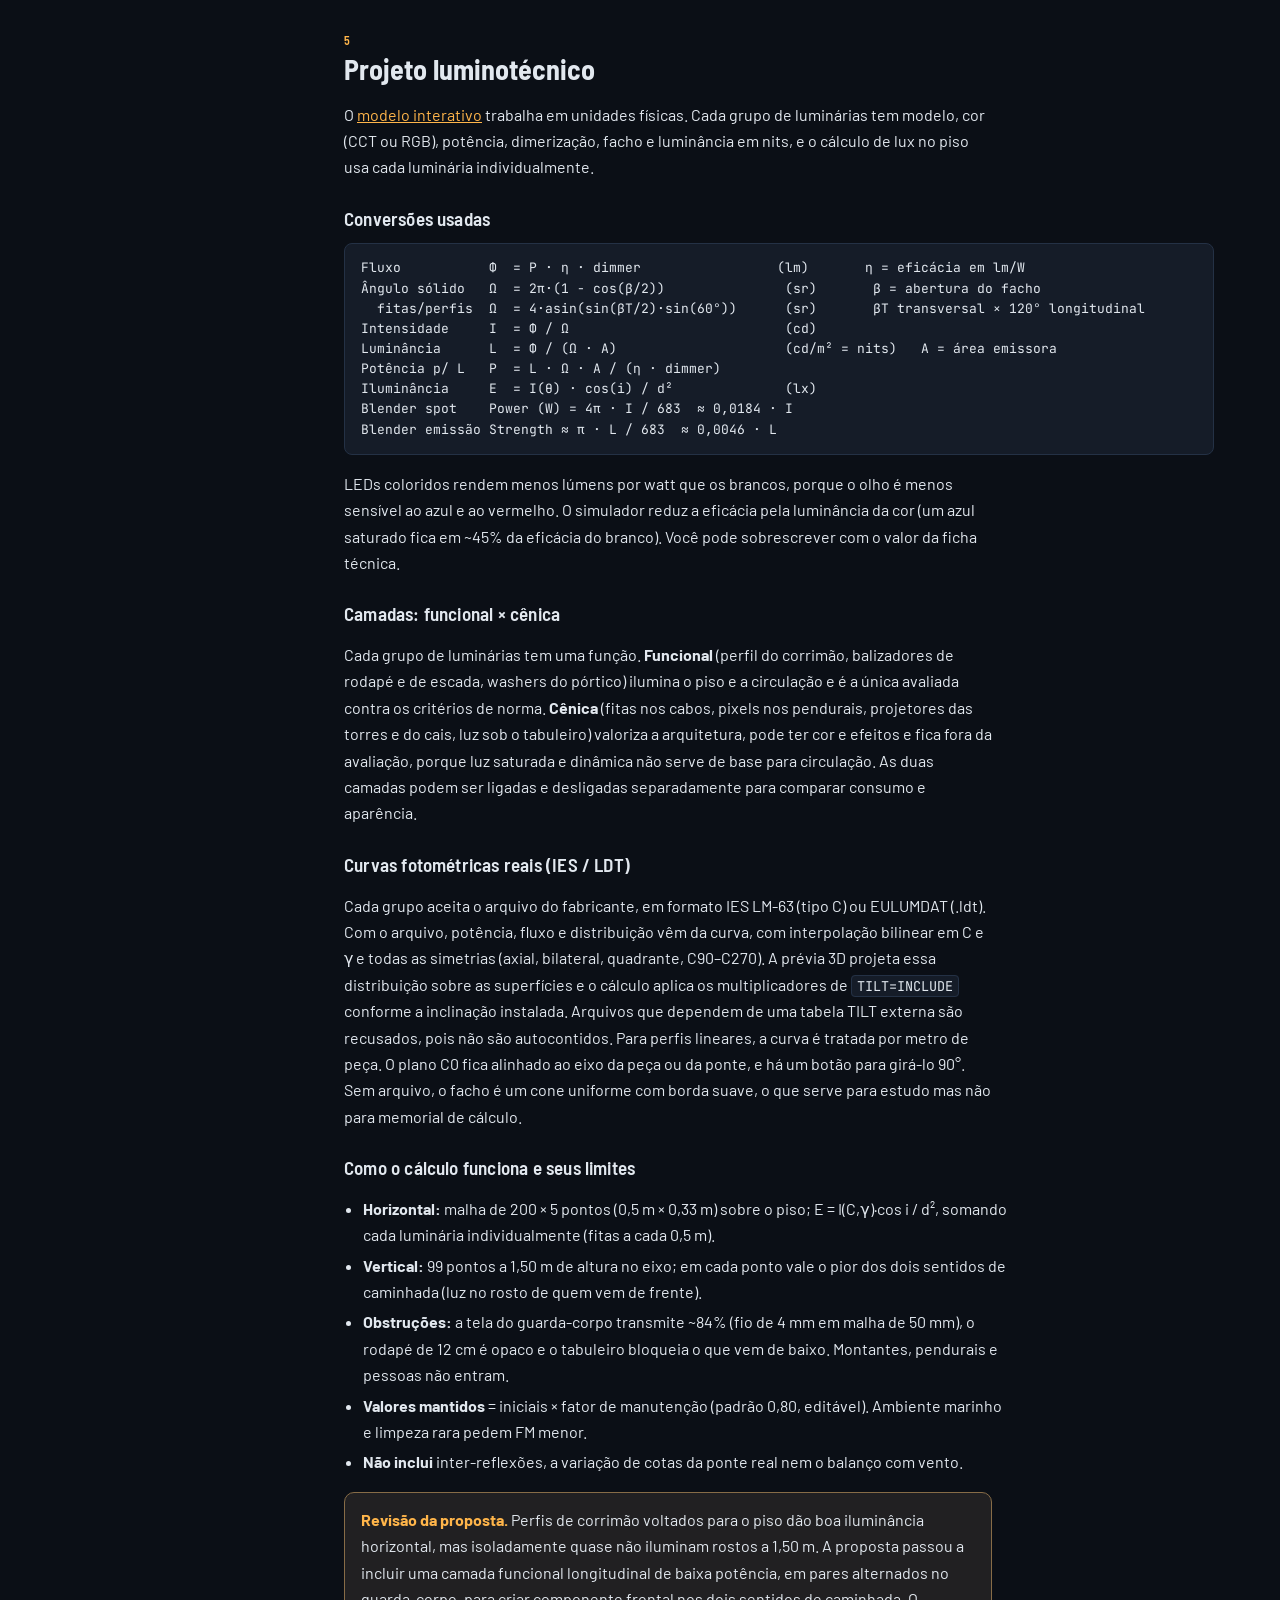
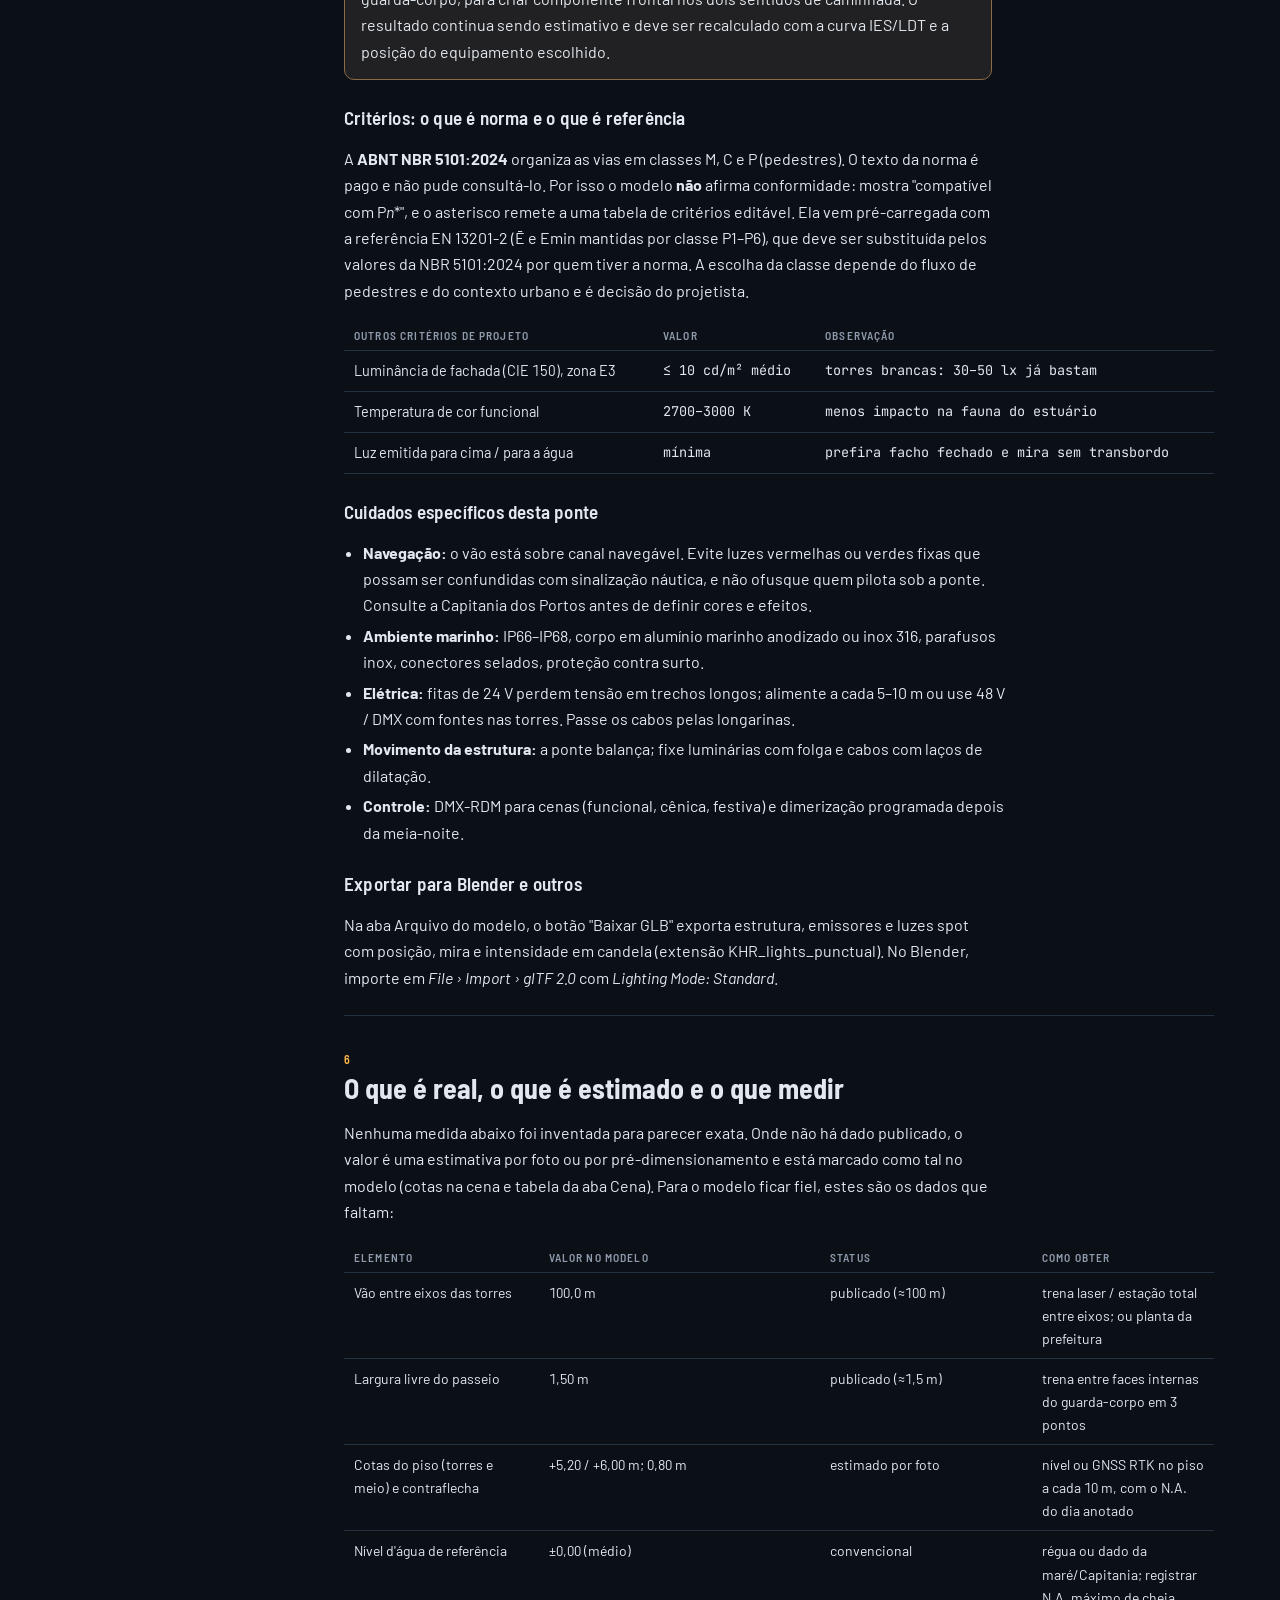
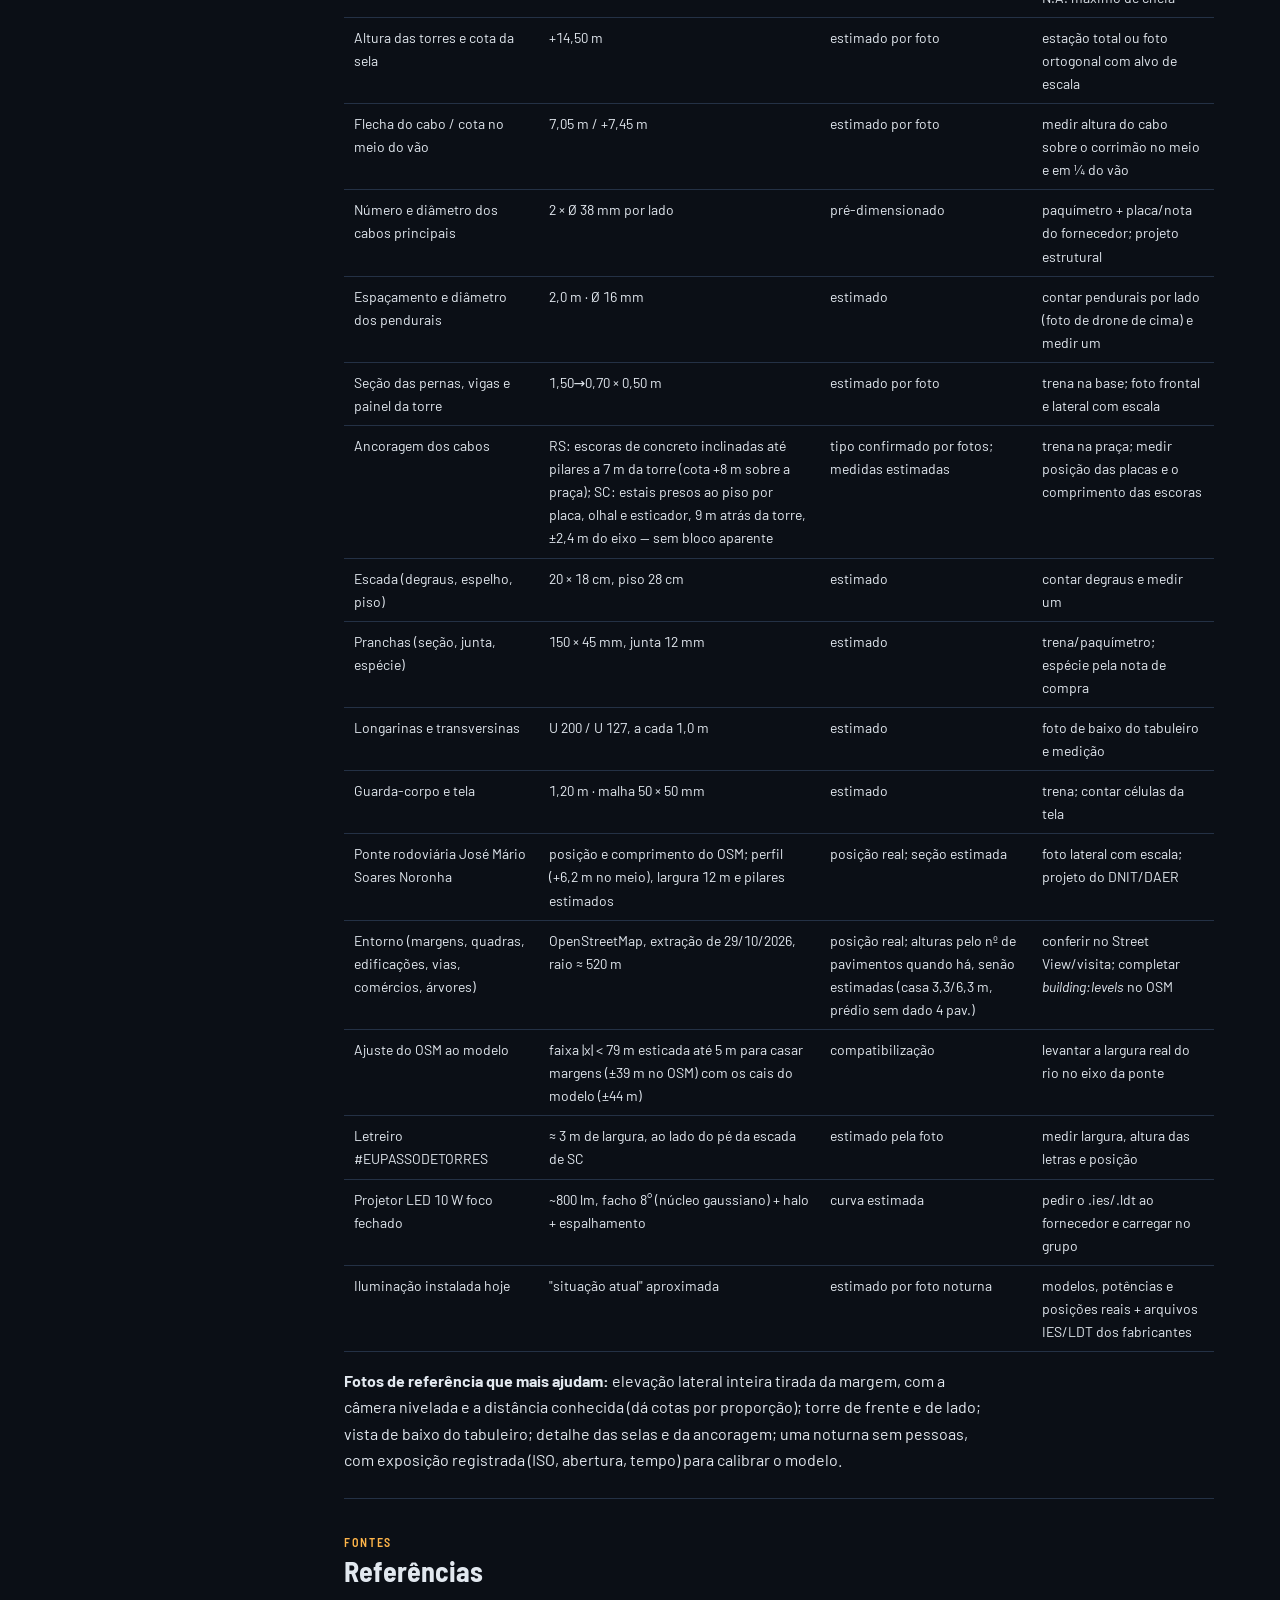
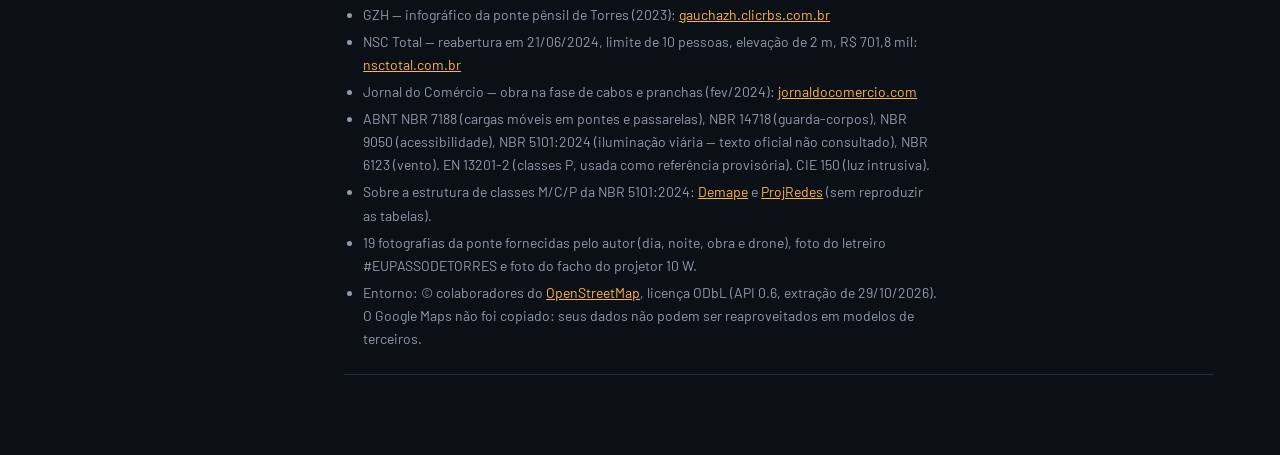
==== commit 33034804: "Torres conforme as fotos: RS com pórtico de concreto e escoras inclinadas; SC com estais presos ao p" ====
--- a/guia.html
+++ b/guia.html
@@ -198,7 +198,8 @@
   </div>
   <div class="tbl"><table>
     <tr><th>Ponto de controle</th><th>x (m)</th><th>y (m)</th><th>z (m)</th></tr>
-    <tr><td>Bloco de ancoragem RS / SC (topo)</td><td>∓64,00</td><td>0,00</td><td>+2,20</td></tr>
+    <tr><td>RS: pilar frontal da escora de concreto (topo)</td><td>−57,00</td><td>±1,55</td><td>+9,60</td></tr>
+    <tr><td>SC: chumbadores dos estais no piso</td><td>+59,00</td><td>±2,40</td><td>+1,80</td></tr>
     <tr><td>Pé da escada RS / SC</td><td>∓57,00</td><td>0,00</td><td>+1,60</td></tr>
     <tr><td>Eixo das torres, sela dos cabos</td><td>∓50,00</td><td>±1,20</td><td>+14,50</td></tr>
     <tr><td>Piso nas torres</td><td>∓50,00</td><td>0,00</td><td>+5,20</td></tr>
@@ -347,7 +348,7 @@
     <tr><td>Número e diâmetro dos cabos principais</td><td>2 × Ø 38 mm por lado</td><td>pré-dimensionado</td><td>paquímetro + placa/nota do fornecedor; projeto estrutural</td></tr>
     <tr><td>Espaçamento e diâmetro dos pendurais</td><td>2,0 m · Ø 16 mm</td><td>estimado</td><td>contar pendurais por lado (foto de drone de cima) e medir um</td></tr>
     <tr><td>Seção das pernas, vigas e painel da torre</td><td>1,50→0,70 × 0,50 m</td><td>estimado por foto</td><td>trena na base; foto frontal e lateral com escala</td></tr>
-    <tr><td>Bloco de ancoragem (posição e tamanho)</td><td>14 m atrás da torre</td><td>estimado</td><td>medir na praça; parte enterrada só pelo projeto</td></tr>
+    <tr><td>Ancoragem dos cabos</td><td>RS: escoras de concreto inclinadas até pilares a 7 m da torre (cota +8 m sobre a praça); SC: estais presos ao piso por placa, olhal e esticador, 9 m atrás da torre, ±2,4 m do eixo — sem bloco aparente</td><td>tipo confirmado por fotos; medidas estimadas</td><td>trena na praça; medir posição das placas e o comprimento das escoras</td></tr>
     <tr><td>Escada (degraus, espelho, piso)</td><td>20 × 18 cm, piso 28 cm</td><td>estimado</td><td>contar degraus e medir um</td></tr>
     <tr><td>Pranchas (seção, junta, espécie)</td><td>150 × 45 mm, junta 12 mm</td><td>estimado</td><td>trena/paquímetro; espécie pela nota de compra</td></tr>
     <tr><td>Longarinas e transversinas</td><td>U 200 / U 127, a cada 1,0 m</td><td>estimado</td><td>foto de baixo do tabuleiro e medição</td></tr>
